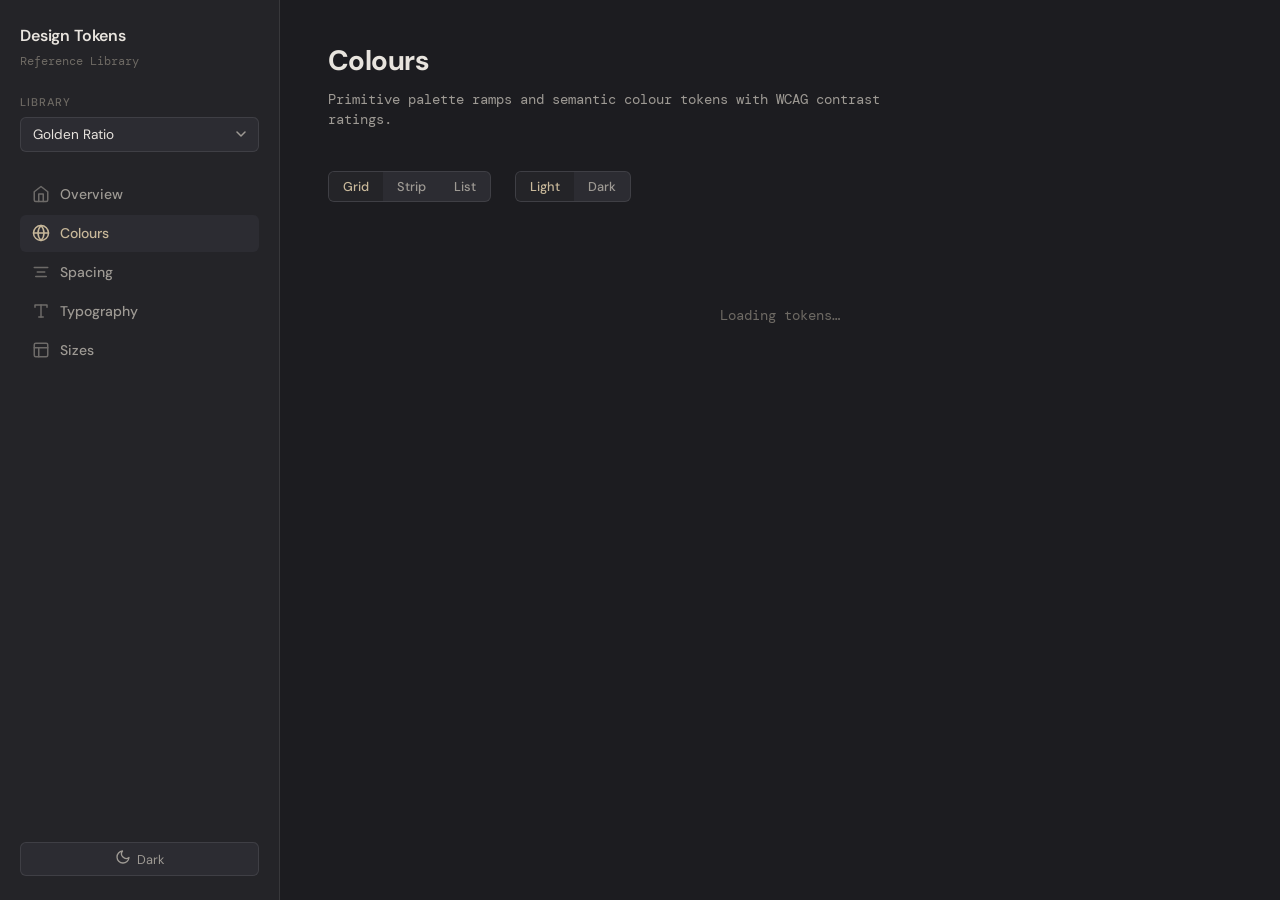
==== colours.html @ 210d75cc "first commit" ====
<!DOCTYPE html>
<html lang="en">
<head>
  <meta charset="UTF-8">
  <meta name="viewport" content="width=device-width, initial-scale=1.0">
  <title>Colours — Design Token Reference</title>
  <link rel="stylesheet" href="css/styles.css">
</head>
<body>
  <div class="layout">
    <aside class="sidebar" aria-label="Sidebar"></aside>
    <main class="main" id="content">
      <header class="page-header">
        <h2>Colours</h2>
        <p>Primitive palette ramps and semantic colour tokens with WCAG contrast ratings.</p>
      </header>
      <div id="toolbar" class="toolbar"></div>
      <div id="page-body">
        <div class="loading">Loading tokens…</div>
      </div>
    </main>
  </div>

  <script type="module">
    import { initPage, el, sectionLabel } from './js/render.js';
    import {
      flattenTokens, colourHex, aliasName,
      groupPrimitiveColours, groupSemanticColours, getEffectsOpacityColours,
    } from './js/tokens.js';
    import { contrastInfo, textColourOnBg } from './js/wcag.js';

    let currentView = 'grid';
    let currentMode = 'light';

    function buildToolbar() {
      const toolbar = document.getElementById('toolbar');
      toolbar.innerHTML = '';

      const viewToggle = el('div', { className: 'view-toggle' });
      for (const v of ['grid', 'strip', 'list']) {
        const btn = el('button', {
          text: v.charAt(0).toUpperCase() + v.slice(1),
          className: v === currentView ? 'active' : '',
        });
        btn.addEventListener('click', () => {
          currentView = v;
          buildToolbar();
          renderPage();
        });
        viewToggle.appendChild(btn);
      }
      toolbar.appendChild(viewToggle);

      const modeToggle = el('div', { className: 'mode-toggle' });
      for (const m of ['light', 'dark']) {
        const btn = el('button', {
          text: m.charAt(0).toUpperCase() + m.slice(1),
          className: m === currentMode ? 'active' : '',
        });
        btn.addEventListener('click', () => {
          currentMode = m;
          buildToolbar();
          renderPage();
        });
        modeToggle.appendChild(btn);
      }
      toolbar.appendChild(modeToggle);
    }

    let cachedData = null;

    function renderPage() {
      if (!cachedData) return;
      const data = cachedData;
      const body = document.getElementById('page-body');
      body.innerHTML = '';

      const primitives = groupPrimitiveColours(data['Primatives']);
      body.appendChild(sectionLabel('Primitive palette'));

      if (currentView === 'strip') {
        renderStrips(body, primitives);
      } else if (currentView === 'list') {
        renderList(body, primitives, true);
      } else {
        renderGrid(body, primitives, true);
      }

      const modeKey = currentMode === 'dark' ? 'Colours.Dark' : 'Colours.Light';
      const semantics = groupSemanticColours(data[modeKey]);

      body.appendChild(sectionLabel(`Semantic colours (${currentMode})`));

      if (currentView === 'strip') {
        renderStrips(body, semantics);
      } else if (currentView === 'list') {
        renderList(body, semantics, false);
      } else {
        renderGrid(body, semantics, false);
      }
    }

    /* ---- Grid view ---- */
    function renderGrid(container, groups, isPrimitive) {
      for (const [name, tokens] of Object.entries(groups)) {
        container.appendChild(el('h4', {
          text: name,
          style: { margin: '20px 0 10px', fontSize: '0.9rem', fontWeight: '600' },
        }));

        const grid = el('div', { className: 'swatches-grid' });

        for (const token of tokens) {
          const hex = colourHex(token);
          if (!hex) continue;

          const card = el('div', { className: 'swatch-card' });
          const block = el('div', {
            className: 'color-block',
            style: { background: hex },
          });
          card.appendChild(block);

          const info = el('div', { className: 'card-info' });
          info.appendChild(el('span', { className: 'token-name', text: token.path.join(' / ') }));
          info.appendChild(el('span', { className: 'token-value', text: hex }));

          const alias = aliasName(token);
          if (alias) {
            info.appendChild(el('span', { className: 'token-alias', text: alias }));
          }

          if (token.$description) {
            info.appendChild(el('span', { className: 'token-alias', text: token.$description }));
          }

          const ci = contrastInfo(hex);
          const wcagRow = el('div', { className: 'wcag-row' });
          wcagRow.appendChild(wcagBadge('W', ci.onWhite));
          wcagRow.appendChild(wcagBadge('B', ci.onBlack));
          info.appendChild(wcagRow);

          card.appendChild(info);
          grid.appendChild(card);
        }

        container.appendChild(grid);
      }
    }

    /* ---- Strip view ---- */
    function renderStrips(container, groups) {
      for (const [name, tokens] of Object.entries(groups)) {
        container.appendChild(el('h4', {
          text: name,
          style: { margin: '20px 0 10px', fontSize: '0.9rem', fontWeight: '600' },
        }));

        const strip = el('div', { className: 'swatches-strip' });

        for (const token of tokens) {
          const hex = colourHex(token);
          if (!hex) continue;

          const fg = textColourOnBg(hex);
          const cell = el('div', {
            className: 'strip-cell',
            style: { background: hex },
          });
          cell.appendChild(el('span', {
            className: 'strip-label',
            text: hex,
            style: { color: fg, background: hex === '#FFFFFF' || hex === '#ffffff' ? 'rgba(0,0,0,0.08)' : 'transparent' },
          }));
          cell.setAttribute('title', `${token.path.join(' / ')} — ${hex}`);
          strip.appendChild(cell);
        }

        container.appendChild(strip);
      }
    }

    /* ---- List view ---- */
    function renderList(container, groups, isPrimitive) {
      for (const [name, tokens] of Object.entries(groups)) {
        container.appendChild(el('h4', {
          text: name,
          style: { margin: '20px 0 10px', fontSize: '0.9rem', fontWeight: '600' },
        }));

        const table = el('table', { className: 'breakpoint-table' });
        const thead = el('thead');
        const headRow = el('tr');
        for (const h of ['Swatch', 'Token', 'Hex', 'Alias', 'WCAG vs White', 'WCAG vs Black']) {
          headRow.appendChild(el('th', { text: h }));
        }
        thead.appendChild(headRow);
        table.appendChild(thead);

        const tbody = el('tbody');
        for (const token of tokens) {
          const hex = colourHex(token);
          if (!hex) continue;

          const row = el('tr');

          const swatchTd = el('td');
          swatchTd.appendChild(el('div', {
            style: { width: '32px', height: '32px', borderRadius: '4px', background: hex, border: '1px solid var(--border)' },
          }));
          row.appendChild(swatchTd);

          row.appendChild(el('td', { className: 'row-label', text: token.path.join(' / ') }));
          row.appendChild(el('td', { text: hex }));
          row.appendChild(el('td', { text: aliasName(token) || '—' }));

          const ci = contrastInfo(hex);
          const wTd = el('td');
          wTd.appendChild(wcagBadge('', ci.onWhite));
          row.appendChild(wTd);

          const bTd = el('td');
          bTd.appendChild(wcagBadge('', ci.onBlack));
          row.appendChild(bTd);

          tbody.appendChild(row);
        }
        table.appendChild(tbody);
        container.appendChild(table);
      }
    }

    /* ---- Badge builder ---- */
    function wcagBadge(prefix, info) {
      const pass = info.level !== 'Fail';
      const label = prefix
        ? `${prefix} ${info.ratio.toFixed(1)} ${info.level}`
        : `${info.ratio.toFixed(1)} ${info.level}`;
      return el('span', {
        className: `wcag-badge ${pass ? 'pass' : 'fail'}`,
        text: label,
      });
    }

    buildToolbar();
    initPage((data) => {
      cachedData = data;
      buildToolbar();
      renderPage();
    });
  </script>
</body>
</html>
---- css/styles.css ----
/* =========================================================
   Design Token Reference — Shared Styles
   Visual language from hferello.github.io/colour-scale
   ========================================================= */

@import url('https://fonts.googleapis.com/css2?family=DM+Mono:wght@300;400;500&family=DM+Sans:wght@400;500;600;700&display=swap');

/* ----- CSS Custom Properties (Dark-first) ----- */

:root {
  --bg: #1c1c20;
  --bg-panel: #242428;
  --bg-input: #2c2c32;
  --bg-hover: #34343a;
  --text: #e8e4de;
  --text-secondary: #9e9a94;
  --text-faint: #6e6a64;
  --accent: #c8b89a;
  --accent-hover: #d8c8aa;
  --border: rgba(255, 255, 255, 0.09);
  --border-hover: rgba(255, 255, 255, 0.18);
  --radius: 6px;
  --radius-lg: 10px;
  --font-sans: 'DM Sans', system-ui, -apple-system, sans-serif;
  --font-mono: 'DM Mono', 'SF Mono', 'Fira Code', monospace;
  --sidebar-w: 280px;
  --transition: 0.2s ease;
}

[data-theme="light"] {
  --bg: #f5f3ef;
  --bg-panel: #ffffff;
  --bg-input: #ede9e3;
  --bg-hover: #e5e1db;
  --text: #2c2a26;
  --text-secondary: #6e6a64;
  --text-faint: #9e9a94;
  --accent: #9e7e52;
  --accent-hover: #8e6e42;
  --border: rgba(0, 0, 0, 0.09);
  --border-hover: rgba(0, 0, 0, 0.18);
}

/* ----- Reset & Base ----- */

*,
*::before,
*::after {
  box-sizing: border-box;
  margin: 0;
  padding: 0;
}

html {
  font-size: 16px;
  -webkit-font-smoothing: antialiased;
  -moz-osx-font-smoothing: grayscale;
}

body {
  font-family: var(--font-sans);
  background: var(--bg);
  color: var(--text);
  line-height: 1.5;
  min-height: 100vh;
  display: flex;
}

a {
  color: var(--accent);
  text-decoration: none;
  transition: color var(--transition);
}

a:hover {
  color: var(--accent-hover);
}

/* ----- Layout ----- */

.layout {
  display: flex;
  width: 100%;
  min-height: 100vh;
}

.sidebar {
  width: var(--sidebar-w);
  flex-shrink: 0;
  background: var(--bg-panel);
  border-right: 1px solid var(--border);
  display: flex;
  flex-direction: column;
  padding: 24px 20px;
  gap: 24px;
  position: fixed;
  top: 0;
  left: 0;
  bottom: 0;
  overflow-y: auto;
  z-index: 100;
}

.main {
  flex: 1;
  margin-left: var(--sidebar-w);
  padding: 40px 48px;
  max-width: 1200px;
}

/* ----- Sidebar Brand ----- */

.sidebar-brand {
  display: flex;
  flex-direction: column;
  gap: 4px;
}

.sidebar-brand h1 {
  font-size: 1rem;
  font-weight: 600;
  letter-spacing: -0.01em;
  color: var(--text);
}

.sidebar-brand span {
  font-family: var(--font-mono);
  font-size: 0.75rem;
  color: var(--text-faint);
}

/* ----- Library Switcher ----- */

.library-switcher {
  display: flex;
  flex-direction: column;
  gap: 6px;
}

.library-switcher label {
  font-size: 0.7rem;
  font-weight: 500;
  text-transform: uppercase;
  letter-spacing: 0.08em;
  color: var(--text-faint);
}

.library-switcher select {
  appearance: none;
  background: var(--bg-input);
  color: var(--text);
  border: 1px solid var(--border);
  border-radius: var(--radius);
  padding: 8px 32px 8px 12px;
  font-family: var(--font-sans);
  font-size: 0.85rem;
  cursor: pointer;
  transition: border-color var(--transition);
  background-image: url("data:image/svg+xml,%3Csvg width='10' height='6' viewBox='0 0 10 6' fill='none' xmlns='http://www.w3.org/2000/svg'%3E%3Cpath d='M1 1L5 5L9 1' stroke='%239e9a94' stroke-width='1.5' stroke-linecap='round' stroke-linejoin='round'/%3E%3C/svg%3E");
  background-repeat: no-repeat;
  background-position: right 12px center;
}

.library-switcher select:hover {
  border-color: var(--border-hover);
}

.library-switcher select:focus {
  outline: none;
  border-color: var(--accent);
}

/* ----- Sidebar Nav ----- */

.sidebar-nav {
  display: flex;
  flex-direction: column;
  gap: 2px;
}

.sidebar-nav a {
  display: flex;
  align-items: center;
  gap: 10px;
  padding: 8px 12px;
  border-radius: var(--radius);
  font-size: 0.875rem;
  font-weight: 500;
  color: var(--text-secondary);
  transition: all var(--transition);
}

.sidebar-nav a:hover {
  background: var(--bg-hover);
  color: var(--text);
}

.sidebar-nav a.active {
  background: var(--bg-input);
  color: var(--accent);
}

.sidebar-nav a svg {
  width: 18px;
  height: 18px;
  flex-shrink: 0;
  opacity: 0.6;
}

.sidebar-nav a.active svg {
  opacity: 1;
}

/* ----- Theme Toggle ----- */

.theme-toggle {
  margin-top: auto;
  display: flex;
  align-items: center;
  gap: 8px;
}

.theme-toggle button {
  background: var(--bg-input);
  border: 1px solid var(--border);
  border-radius: var(--radius);
  color: var(--text-secondary);
  cursor: pointer;
  padding: 6px 10px;
  font-family: var(--font-sans);
  font-size: 0.8rem;
  display: flex;
  align-items: center;
  gap: 6px;
  transition: all var(--transition);
  width: 100%;
  justify-content: center;
}

.theme-toggle button:hover {
  border-color: var(--border-hover);
  color: var(--text);
}

.theme-toggle button svg {
  width: 16px;
  height: 16px;
}

/* ----- Mobile Menu Toggle ----- */

.mobile-menu-toggle {
  display: none;
  position: fixed;
  top: 12px;
  left: 12px;
  z-index: 200;
  background: var(--bg-panel);
  border: 1px solid var(--border);
  border-radius: var(--radius);
  color: var(--text);
  padding: 8px;
  cursor: pointer;
}

.mobile-menu-toggle svg {
  width: 20px;
  height: 20px;
}

/* ----- Page Header ----- */

.page-header {
  margin-bottom: 40px;
}

.page-header h2 {
  font-size: 1.75rem;
  font-weight: 700;
  letter-spacing: -0.02em;
  margin-bottom: 8px;
}

.page-header p {
  font-family: var(--font-mono);
  font-size: 0.85rem;
  color: var(--text-secondary);
  max-width: 600px;
}

/* ----- Section Label (with line) ----- */

.section-label {
  display: flex;
  align-items: center;
  gap: 16px;
  margin: 40px 0 20px;
  font-size: 0.7rem;
  font-weight: 500;
  text-transform: uppercase;
  letter-spacing: 0.1em;
  color: var(--text-faint);
}

.section-label::after {
  content: '';
  flex: 1;
  height: 1px;
  background: var(--border);
}

/* ----- View Toggle ----- */

.view-toggle {
  display: inline-flex;
  background: var(--bg-input);
  border: 1px solid var(--border);
  border-radius: var(--radius);
  overflow: hidden;
  margin-bottom: 20px;
}

.view-toggle button {
  background: none;
  border: none;
  color: var(--text-secondary);
  padding: 6px 14px;
  font-family: var(--font-sans);
  font-size: 0.8rem;
  font-weight: 500;
  cursor: pointer;
  transition: all var(--transition);
}

.view-toggle button:hover {
  color: var(--text);
}

.view-toggle button.active {
  background: var(--bg-panel);
  color: var(--accent);
}

/* ----- Mode Toggle (Light/Dark tokens) ----- */

.mode-toggle {
  display: inline-flex;
  background: var(--bg-input);
  border: 1px solid var(--border);
  border-radius: var(--radius);
  overflow: hidden;
  margin-bottom: 20px;
  margin-left: 12px;
}

.mode-toggle button {
  background: none;
  border: none;
  color: var(--text-secondary);
  padding: 6px 14px;
  font-family: var(--font-sans);
  font-size: 0.8rem;
  font-weight: 500;
  cursor: pointer;
  transition: all var(--transition);
}

.mode-toggle button:hover {
  color: var(--text);
}

.mode-toggle button.active {
  background: var(--bg-panel);
  color: var(--accent);
}

/* ----- Swatch Cards Grid ----- */

.swatches-grid {
  display: grid;
  grid-template-columns: repeat(auto-fill, minmax(180px, 1fr));
  gap: 12px;
}

.swatch-card {
  background: var(--bg-panel);
  border: 1px solid var(--border);
  border-radius: var(--radius-lg);
  overflow: hidden;
  transition: border-color var(--transition);
}

.swatch-card:hover {
  border-color: var(--border-hover);
}

.color-block {
  height: 80px;
  position: relative;
}

.card-info {
  padding: 10px 12px;
  display: flex;
  flex-direction: column;
  gap: 4px;
}

.card-info .token-name {
  font-size: 0.8rem;
  font-weight: 500;
  color: var(--text);
  white-space: nowrap;
  overflow: hidden;
  text-overflow: ellipsis;
}

.card-info .token-value {
  font-family: var(--font-mono);
  font-size: 0.75rem;
  color: var(--text-secondary);
}

.card-info .token-alias {
  font-family: var(--font-mono);
  font-size: 0.65rem;
  color: var(--text-faint);
}

.card-info .wcag-row {
  display: flex;
  gap: 4px;
  margin-top: 4px;
  flex-wrap: wrap;
}

/* ----- Colour Strip (horizontal ramp) ----- */

.swatches-strip {
  display: flex;
  border-radius: var(--radius-lg);
  overflow: hidden;
  border: 1px solid var(--border);
  height: 56px;
  transition: height var(--transition);
}

.swatches-strip:hover {
  height: 80px;
}

.strip-cell {
  flex: 1;
  position: relative;
  cursor: default;
  display: flex;
  align-items: flex-end;
  padding: 4px;
  transition: all var(--transition);
}

.strip-cell .strip-label {
  font-family: var(--font-mono);
  font-size: 0.6rem;
  opacity: 0;
  transition: opacity var(--transition);
  padding: 2px 4px;
  border-radius: 3px;
  white-space: nowrap;
}

.swatches-strip:hover .strip-label {
  opacity: 1;
}

/* ----- WCAG Badges ----- */

.wcag-badge {
  display: inline-flex;
  align-items: center;
  padding: 2px 6px;
  border-radius: 3px;
  font-family: var(--font-mono);
  font-size: 0.6rem;
  font-weight: 500;
  letter-spacing: 0.02em;
}

.wcag-badge.pass {
  background: rgba(0, 180, 60, 0.15);
  color: #4ade80;
}

.wcag-badge.fail {
  background: rgba(255, 60, 60, 0.15);
  color: #f87171;
}

[data-theme="light"] .wcag-badge.pass {
  background: rgba(0, 140, 40, 0.12);
  color: #16a34a;
}

[data-theme="light"] .wcag-badge.fail {
  background: rgba(220, 40, 40, 0.12);
  color: #dc2626;
}

/* ----- Spacing Bars ----- */

.spacing-table {
  width: 100%;
  border-collapse: collapse;
}

.spacing-row {
  display: grid;
  grid-template-columns: 240px 80px 1fr;
  align-items: center;
  gap: 16px;
  padding: 10px 0;
  border-bottom: 1px solid var(--border);
}

.spacing-row:last-child {
  border-bottom: none;
}

.spacing-name {
  font-size: 0.85rem;
  font-weight: 500;
}

.spacing-desc {
  font-family: var(--font-mono);
  font-size: 0.7rem;
  color: var(--text-faint);
  margin-top: 2px;
}

.spacing-value {
  font-family: var(--font-mono);
  font-size: 0.8rem;
  color: var(--text-secondary);
  text-align: right;
}

.spacing-bar-wrap {
  position: relative;
  height: 28px;
  background: var(--bg-input);
  border-radius: var(--radius);
  overflow: hidden;
}

.spacing-bar {
  height: 100%;
  background: var(--accent);
  border-radius: var(--radius);
  opacity: 0.6;
  transition: opacity var(--transition);
  min-width: 2px;
}

.spacing-bar-wrap:hover .spacing-bar {
  opacity: 1;
}

/* ----- Typography Scale ----- */

.type-sample {
  margin-bottom: 28px;
  padding: 16px 0;
  border-bottom: 1px solid var(--border);
}

.type-sample:last-child {
  border-bottom: none;
}

.type-sample-header {
  display: flex;
  justify-content: space-between;
  align-items: baseline;
  margin-bottom: 8px;
}

.type-sample-label {
  font-family: var(--font-mono);
  font-size: 0.75rem;
  color: var(--accent);
}

.type-sample-values {
  font-family: var(--font-mono);
  font-size: 0.7rem;
  color: var(--text-faint);
  display: flex;
  gap: 16px;
}

.type-sample-text {
  line-height: 1.2;
  color: var(--text);
  overflow: hidden;
  text-overflow: ellipsis;
  white-space: nowrap;
}

/* Breakpoint comparison table */
.breakpoint-table {
  width: 100%;
  border-collapse: collapse;
  font-size: 0.85rem;
}

.breakpoint-table th {
  text-align: left;
  font-family: var(--font-mono);
  font-size: 0.7rem;
  font-weight: 500;
  text-transform: uppercase;
  letter-spacing: 0.08em;
  color: var(--text-faint);
  padding: 8px 12px;
  border-bottom: 1px solid var(--border);
}

.breakpoint-table td {
  padding: 8px 12px;
  border-bottom: 1px solid var(--border);
  font-family: var(--font-mono);
  font-size: 0.8rem;
  color: var(--text-secondary);
}

.breakpoint-table tr:last-child td {
  border-bottom: none;
}

.breakpoint-table .row-label {
  color: var(--text);
  font-family: var(--font-sans);
  font-weight: 500;
}

/* ----- Sizes / Radius Preview ----- */

.radius-grid {
  display: grid;
  grid-template-columns: repeat(auto-fill, minmax(140px, 1fr));
  gap: 16px;
}

.radius-card {
  background: var(--bg-panel);
  border: 1px solid var(--border);
  border-radius: var(--radius-lg);
  padding: 16px;
  display: flex;
  flex-direction: column;
  align-items: center;
  gap: 12px;
}

.radius-preview {
  width: 80px;
  height: 80px;
  background: var(--accent);
  opacity: 0.5;
  transition: opacity var(--transition);
}

.radius-card:hover .radius-preview {
  opacity: 0.8;
}

.radius-label {
  font-size: 0.8rem;
  font-weight: 500;
  text-align: center;
}

.radius-value {
  font-family: var(--font-mono);
  font-size: 0.75rem;
  color: var(--text-secondary);
}

/* ----- Border Weight Lines ----- */

.weight-row {
  display: flex;
  align-items: center;
  gap: 20px;
  padding: 12px 0;
  border-bottom: 1px solid var(--border);
}

.weight-row:last-child {
  border-bottom: none;
}

.weight-info {
  width: 160px;
  flex-shrink: 0;
}

.weight-name {
  font-size: 0.85rem;
  font-weight: 500;
}

.weight-val {
  font-family: var(--font-mono);
  font-size: 0.75rem;
  color: var(--text-secondary);
}

.weight-line {
  flex: 1;
  background: var(--accent);
  border-radius: 1px;
  opacity: 0.7;
}

/* ----- Effects: Blur & Opacity ----- */

.effects-grid {
  display: grid;
  grid-template-columns: repeat(auto-fill, minmax(160px, 1fr));
  gap: 16px;
}

.effect-card {
  background: var(--bg-panel);
  border: 1px solid var(--border);
  border-radius: var(--radius-lg);
  overflow: hidden;
}

.effect-preview {
  height: 100px;
  position: relative;
  overflow: hidden;
  display: flex;
  align-items: center;
  justify-content: center;
}

.effect-preview .blur-bg {
  position: absolute;
  inset: 0;
  background: linear-gradient(135deg, var(--accent) 0%, #6366f1 50%, #ec4899 100%);
}

.effect-preview .blur-overlay {
  position: absolute;
  inset: 0;
  backdrop-filter: blur(var(--blur-amount));
  -webkit-backdrop-filter: blur(var(--blur-amount));
}

.effect-preview .opacity-layer {
  width: 100%;
  height: 100%;
  background: var(--accent);
}

.effect-info {
  padding: 10px 12px;
}

.effect-name {
  font-size: 0.8rem;
  font-weight: 500;
}

.effect-value {
  font-family: var(--font-mono);
  font-size: 0.75rem;
  color: var(--text-secondary);
}

/* ----- Index Page Cards ----- */

.category-grid {
  display: grid;
  grid-template-columns: repeat(auto-fill, minmax(220px, 1fr));
  gap: 16px;
}

.category-card {
  background: var(--bg-panel);
  border: 1px solid var(--border);
  border-radius: var(--radius-lg);
  padding: 24px;
  display: flex;
  flex-direction: column;
  gap: 12px;
  transition: all var(--transition);
  text-decoration: none;
  color: var(--text);
}

.category-card:hover {
  border-color: var(--border-hover);
  transform: translateY(-2px);
}

.category-card svg {
  width: 32px;
  height: 32px;
  color: var(--accent);
}

.category-card h3 {
  font-size: 1rem;
  font-weight: 600;
}

.category-card p {
  font-size: 0.8rem;
  color: var(--text-secondary);
  line-height: 1.5;
}

/* ----- Info Boxes ----- */

.info-box {
  background: var(--bg-panel);
  border: 1px solid var(--border);
  border-radius: var(--radius-lg);
  padding: 20px 24px;
  margin-bottom: 32px;
}

.info-box h3 {
  font-size: 0.9rem;
  font-weight: 600;
  margin-bottom: 8px;
  color: var(--accent);
}

.info-box p {
  font-size: 0.85rem;
  color: var(--text-secondary);
  line-height: 1.6;
}

/* ----- Toolbar Row ----- */

.toolbar {
  display: flex;
  align-items: center;
  gap: 12px;
  flex-wrap: wrap;
  margin-bottom: 24px;
}

/* ----- Loading State ----- */

.loading {
  display: flex;
  align-items: center;
  justify-content: center;
  padding: 60px 0;
  color: var(--text-faint);
  font-family: var(--font-mono);
  font-size: 0.85rem;
}

/* ----- Responsive ----- */

@media (max-width: 800px) {
  .sidebar {
    transform: translateX(-100%);
    transition: transform 0.3s ease;
    width: 280px;
  }

  .sidebar.open {
    transform: translateX(0);
  }

  .mobile-menu-toggle {
    display: block;
  }

  .main {
    margin-left: 0;
    padding: 60px 20px 40px;
  }

  .spacing-row {
    grid-template-columns: 1fr;
    gap: 6px;
  }

  .spacing-row .spacing-value {
    text-align: left;
  }

  .swatches-grid {
    grid-template-columns: repeat(auto-fill, minmax(150px, 1fr));
  }

  .type-sample-header {
    flex-direction: column;
    gap: 4px;
  }
}

/* ----- Scrollbar ----- */

::-webkit-scrollbar {
  width: 6px;
}

::-webkit-scrollbar-track {
  background: transparent;
}

::-webkit-scrollbar-thumb {
  background: var(--border);
  border-radius: 3px;
}

::-webkit-scrollbar-thumb:hover {
  background: var(--border-hover);
}

/* ----- Grid Overlay Preview ----- */

.grid-preview {
  position: relative;
  border: 1px solid var(--border);
  border-radius: var(--radius-lg);
  overflow: hidden;
  height: 120px;
  margin-top: 12px;
}

.grid-columns {
  display: flex;
  height: 100%;
  gap: var(--grid-gutter);
  padding: 0 var(--grid-margin);
}

.grid-col {
  flex: 1;
  background: var(--accent);
  opacity: 0.08;
  border-radius: 2px;
}

.grid-label {
  position: absolute;
  bottom: 6px;
  right: 10px;
  font-family: var(--font-mono);
  font-size: 0.65rem;
  color: var(--text-faint);
}
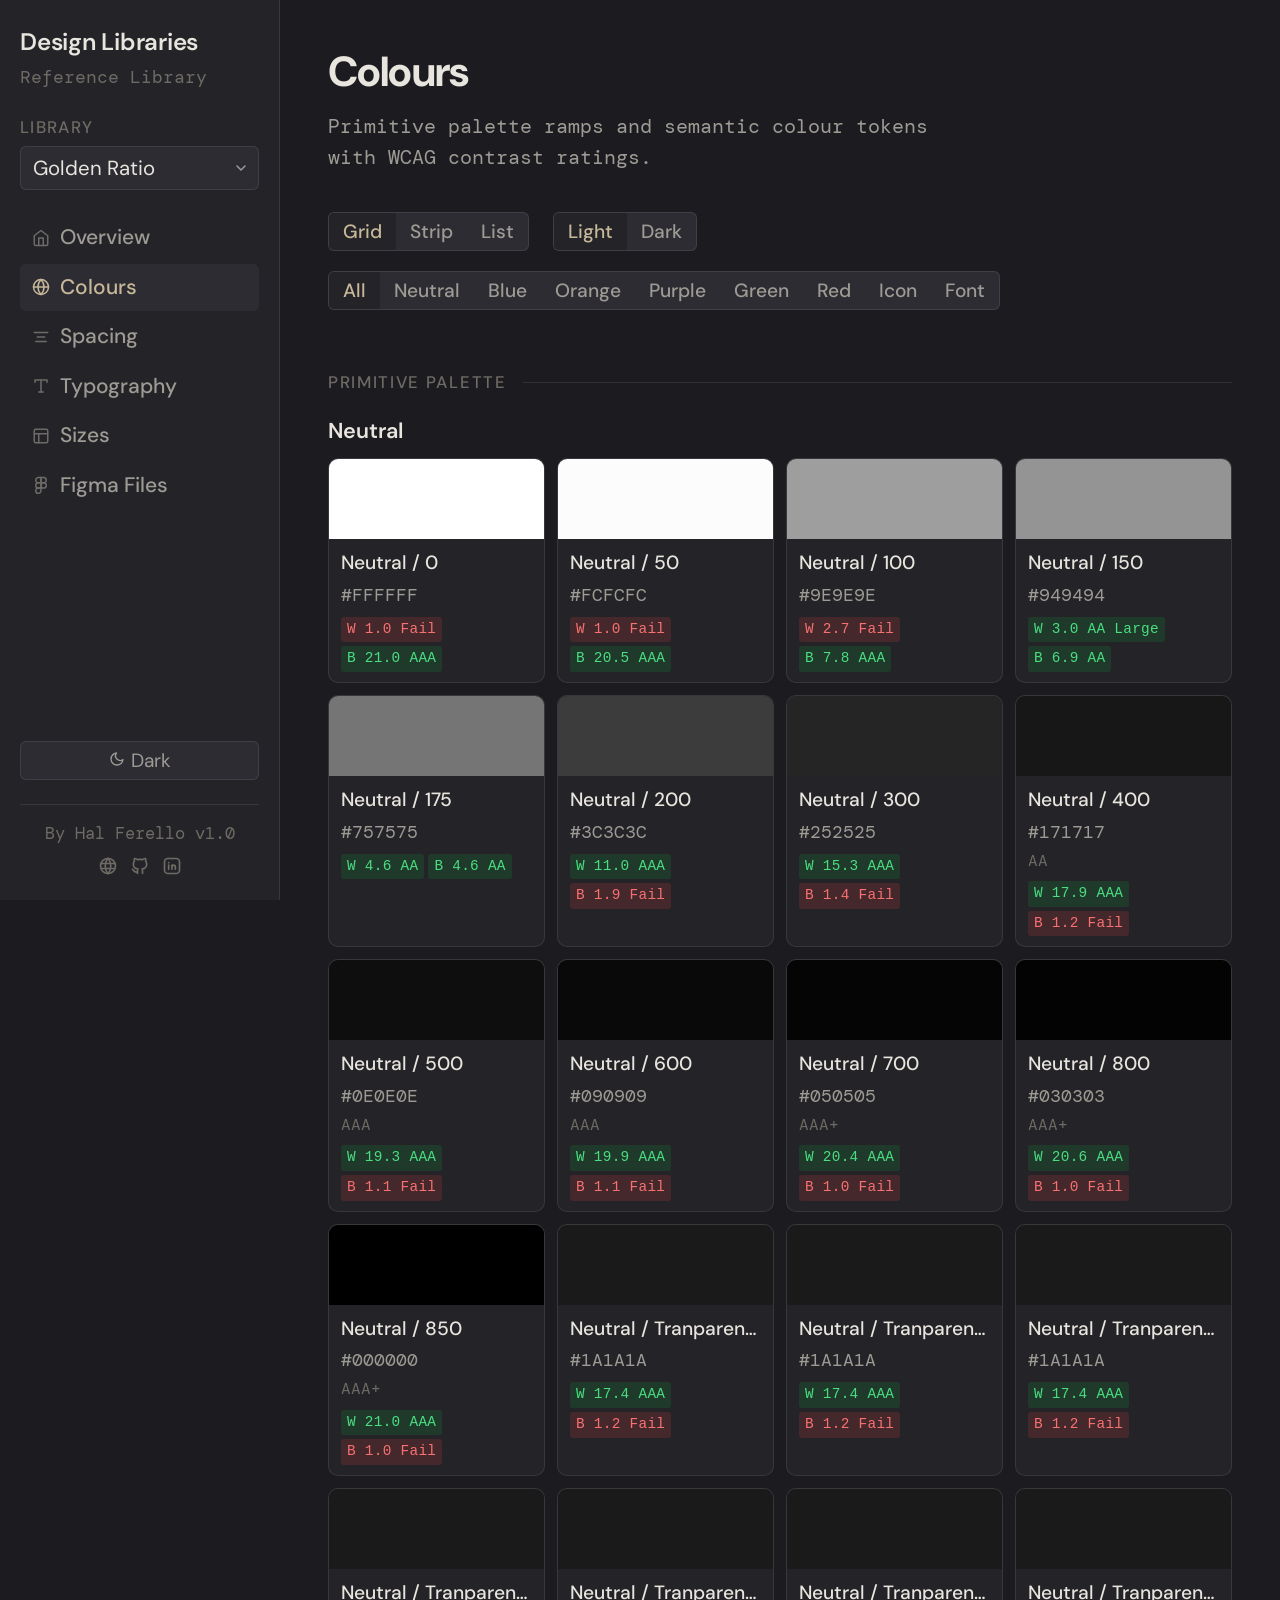
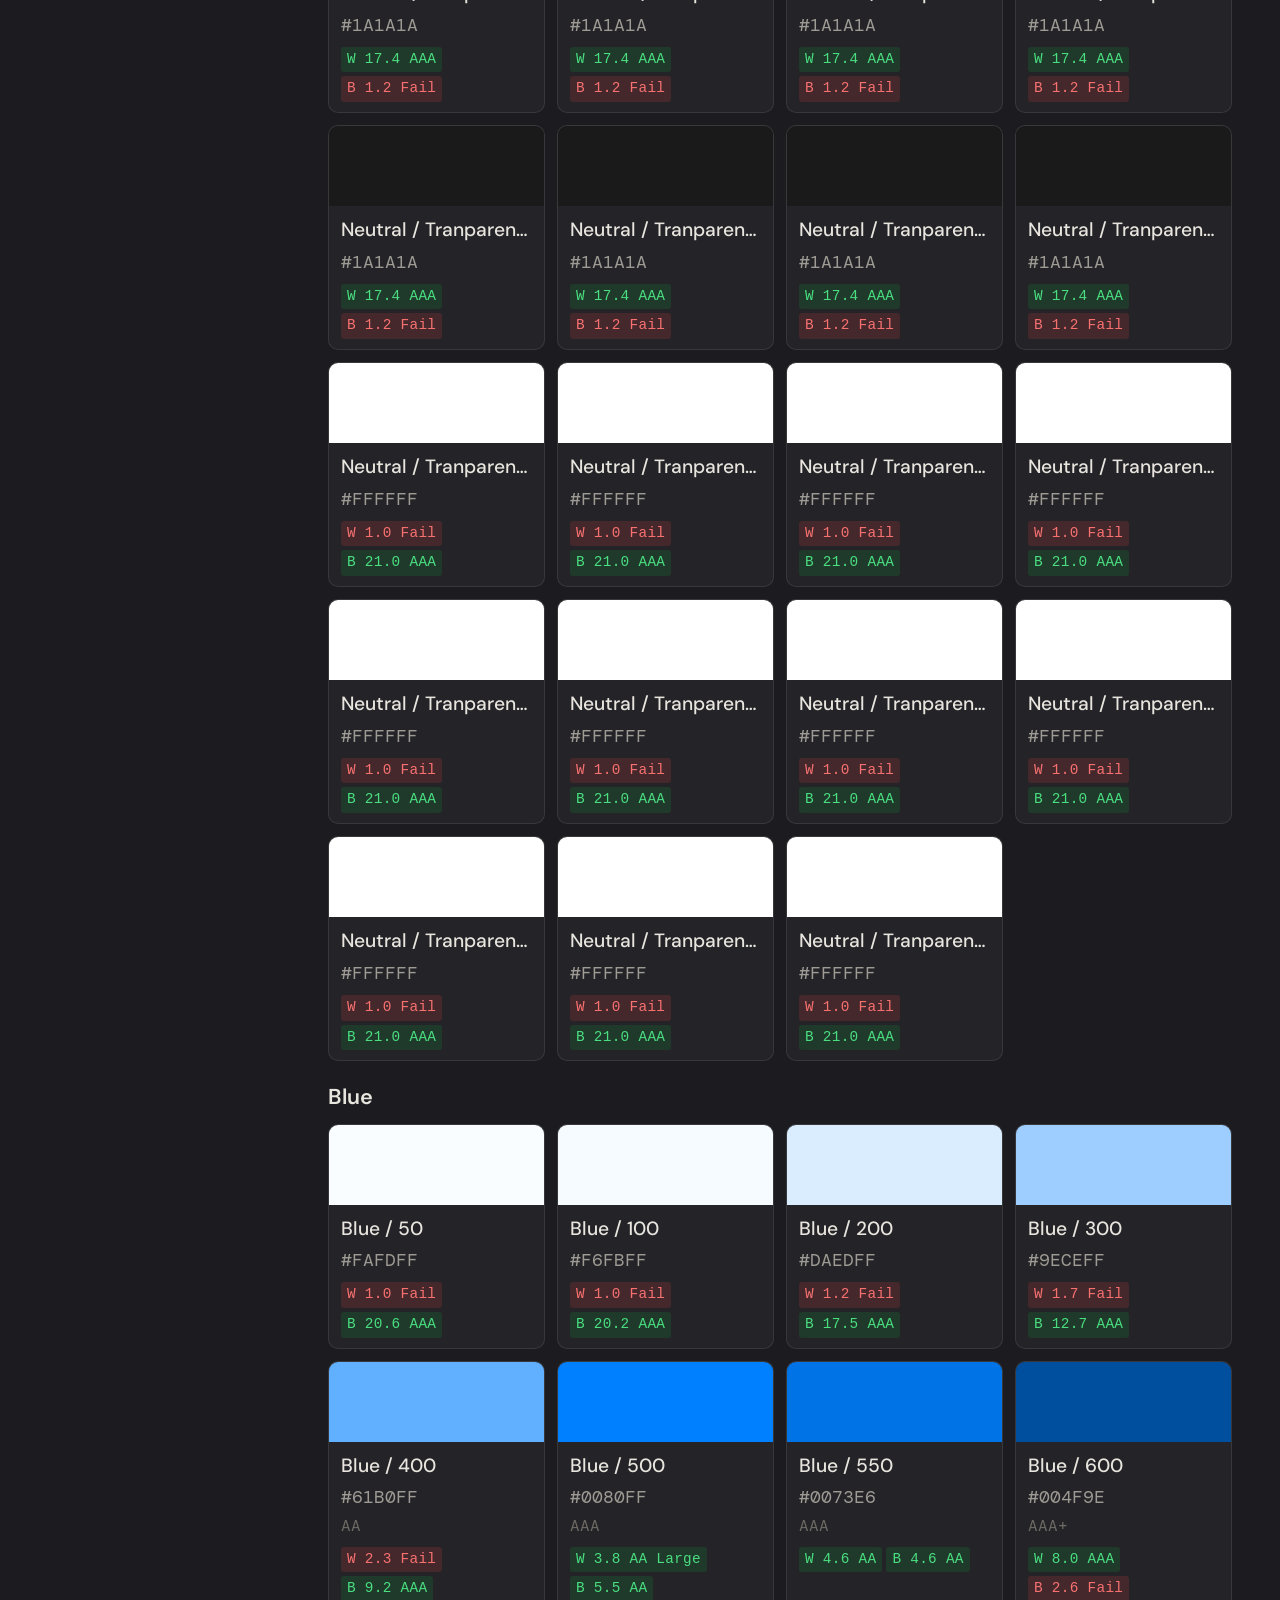
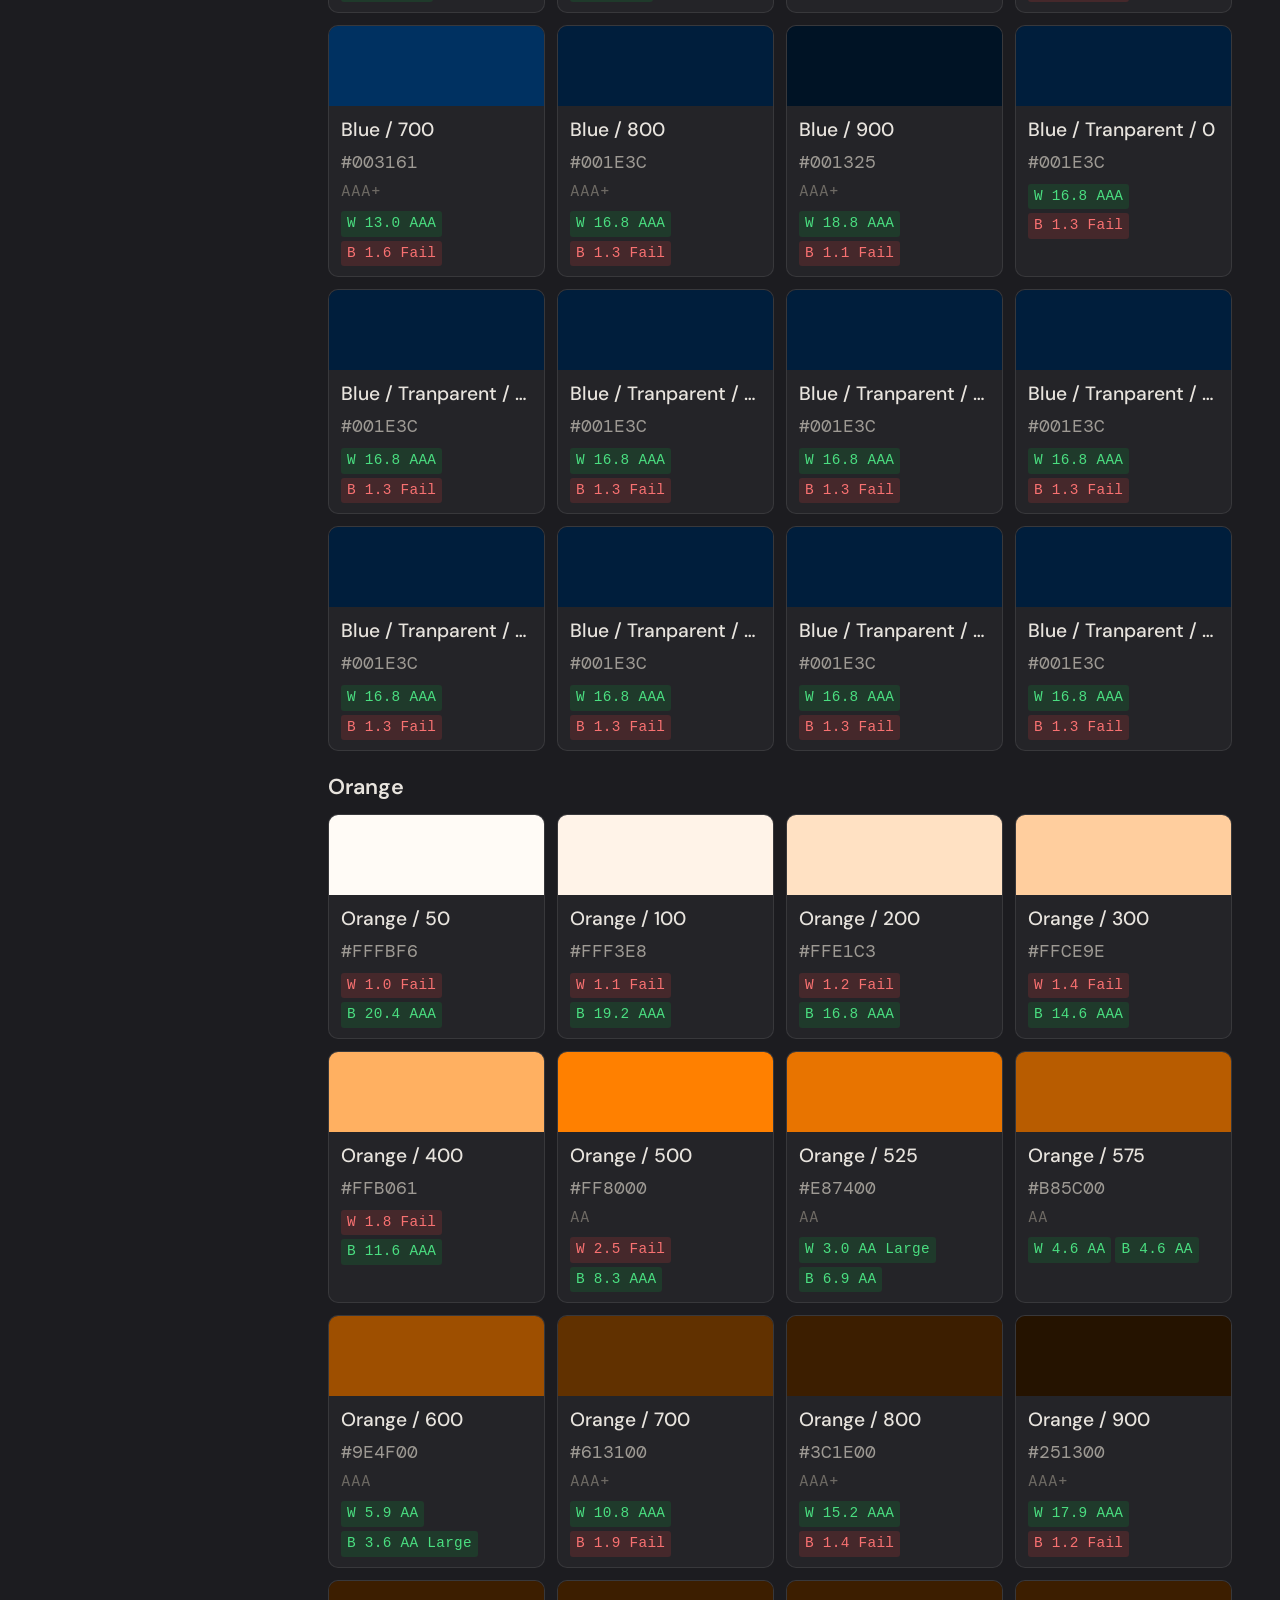
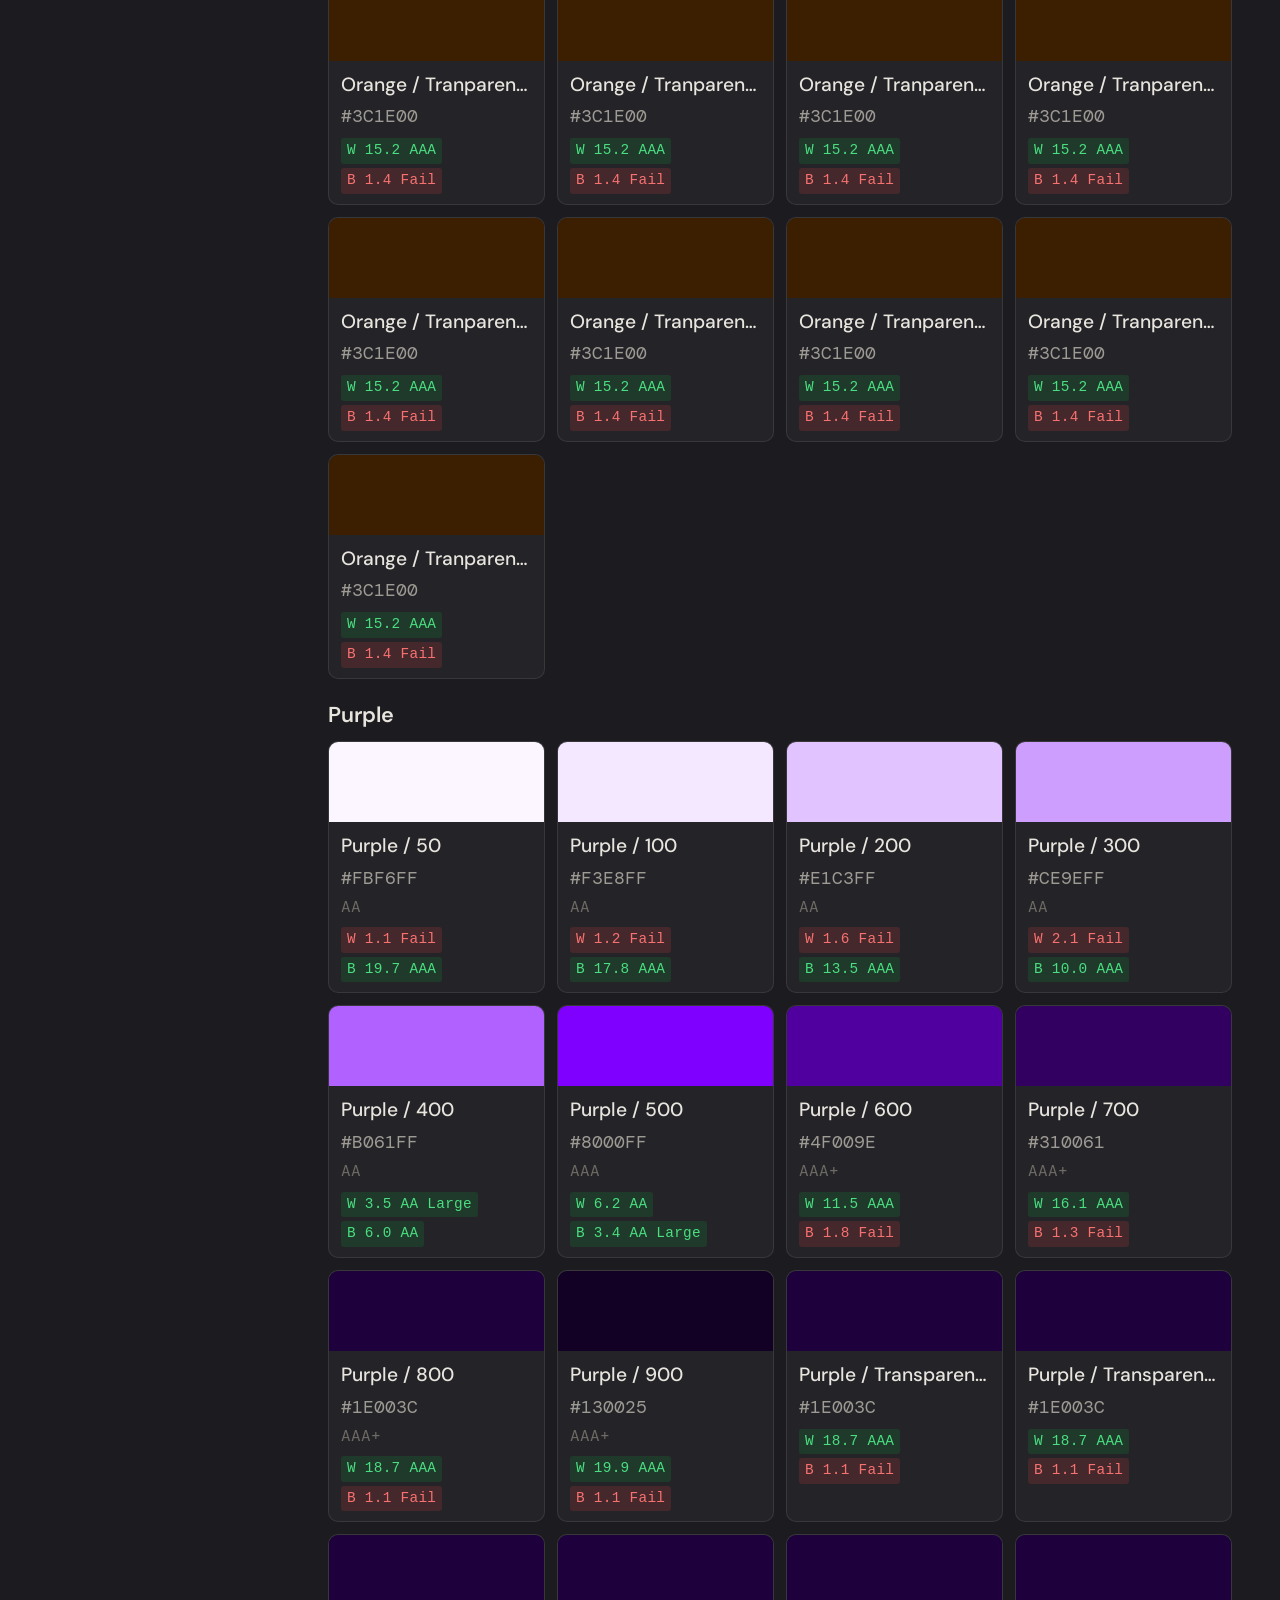
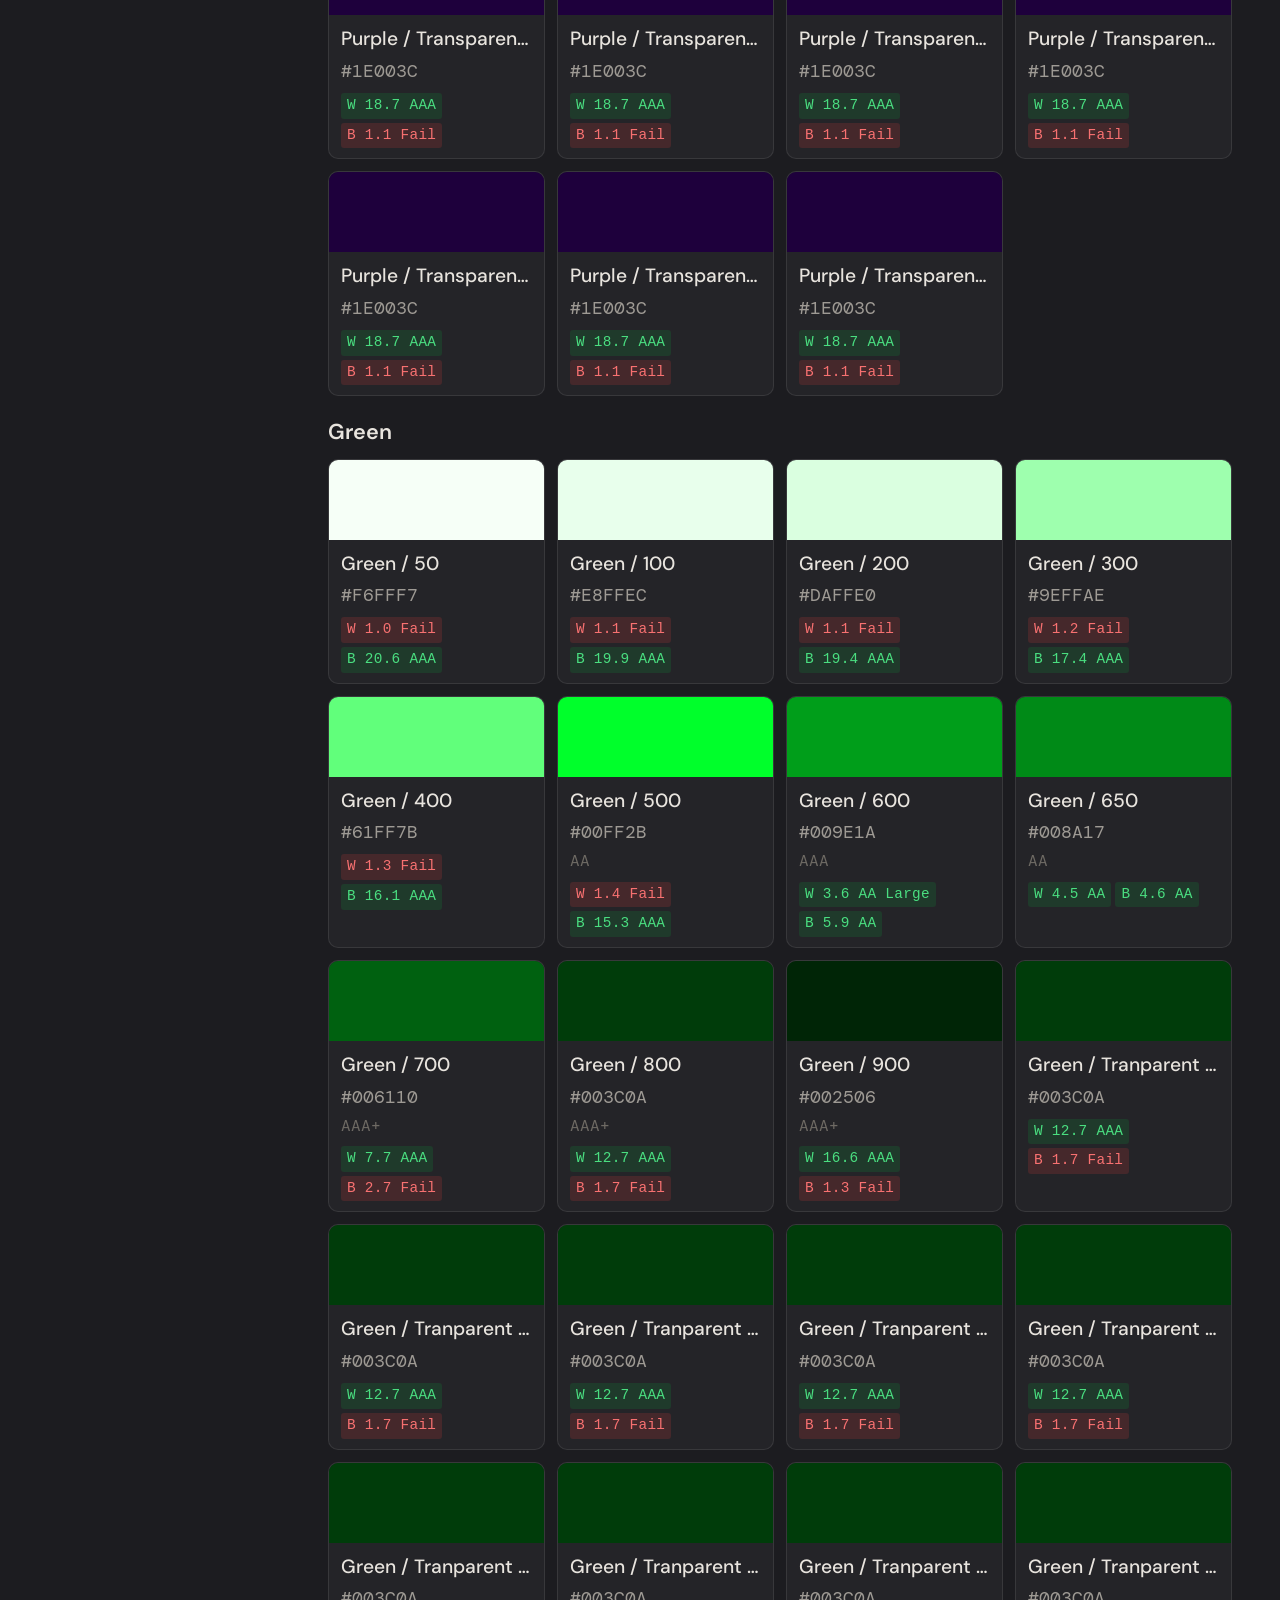
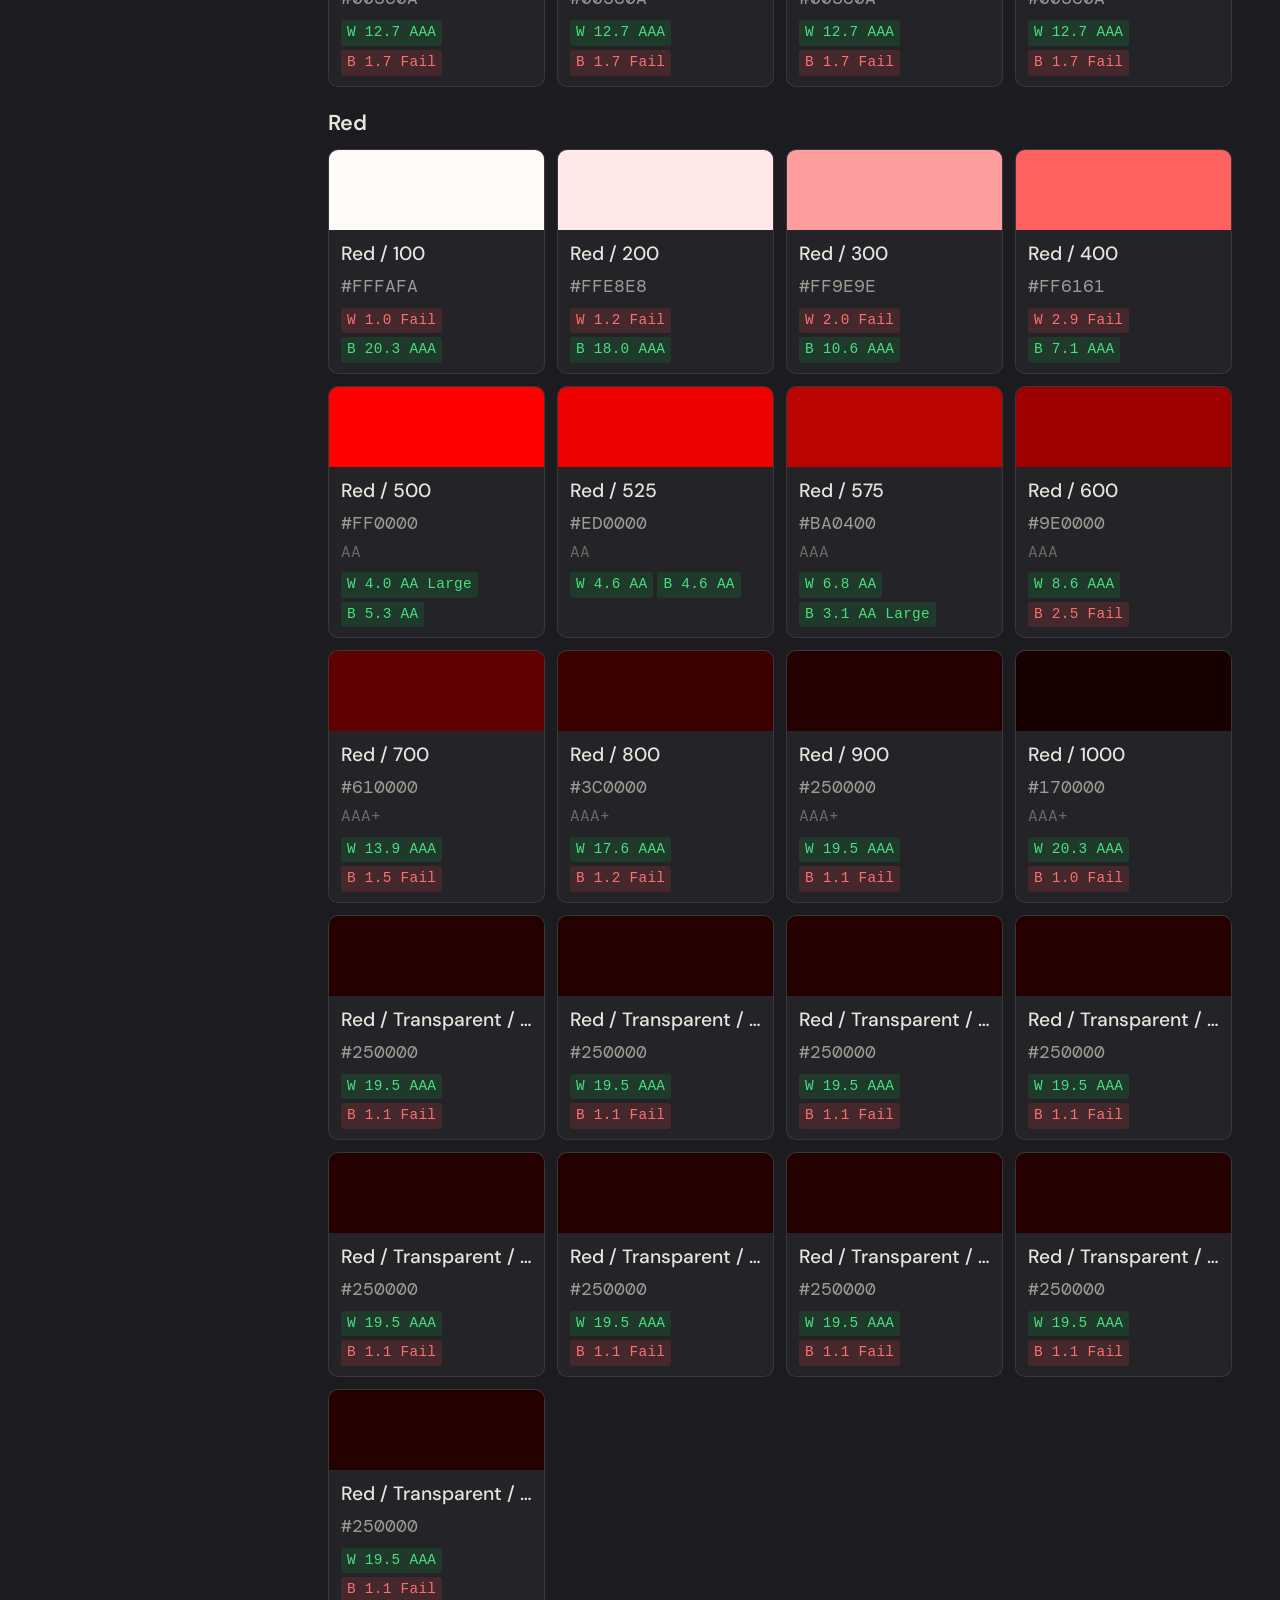
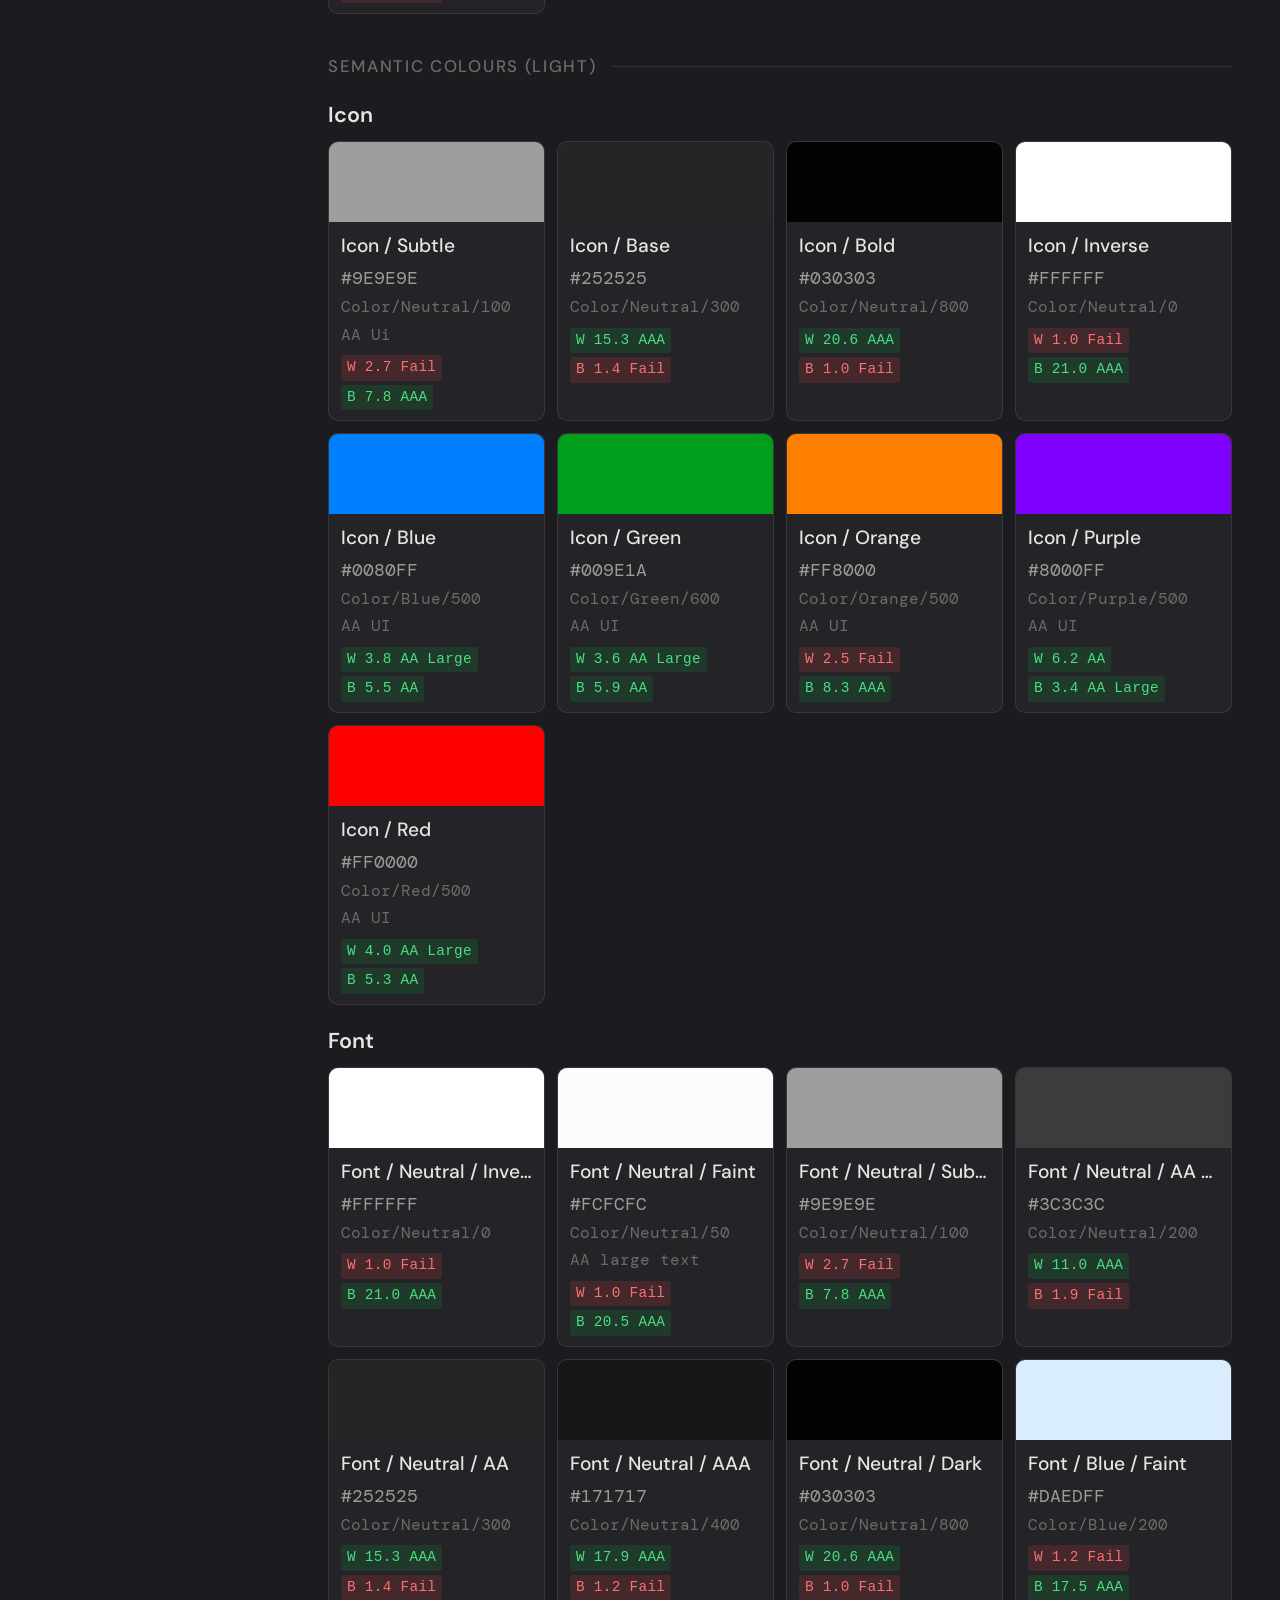
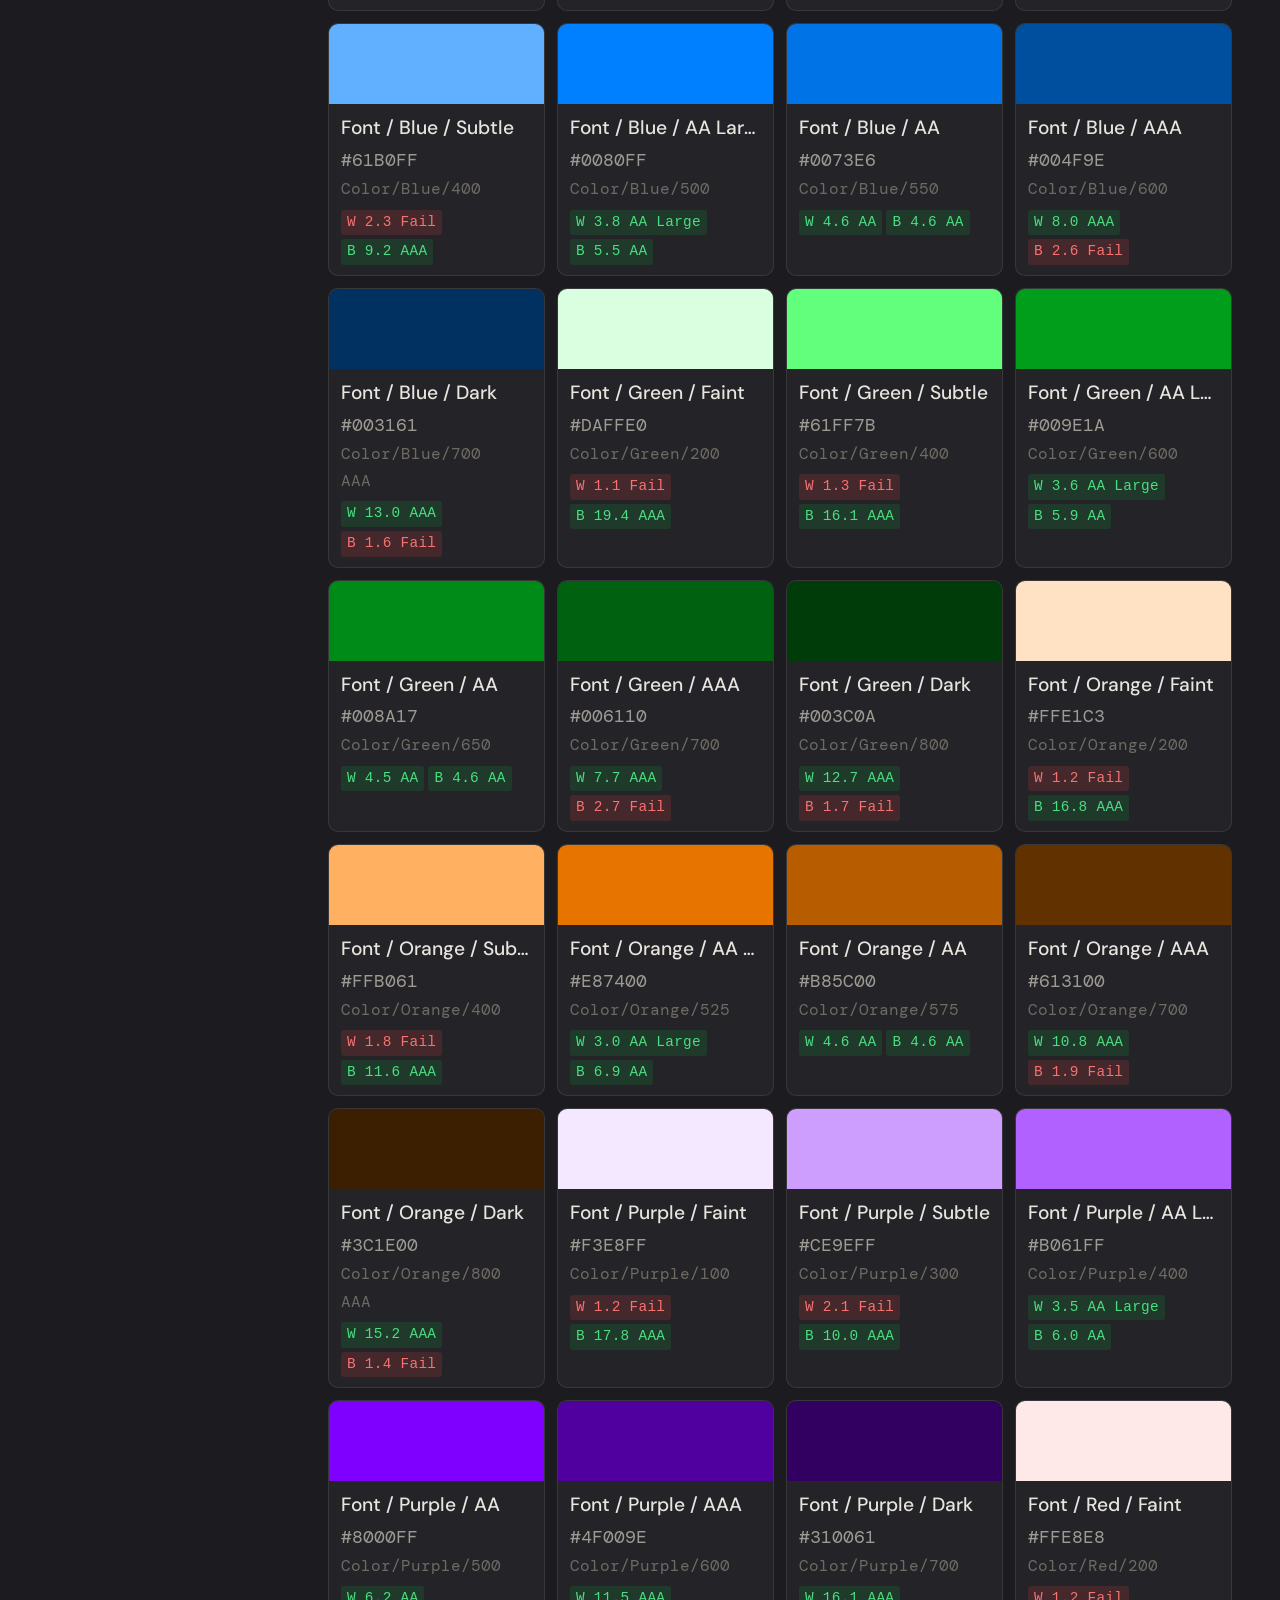
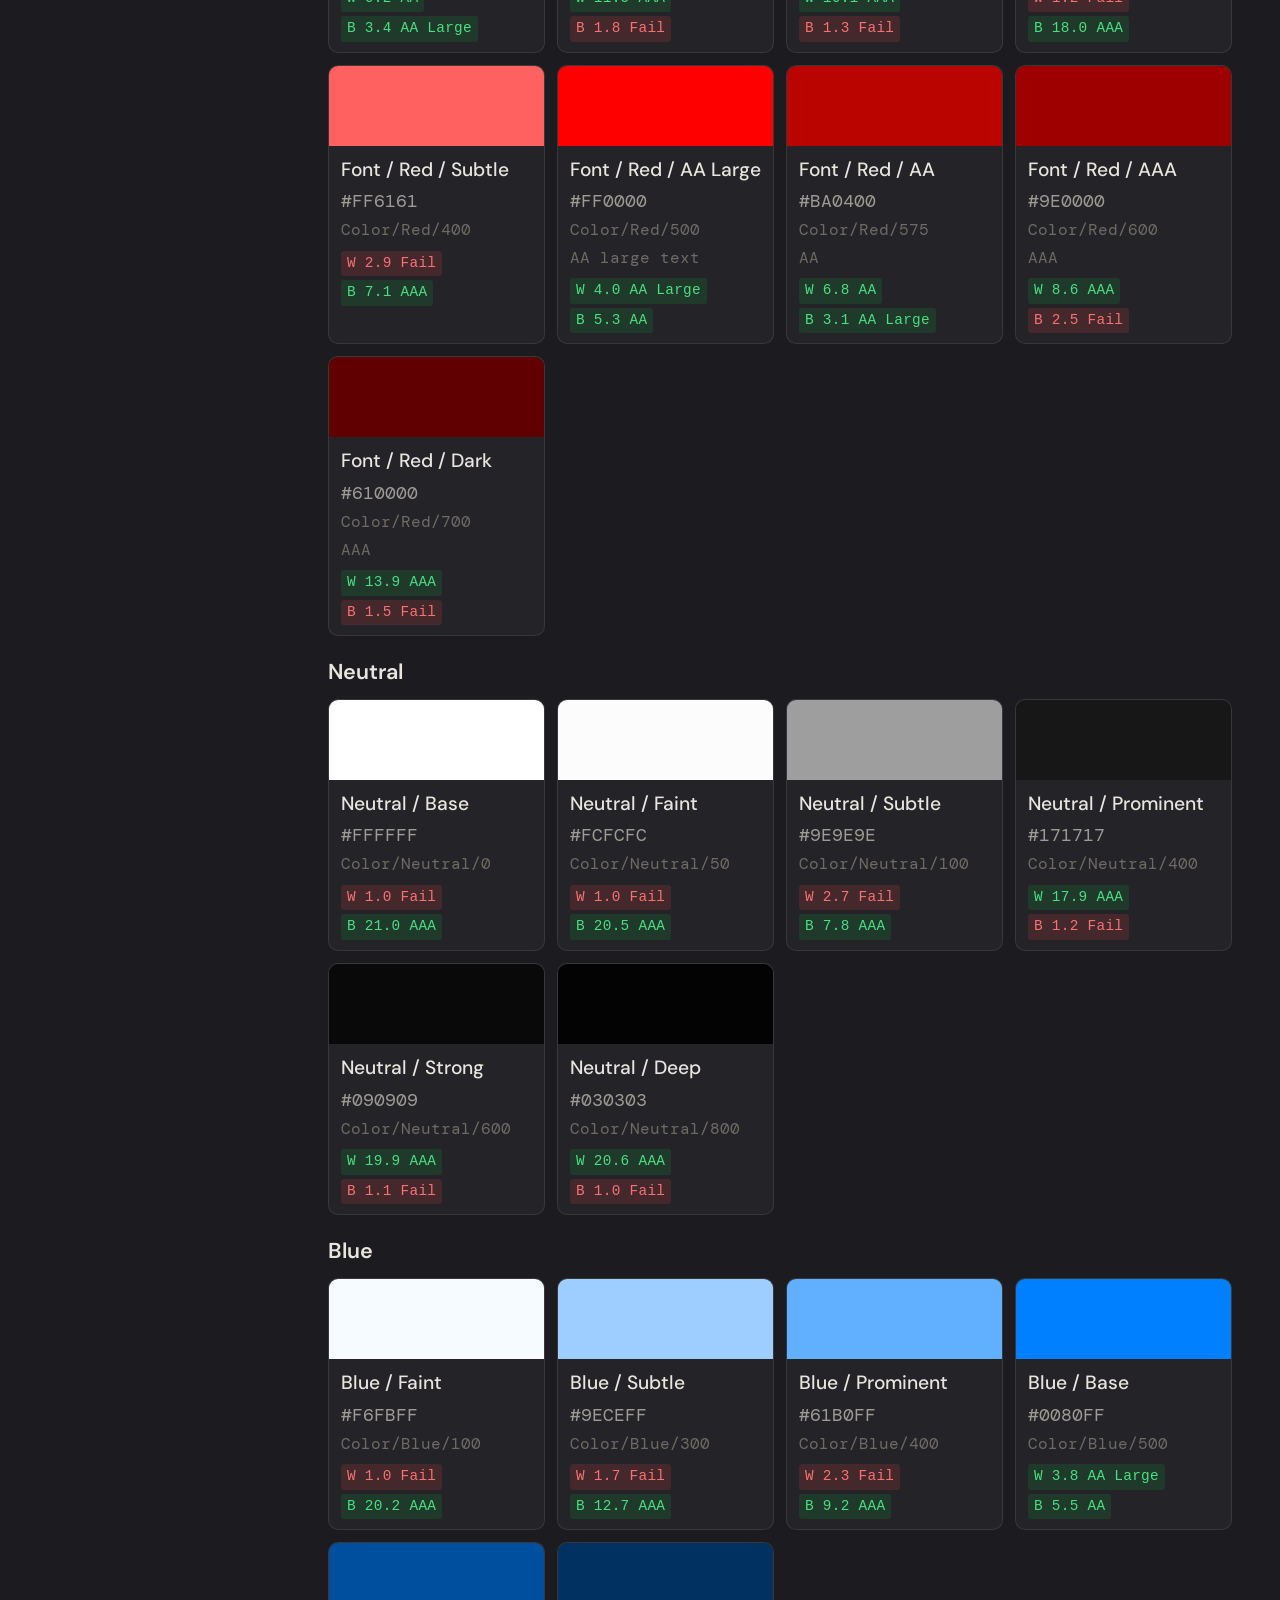
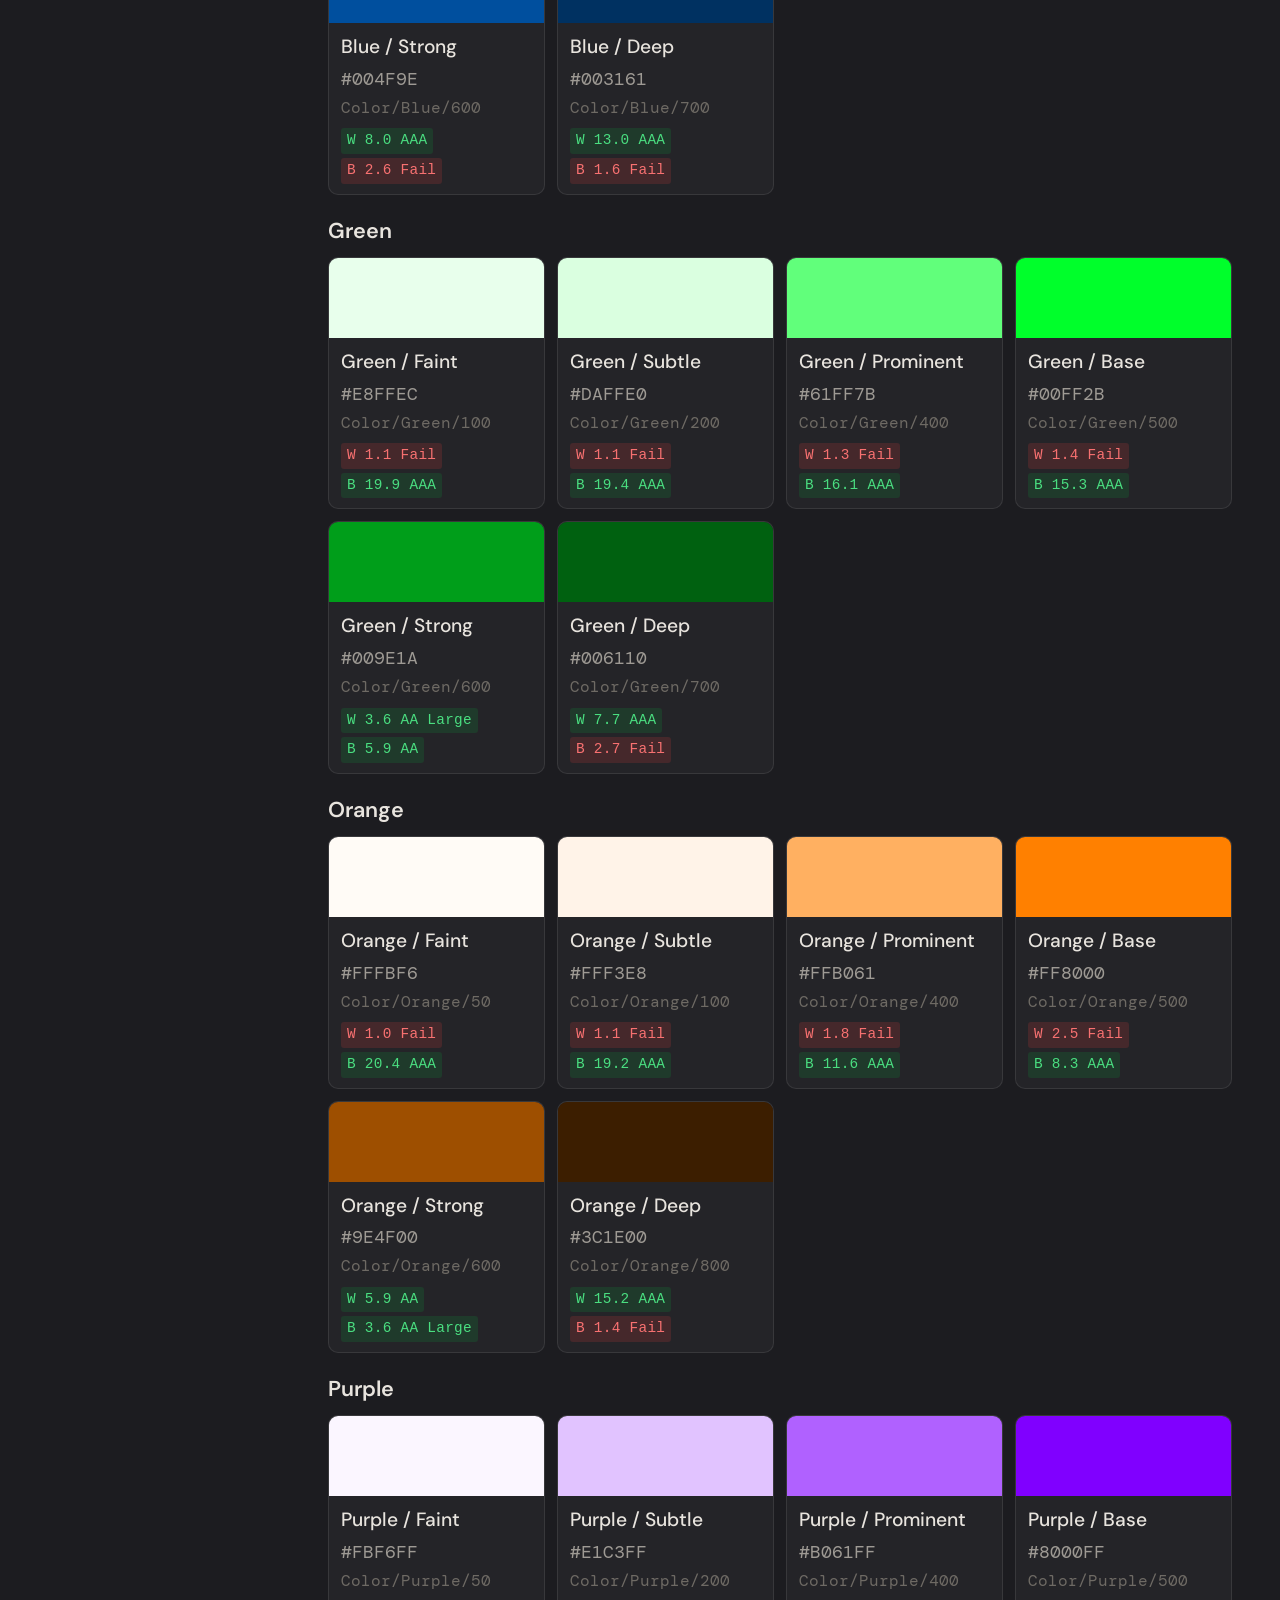
==== commit 41d65a31: "Update titles across HTML files to reflect "Design Libraries by Hal" and implement a color filter fe" ====
--- a/colours.html
+++ b/colours.html
@@ -3,7 +3,7 @@
 <head>
   <meta charset="UTF-8">
   <meta name="viewport" content="width=device-width, initial-scale=1.0">
-  <title>Colours — Design Token Reference</title>
+  <title>Colours — Design Libraries by Hal</title>
   <link rel="stylesheet" href="css/styles.css">
 </head>
 <body>
@@ -15,6 +15,7 @@
         <p>Primitive palette ramps and semantic colour tokens with WCAG contrast ratings.</p>
       </header>
       <div id="toolbar" class="toolbar"></div>
+      <div id="colour-filter"></div>
       <div id="page-body">
         <div class="loading">Loading tokens…</div>
       </div>
@@ -31,6 +32,16 @@
 
     let currentView = 'grid';
     let currentMode = 'light';
+    let currentColourFilter = 'all';
+
+    /** Collect every unique colour group name across primitives + semantics. */
+    function getColourGroupNames(data) {
+      const primitives = groupPrimitiveColours(data['Primatives']);
+      const modeKey = currentMode === 'dark' ? 'Colours.Dark' : 'Colours.Light';
+      const semantics = groupSemanticColours(data[modeKey]);
+      const names = new Set([...Object.keys(primitives), ...Object.keys(semantics)]);
+      return [...names];
+    }
 
     function buildToolbar() {
       const toolbar = document.getElementById('toolbar');
@@ -65,9 +76,51 @@
         modeToggle.appendChild(btn);
       }
       toolbar.appendChild(modeToggle);
+
+      const filterContainer = document.getElementById('colour-filter');
+      filterContainer.innerHTML = '';
+
+      if (cachedData) {
+        const groups = getColourGroupNames(cachedData);
+        const filterToggle = el('div', { className: 'view-toggle colour-filter' });
+
+        const allBtn = el('button', {
+          text: 'All',
+          className: currentColourFilter === 'all' ? 'active' : '',
+        });
+        allBtn.addEventListener('click', () => {
+          currentColourFilter = 'all';
+          buildToolbar();
+          renderPage();
+        });
+        filterToggle.appendChild(allBtn);
+
+        for (const name of groups) {
+          const btn = el('button', {
+            text: name,
+            className: currentColourFilter === name ? 'active' : '',
+          });
+          btn.addEventListener('click', () => {
+            currentColourFilter = name;
+            buildToolbar();
+            renderPage();
+          });
+          filterToggle.appendChild(btn);
+        }
+        filterContainer.appendChild(filterToggle);
+      }
     }
 
     let cachedData = null;
+
+    /** Filter a groups object to only the selected colour, or return all. */
+    function applyFilter(groups) {
+      if (currentColourFilter === 'all') return groups;
+      if (groups[currentColourFilter]) {
+        return { [currentColourFilter]: groups[currentColourFilter] };
+      }
+      return {};
+    }
 
     function renderPage() {
       if (!cachedData) return;
@@ -75,28 +128,32 @@
       const body = document.getElementById('page-body');
       body.innerHTML = '';
 
-      const primitives = groupPrimitiveColours(data['Primatives']);
-      body.appendChild(sectionLabel('Primitive palette'));
-
-      if (currentView === 'strip') {
-        renderStrips(body, primitives);
-      } else if (currentView === 'list') {
-        renderList(body, primitives, true);
-      } else {
-        renderGrid(body, primitives, true);
+      const primitives = applyFilter(groupPrimitiveColours(data['Primatives']));
+      if (Object.keys(primitives).length > 0) {
+        body.appendChild(sectionLabel('Primitive palette'));
+
+        if (currentView === 'strip') {
+          renderStrips(body, primitives);
+        } else if (currentView === 'list') {
+          renderList(body, primitives, true);
+        } else {
+          renderGrid(body, primitives, true);
+        }
       }
 
       const modeKey = currentMode === 'dark' ? 'Colours.Dark' : 'Colours.Light';
-      const semantics = groupSemanticColours(data[modeKey]);
-
-      body.appendChild(sectionLabel(`Semantic colours (${currentMode})`));
-
-      if (currentView === 'strip') {
-        renderStrips(body, semantics);
-      } else if (currentView === 'list') {
-        renderList(body, semantics, false);
-      } else {
-        renderGrid(body, semantics, false);
+      const semantics = applyFilter(groupSemanticColours(data[modeKey]));
+
+      if (Object.keys(semantics).length > 0) {
+        body.appendChild(sectionLabel(`Semantic colours (${currentMode})`));
+
+        if (currentView === 'strip') {
+          renderStrips(body, semantics);
+        } else if (currentView === 'list') {
+          renderList(body, semantics, false);
+        } else {
+          renderGrid(body, semantics, false);
+        }
       }
     }
 
--- a/css/styles.css
+++ b/css/styles.css
@@ -52,7 +52,7 @@
 }
 
 html {
-  font-size: 16px;
+  font-size: 24px;
   -webkit-font-smoothing: antialiased;
   -moz-osx-font-smoothing: grayscale;
 }
@@ -247,6 +247,38 @@
   height: 16px;
 }
 
+/* ----- Aside Footer ----- */
+
+.aside-footer {
+  display: flex;
+  flex-direction: column;
+  align-items: center;
+  gap: 10px;
+  padding-top: 16px;
+  border-top: 1px solid var(--border);
+}
+
+.aside-footer > span {
+  font-family: var(--font-mono);
+  font-size: 0.7rem;
+  color: var(--text-faint);
+}
+
+.aside-footer-links {
+  display: flex;
+  gap: 12px;
+}
+
+.aside-footer-links a {
+  color: var(--text-faint);
+  transition: color var(--transition);
+  display: flex;
+}
+
+.aside-footer-links a:hover {
+  color: var(--accent);
+}
+
 /* ----- Mobile Menu Toggle ----- */
 
 .mobile-menu-toggle {
@@ -341,6 +373,14 @@
   color: var(--accent);
 }
 
+#colour-filter {
+  margin-bottom: 12px;
+}
+
+.colour-filter {
+  flex-wrap: wrap;
+}
+
 /* ----- Mode Toggle (Light/Dark tokens) ----- */
 
 .mode-toggle {
@@ -855,7 +895,6 @@
   align-items: center;
   gap: 12px;
   flex-wrap: wrap;
-  margin-bottom: 24px;
 }
 
 /* ----- Loading State ----- */
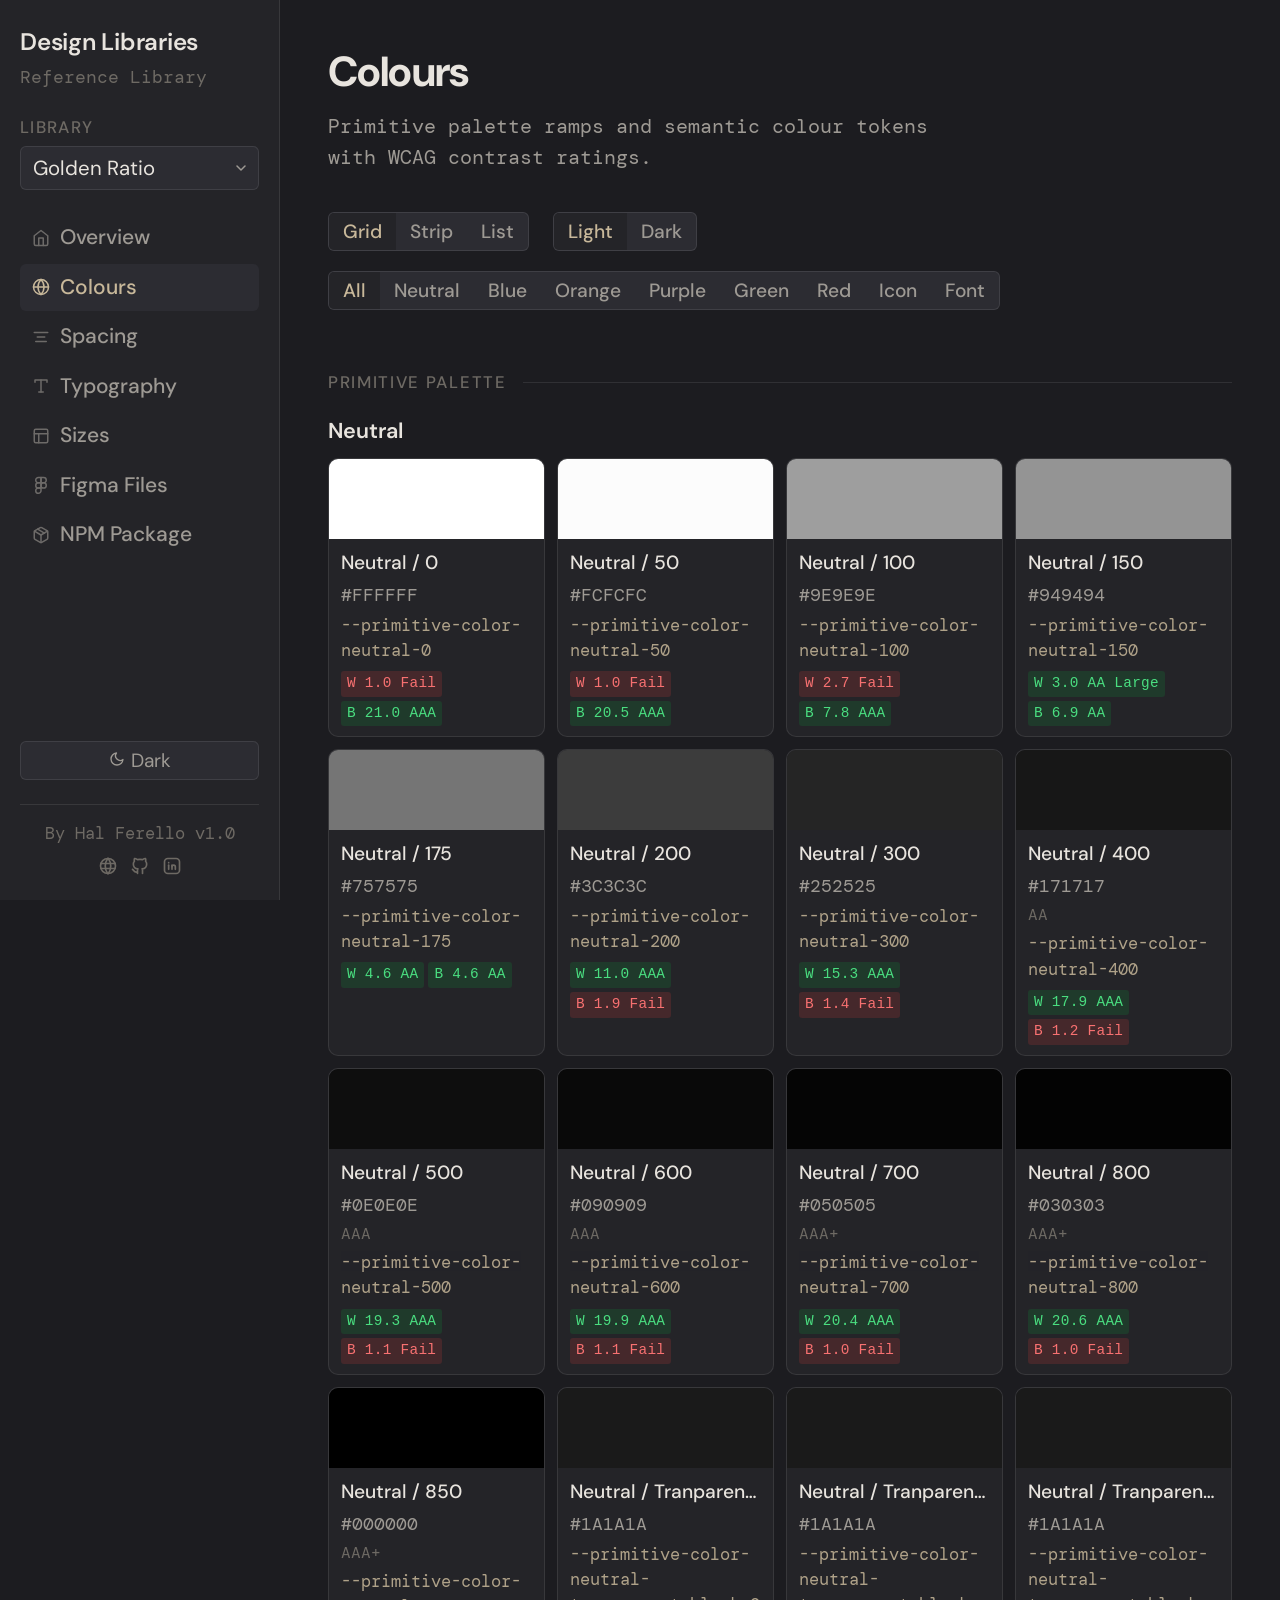
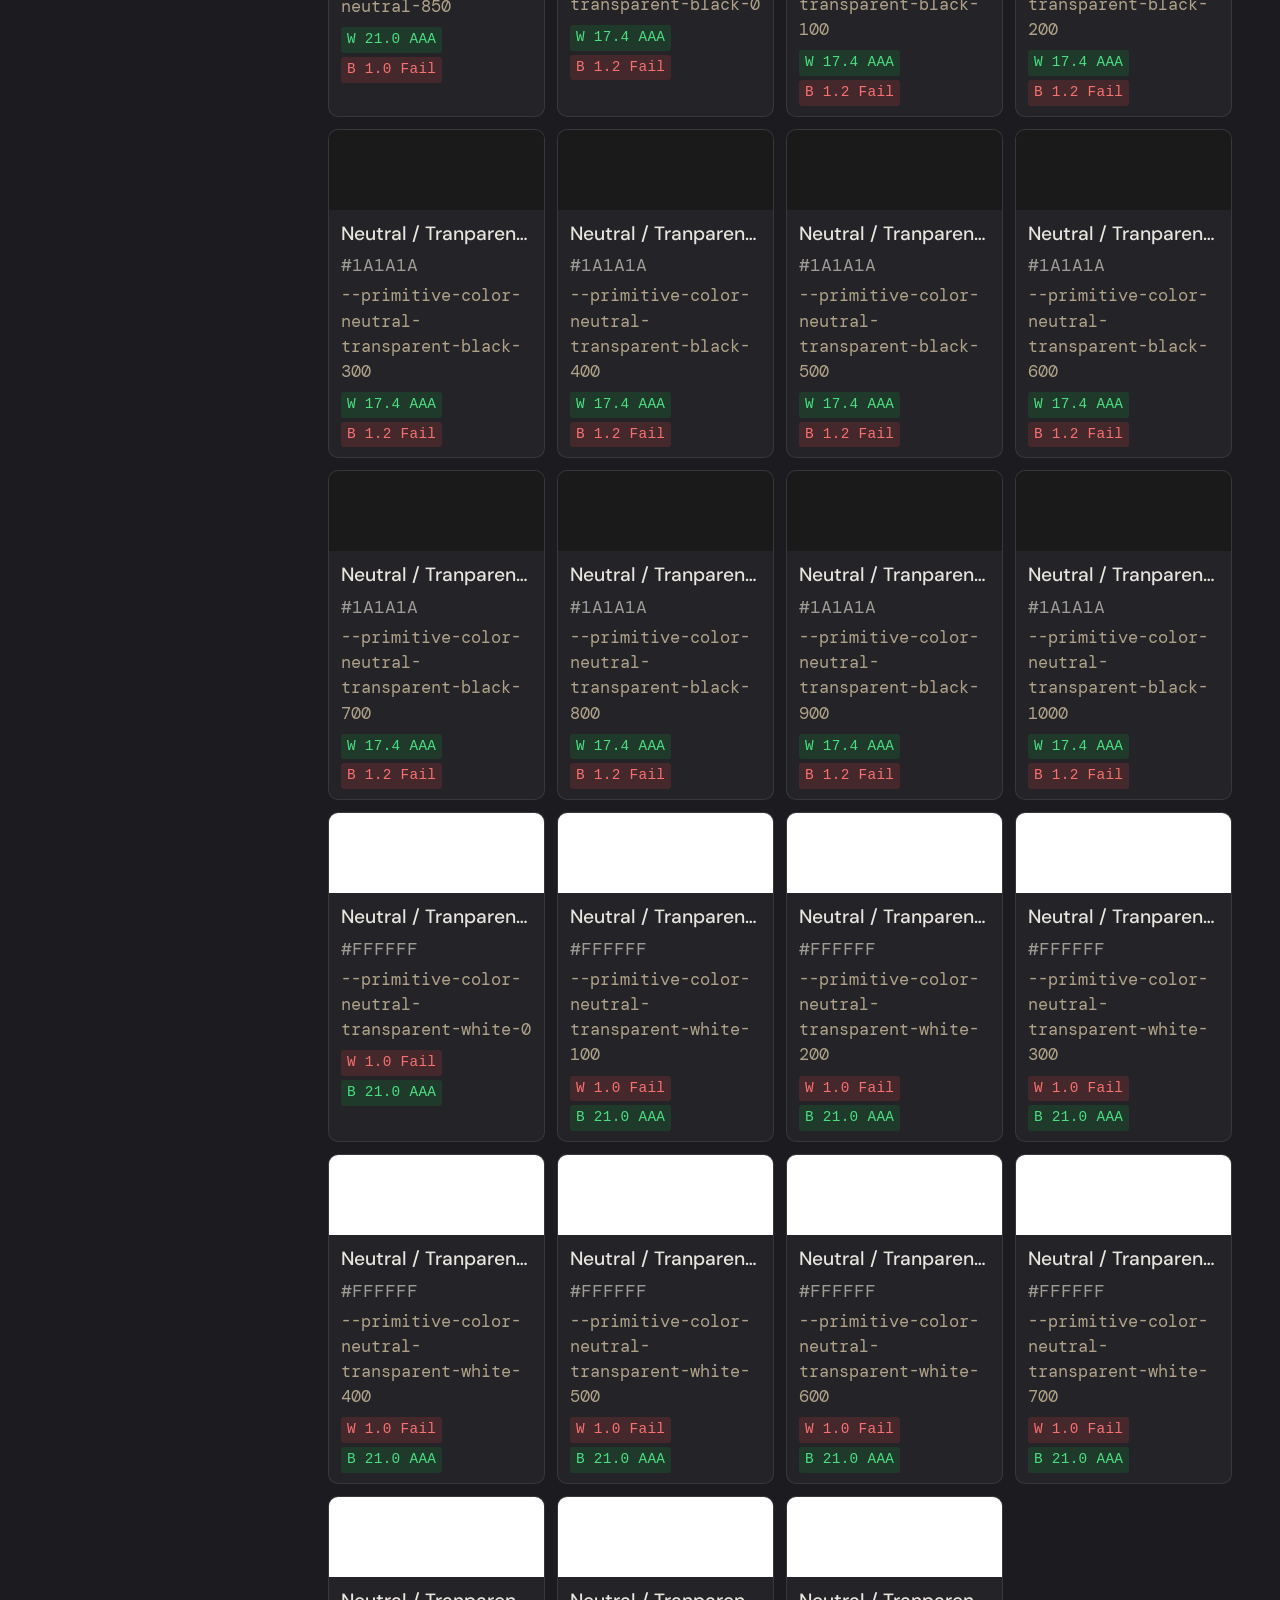
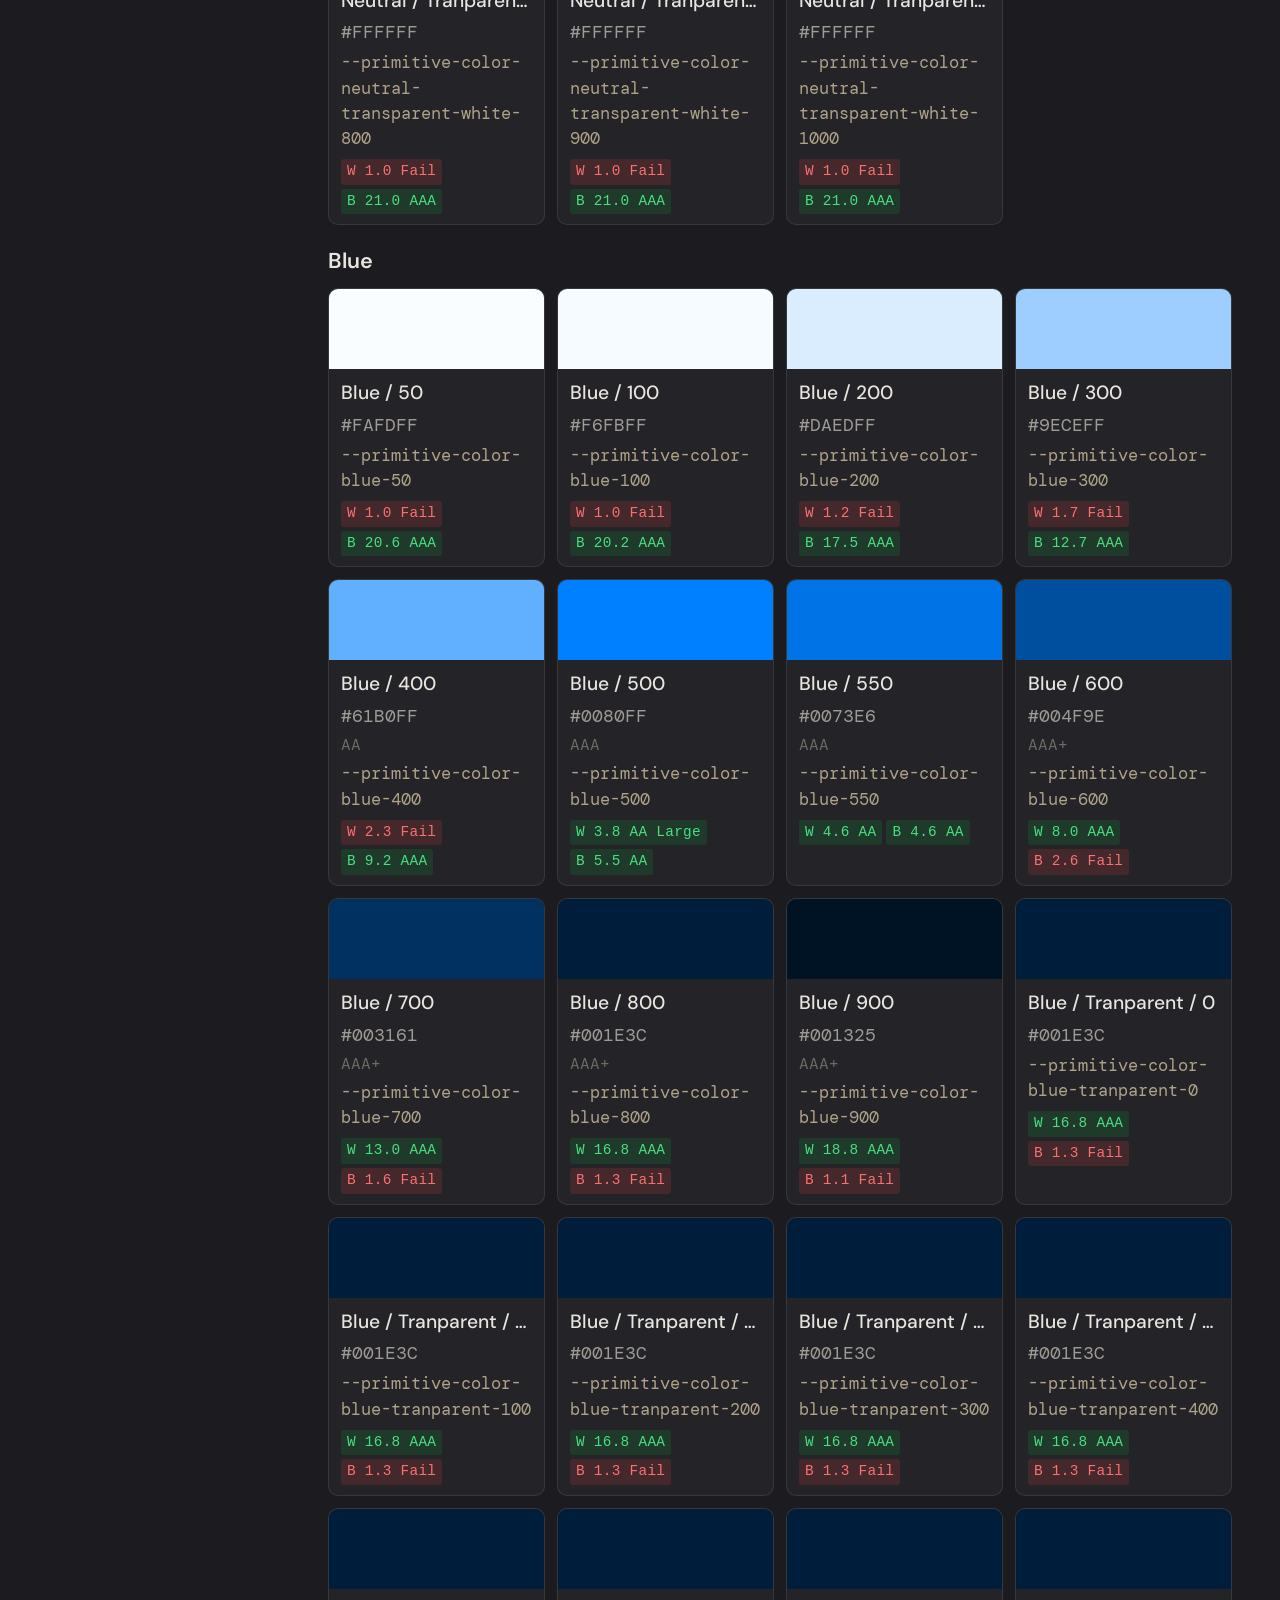
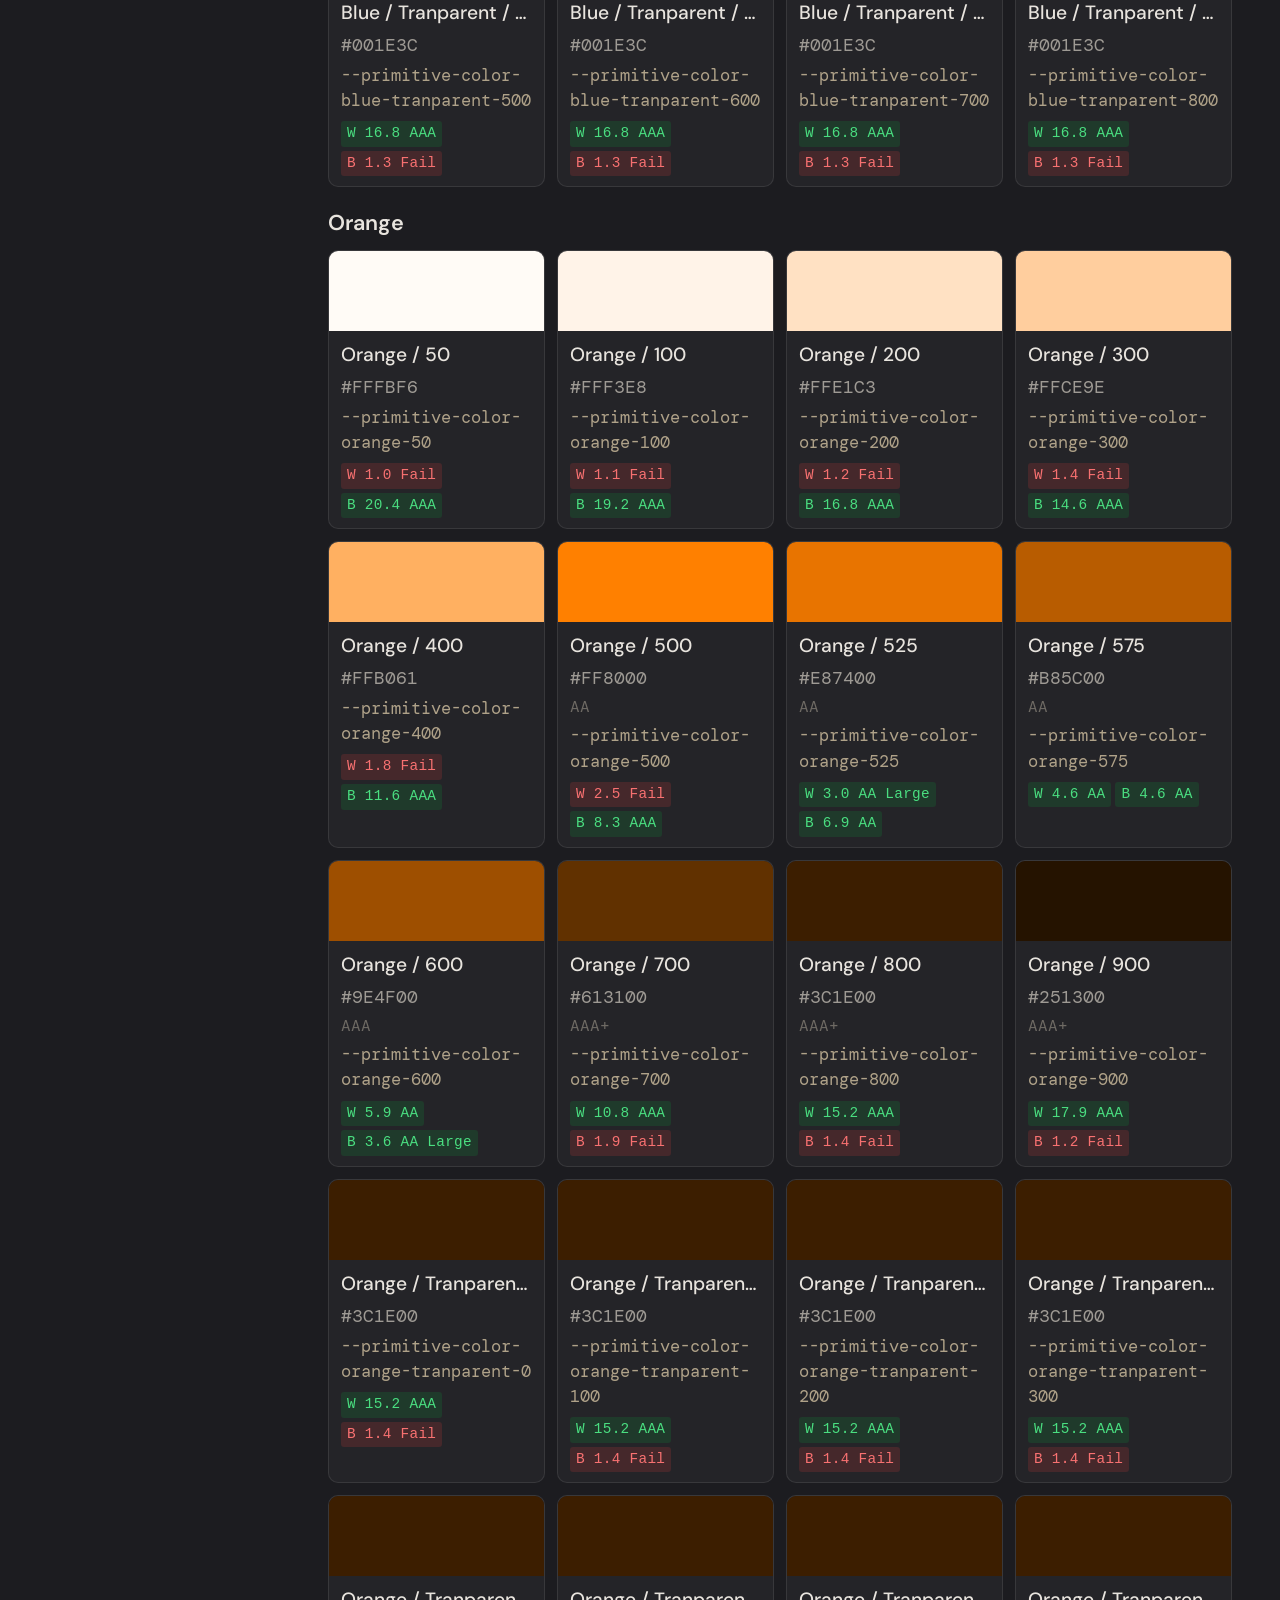
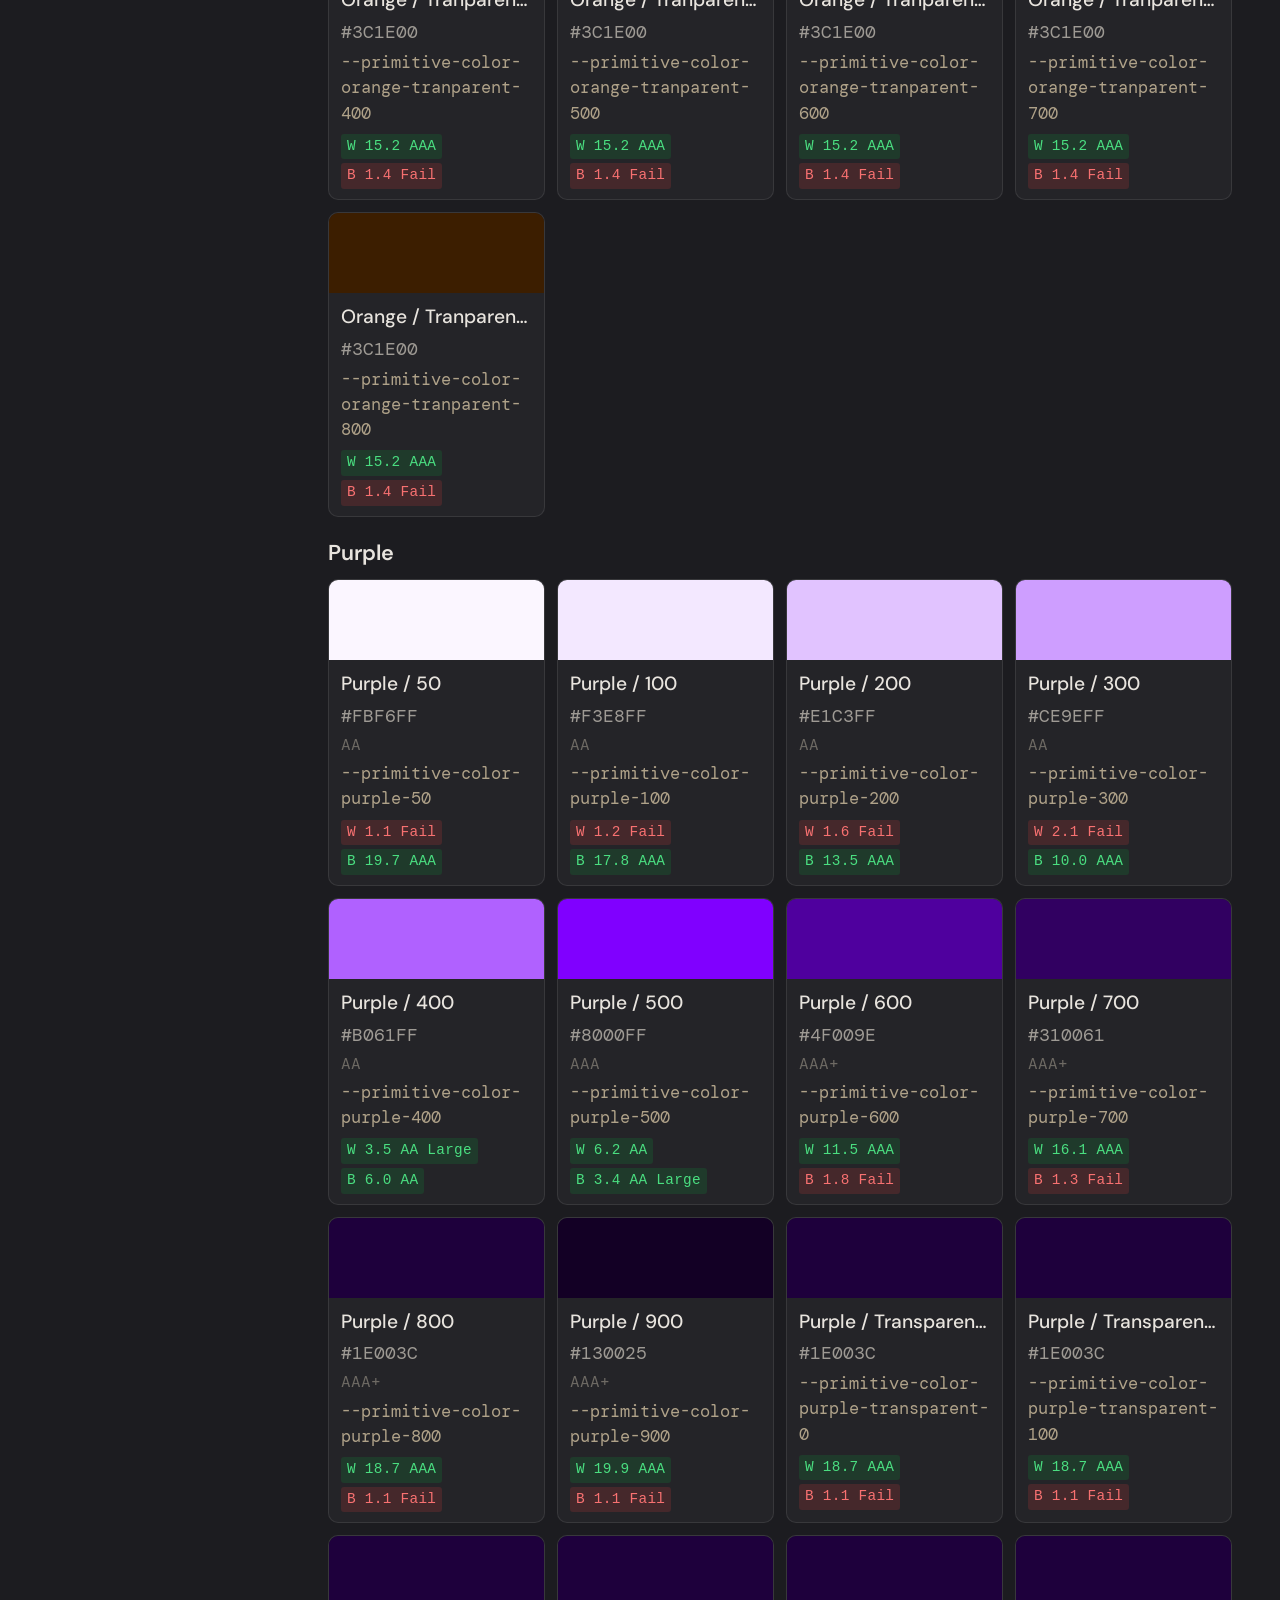
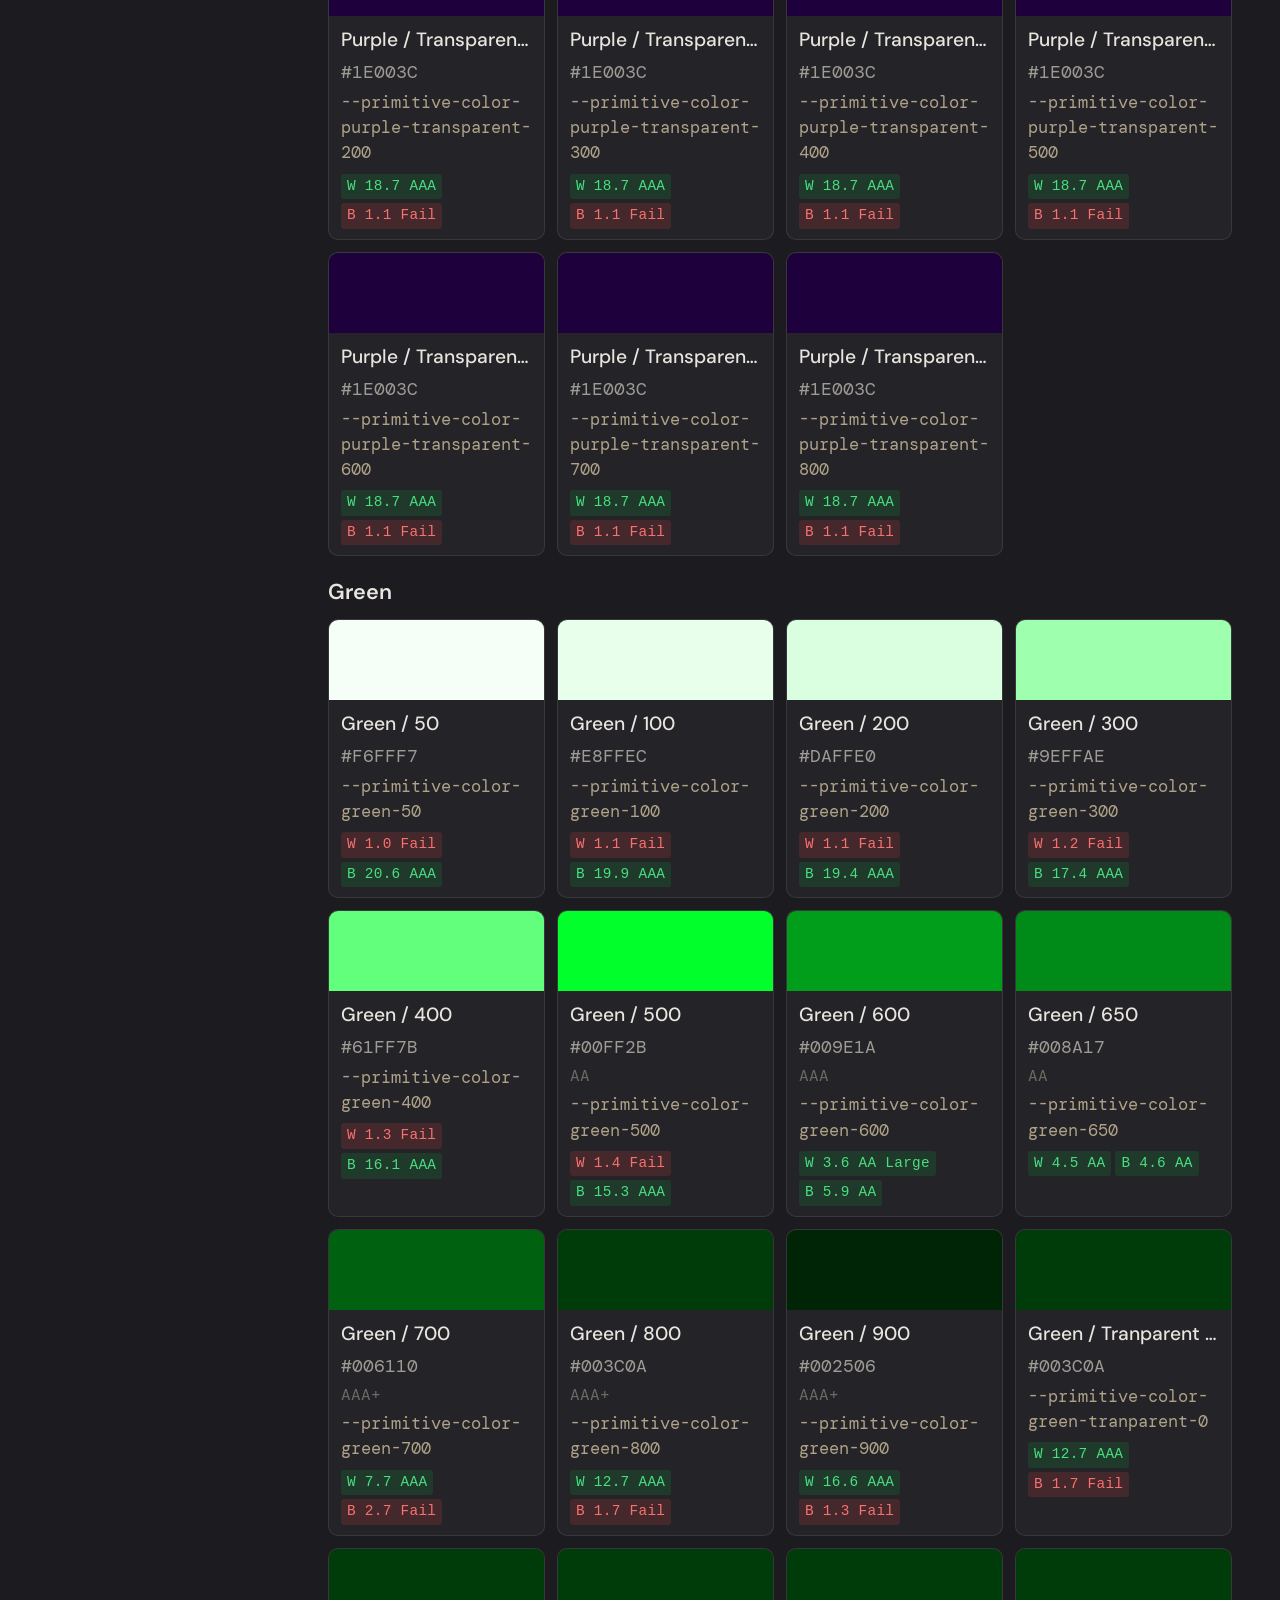
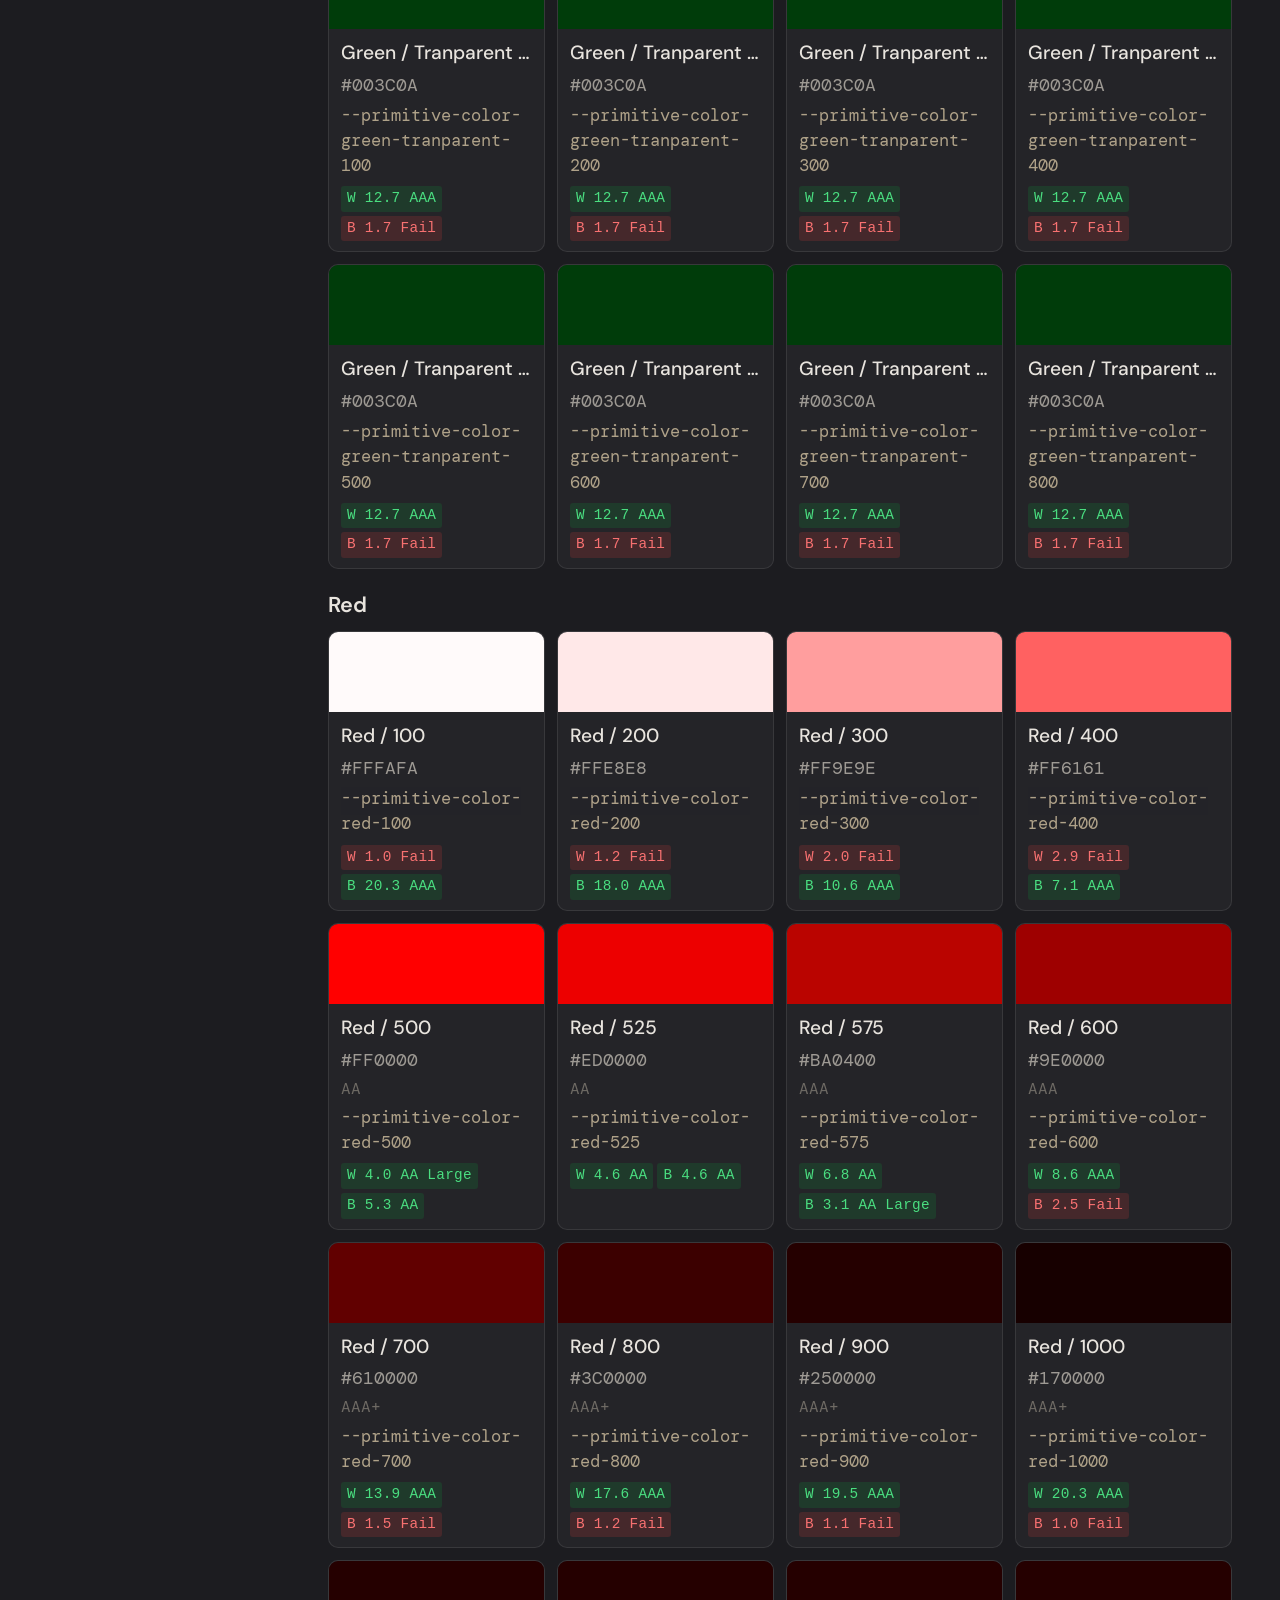
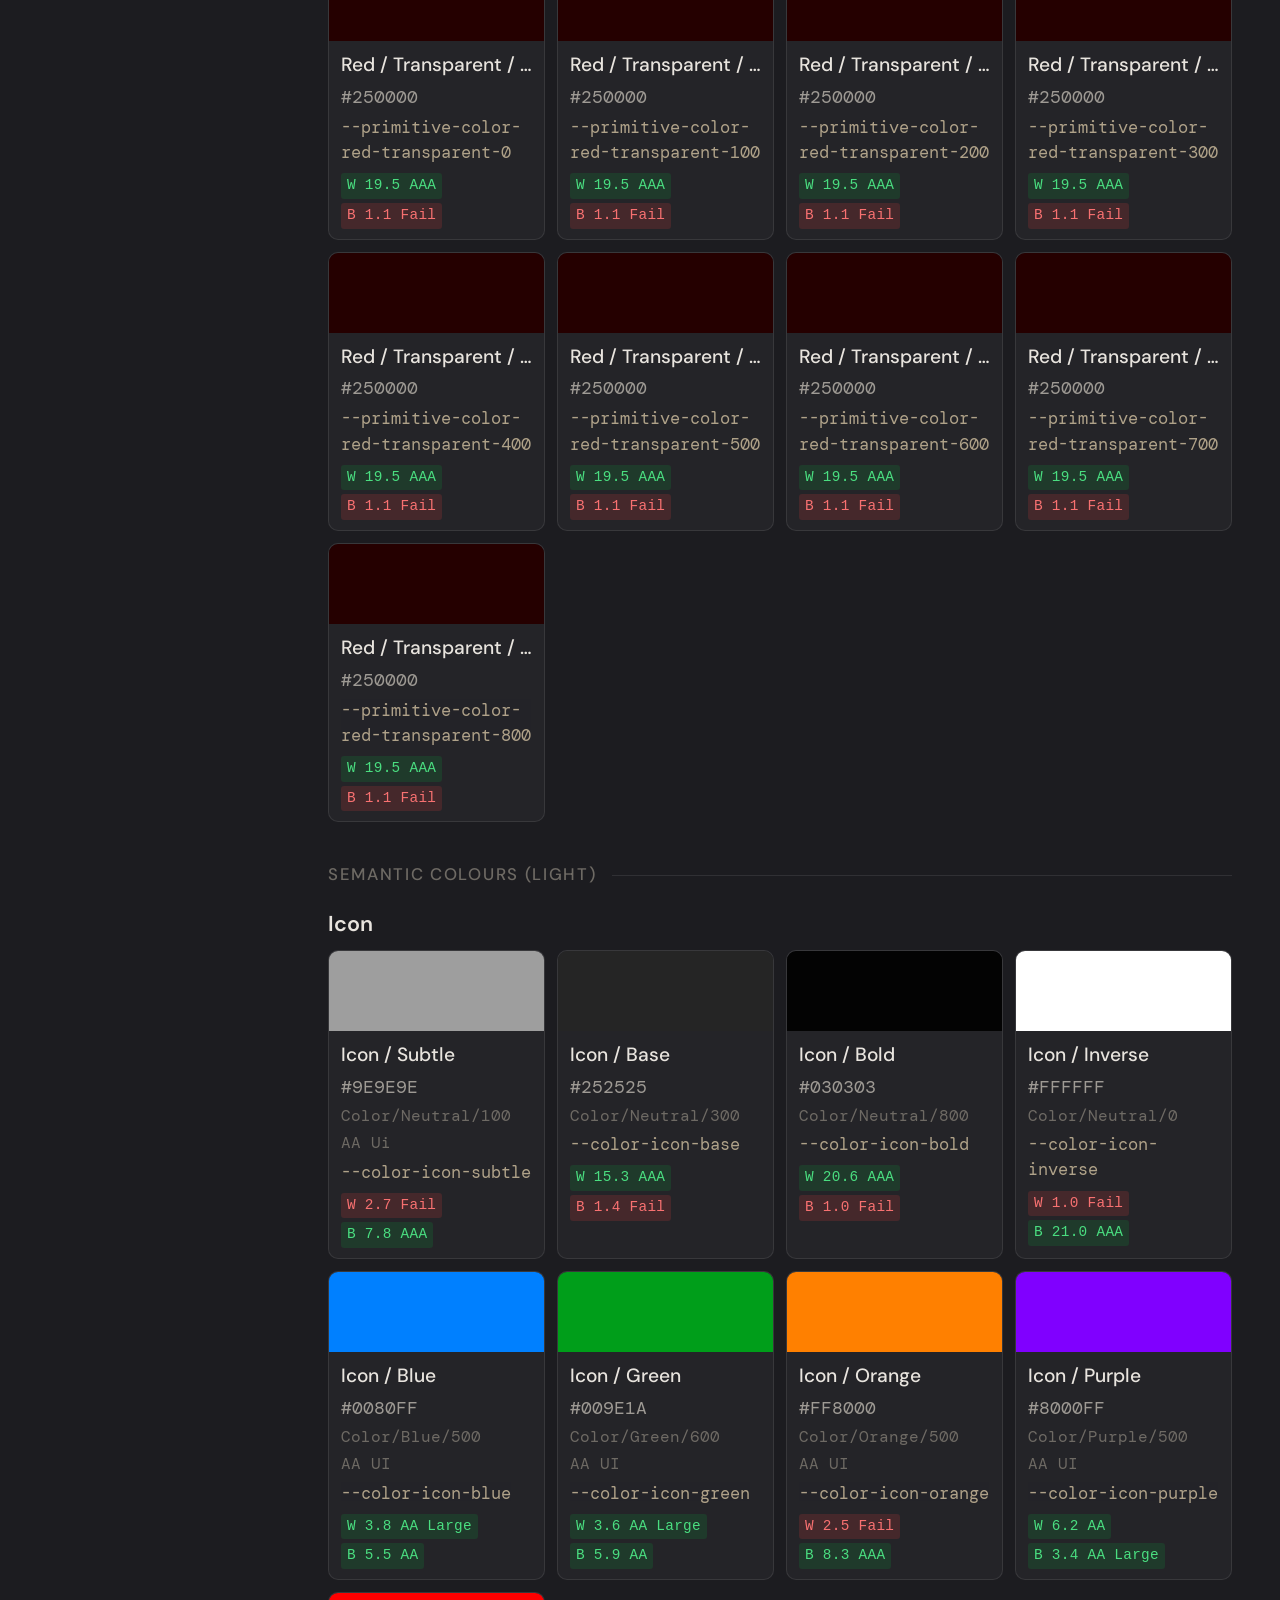
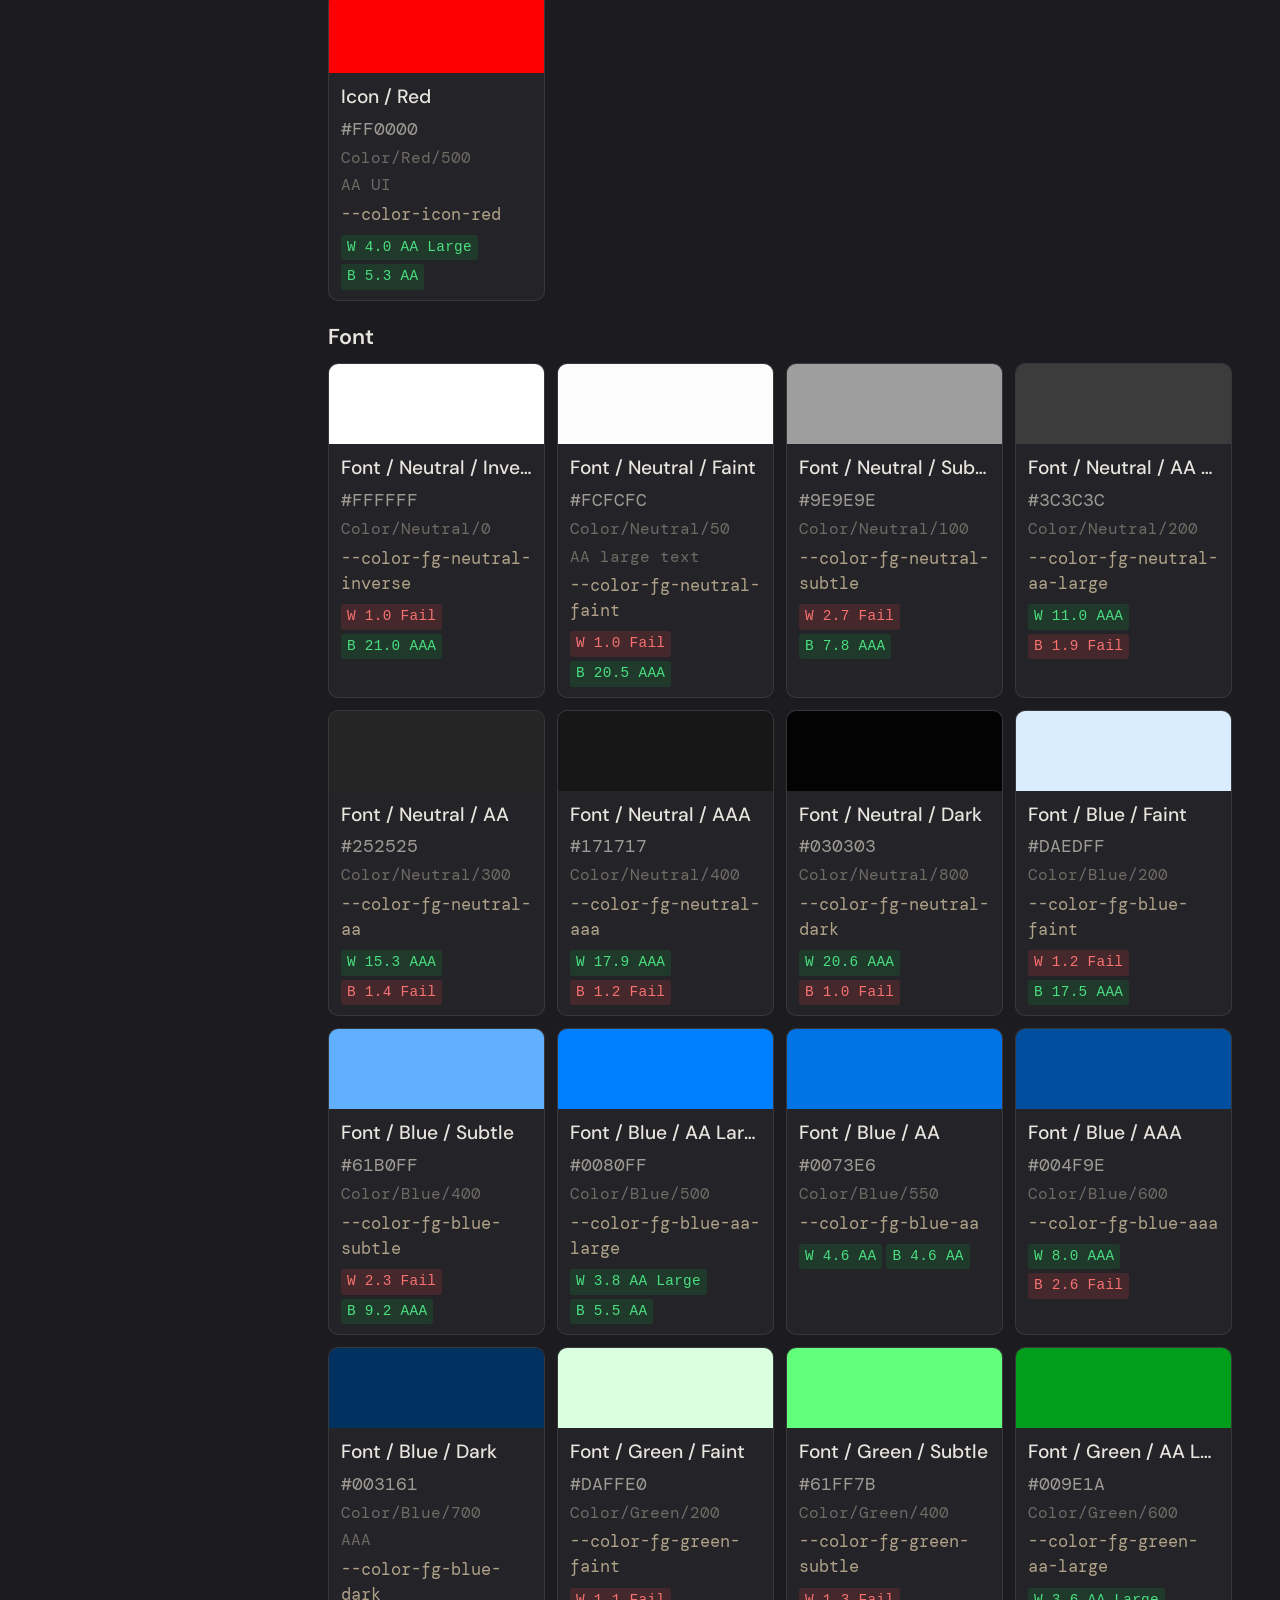
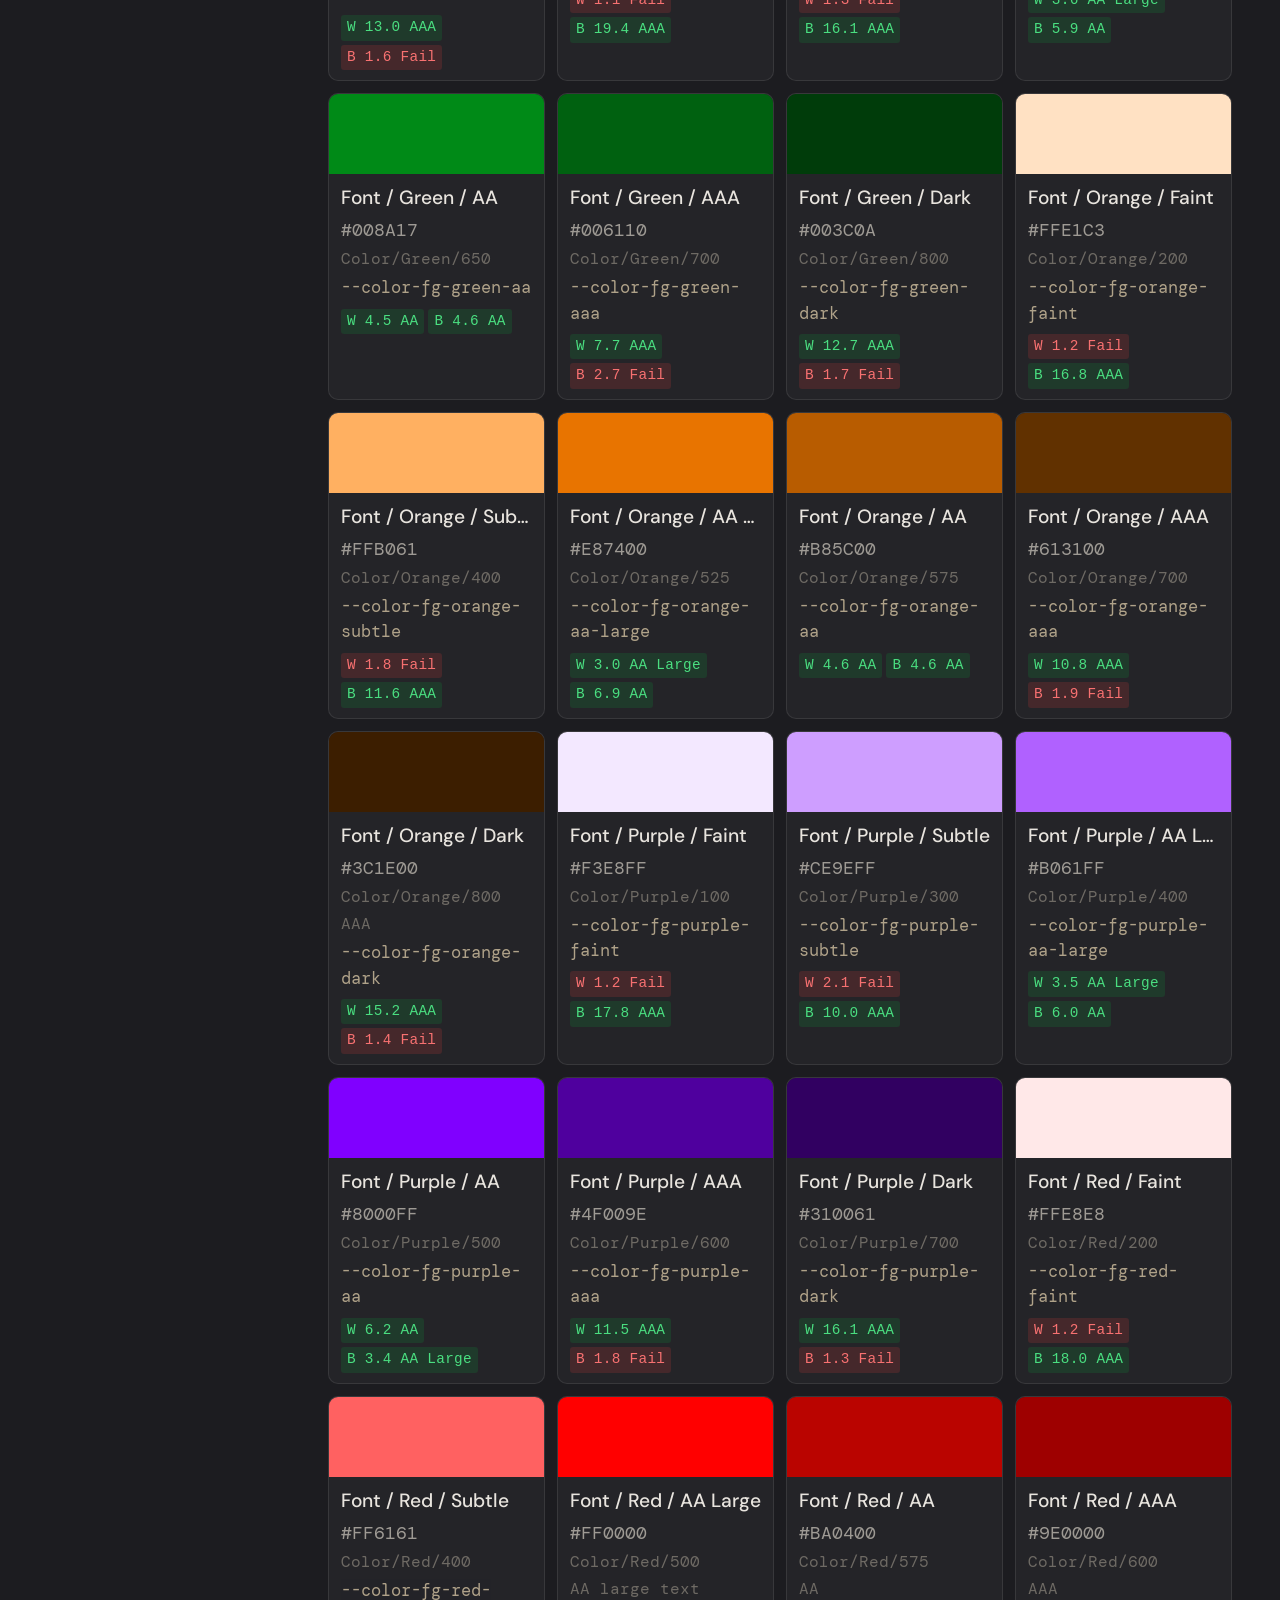
==== commit ab92ffec: "Add CSS variable display for tokens in various HTML files and update table headers. Enhance spacing " ====
--- a/colours.html
+++ b/colours.html
@@ -29,6 +29,7 @@
       groupPrimitiveColours, groupSemanticColours, getEffectsOpacityColours,
     } from './js/tokens.js';
     import { contrastInfo, textColourOnBg } from './js/wcag.js';
+    import { semanticColourCssVar, primitiveColourCssVar } from './js/css-names.js';
 
     let currentView = 'grid';
     let currentMode = 'light';
@@ -133,7 +134,7 @@
         body.appendChild(sectionLabel('Primitive palette'));
 
         if (currentView === 'strip') {
-          renderStrips(body, primitives);
+          renderStrips(body, primitives, true);
         } else if (currentView === 'list') {
           renderList(body, primitives, true);
         } else {
@@ -148,7 +149,7 @@
         body.appendChild(sectionLabel(`Semantic colours (${currentMode})`));
 
         if (currentView === 'strip') {
-          renderStrips(body, semantics);
+          renderStrips(body, semantics, false);
         } else if (currentView === 'list') {
           renderList(body, semantics, false);
         } else {
@@ -191,6 +192,13 @@
             info.appendChild(el('span', { className: 'token-alias', text: token.$description }));
           }
 
+          const cssVar = isPrimitive
+            ? primitiveColourCssVar(token.path)
+            : semanticColourCssVar(token.path);
+          if (cssVar) {
+            info.appendChild(el('span', { className: 'css-var', text: cssVar }));
+          }
+
           const ci = contrastInfo(hex);
           const wcagRow = el('div', { className: 'wcag-row' });
           wcagRow.appendChild(wcagBadge('W', ci.onWhite));
@@ -206,7 +214,7 @@
     }
 
     /* ---- Strip view ---- */
-    function renderStrips(container, groups) {
+    function renderStrips(container, groups, isPrimitive) {
       for (const [name, tokens] of Object.entries(groups)) {
         container.appendChild(el('h4', {
           text: name,
@@ -229,7 +237,10 @@
             text: hex,
             style: { color: fg, background: hex === '#FFFFFF' || hex === '#ffffff' ? 'rgba(0,0,0,0.08)' : 'transparent' },
           }));
-          cell.setAttribute('title', `${token.path.join(' / ')} — ${hex}`);
+          const stripCssVar = isPrimitive
+            ? primitiveColourCssVar(token.path)
+            : semanticColourCssVar(token.path);
+          cell.setAttribute('title', `${stripCssVar || token.path.join(' / ')} — ${hex}`);
           strip.appendChild(cell);
         }
 
@@ -248,7 +259,7 @@
         const table = el('table', { className: 'breakpoint-table' });
         const thead = el('thead');
         const headRow = el('tr');
-        for (const h of ['Swatch', 'Token', 'Hex', 'Alias', 'WCAG vs White', 'WCAG vs Black']) {
+        for (const h of ['Swatch', 'CSS Variable', 'Token', 'Hex', 'WCAG vs White', 'WCAG vs Black']) {
           headRow.appendChild(el('th', { text: h }));
         }
         thead.appendChild(headRow);
@@ -267,9 +278,12 @@
           }));
           row.appendChild(swatchTd);
 
+          const listCssVar = isPrimitive
+            ? primitiveColourCssVar(token.path)
+            : semanticColourCssVar(token.path);
+          row.appendChild(el('td', { className: 'mono', text: listCssVar || '—' }));
           row.appendChild(el('td', { className: 'row-label', text: token.path.join(' / ') }));
           row.appendChild(el('td', { text: hex }));
-          row.appendChild(el('td', { text: aliasName(token) || '—' }));
 
           const ci = contrastInfo(hex);
           const wTd = el('td');
--- a/css/styles.css
+++ b/css/styles.css
@@ -467,6 +467,13 @@
   color: var(--text-faint);
 }
 
+.css-var {
+  font-family: var(--font-mono);
+  font-size: 0.7rem;
+  color: var(--accent);
+  opacity: 0.85;
+}
+
 .card-info .wcag-row {
   display: flex;
   gap: 4px;
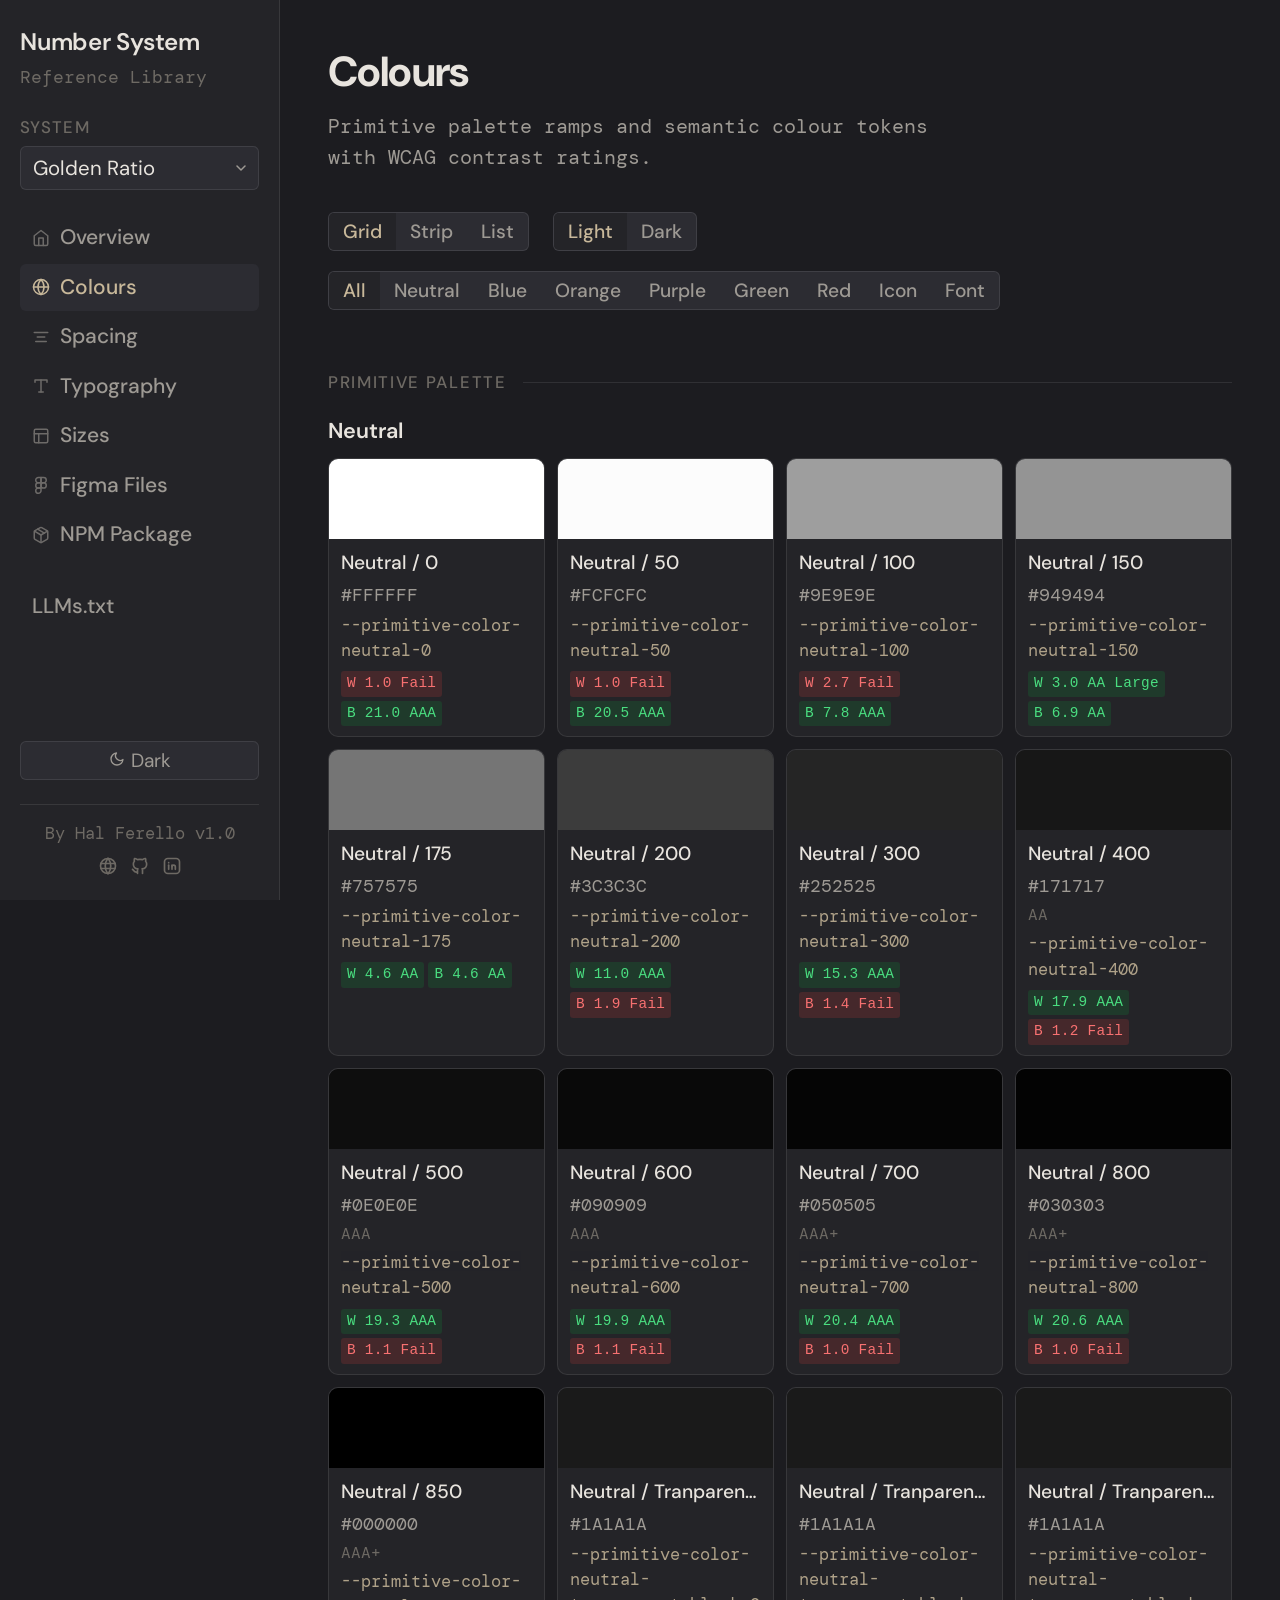
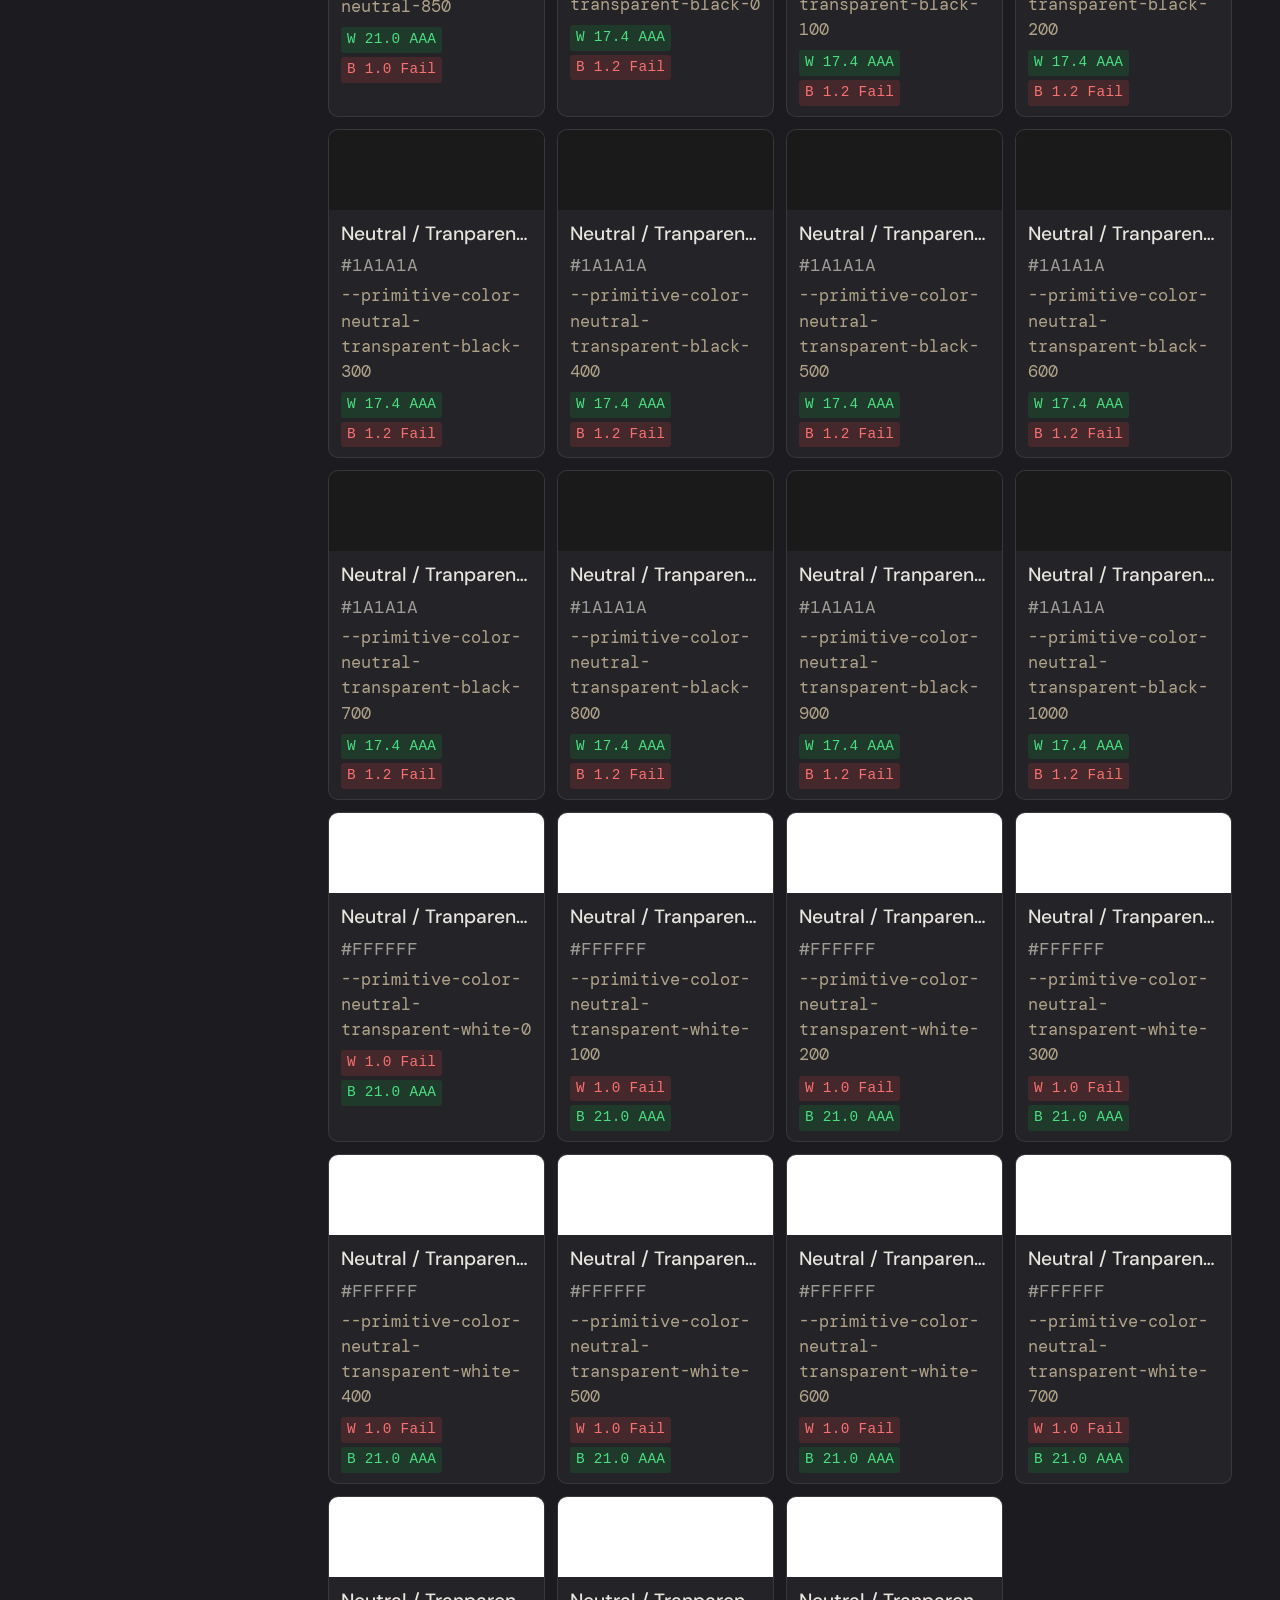
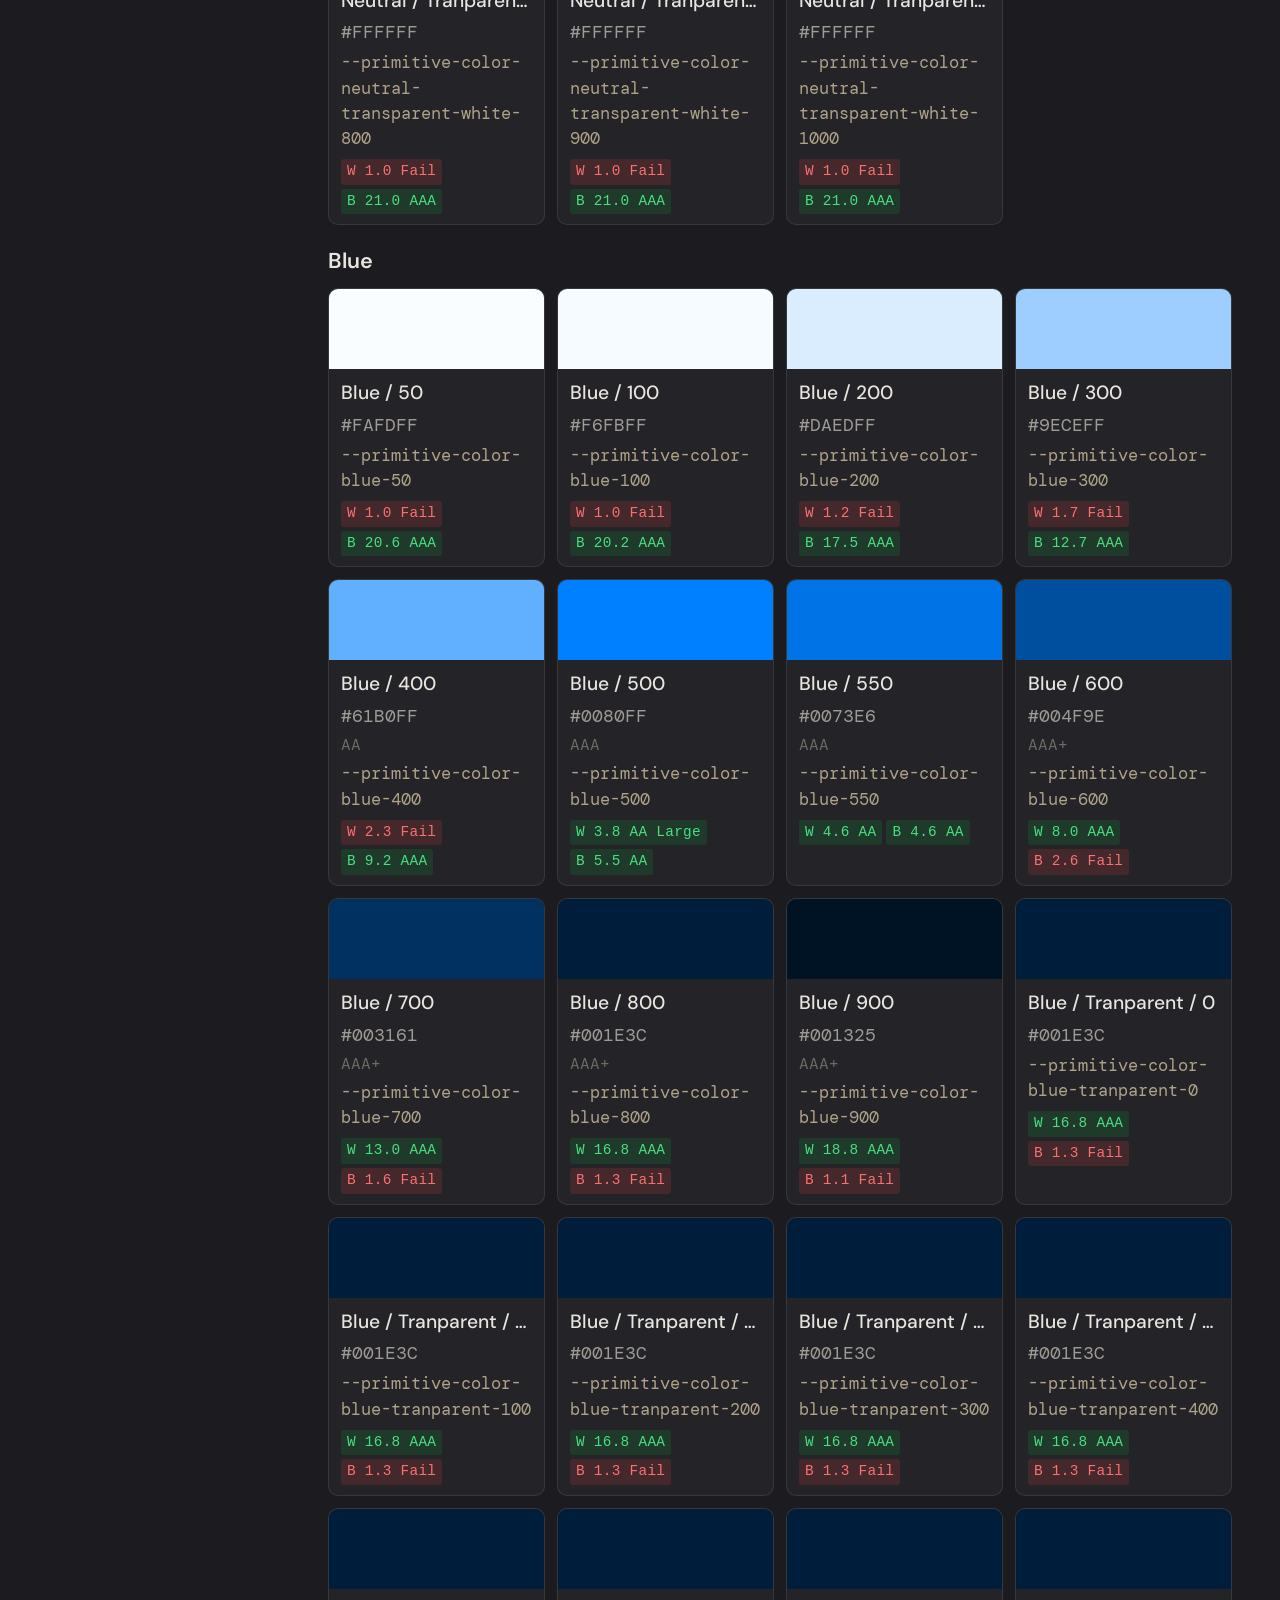
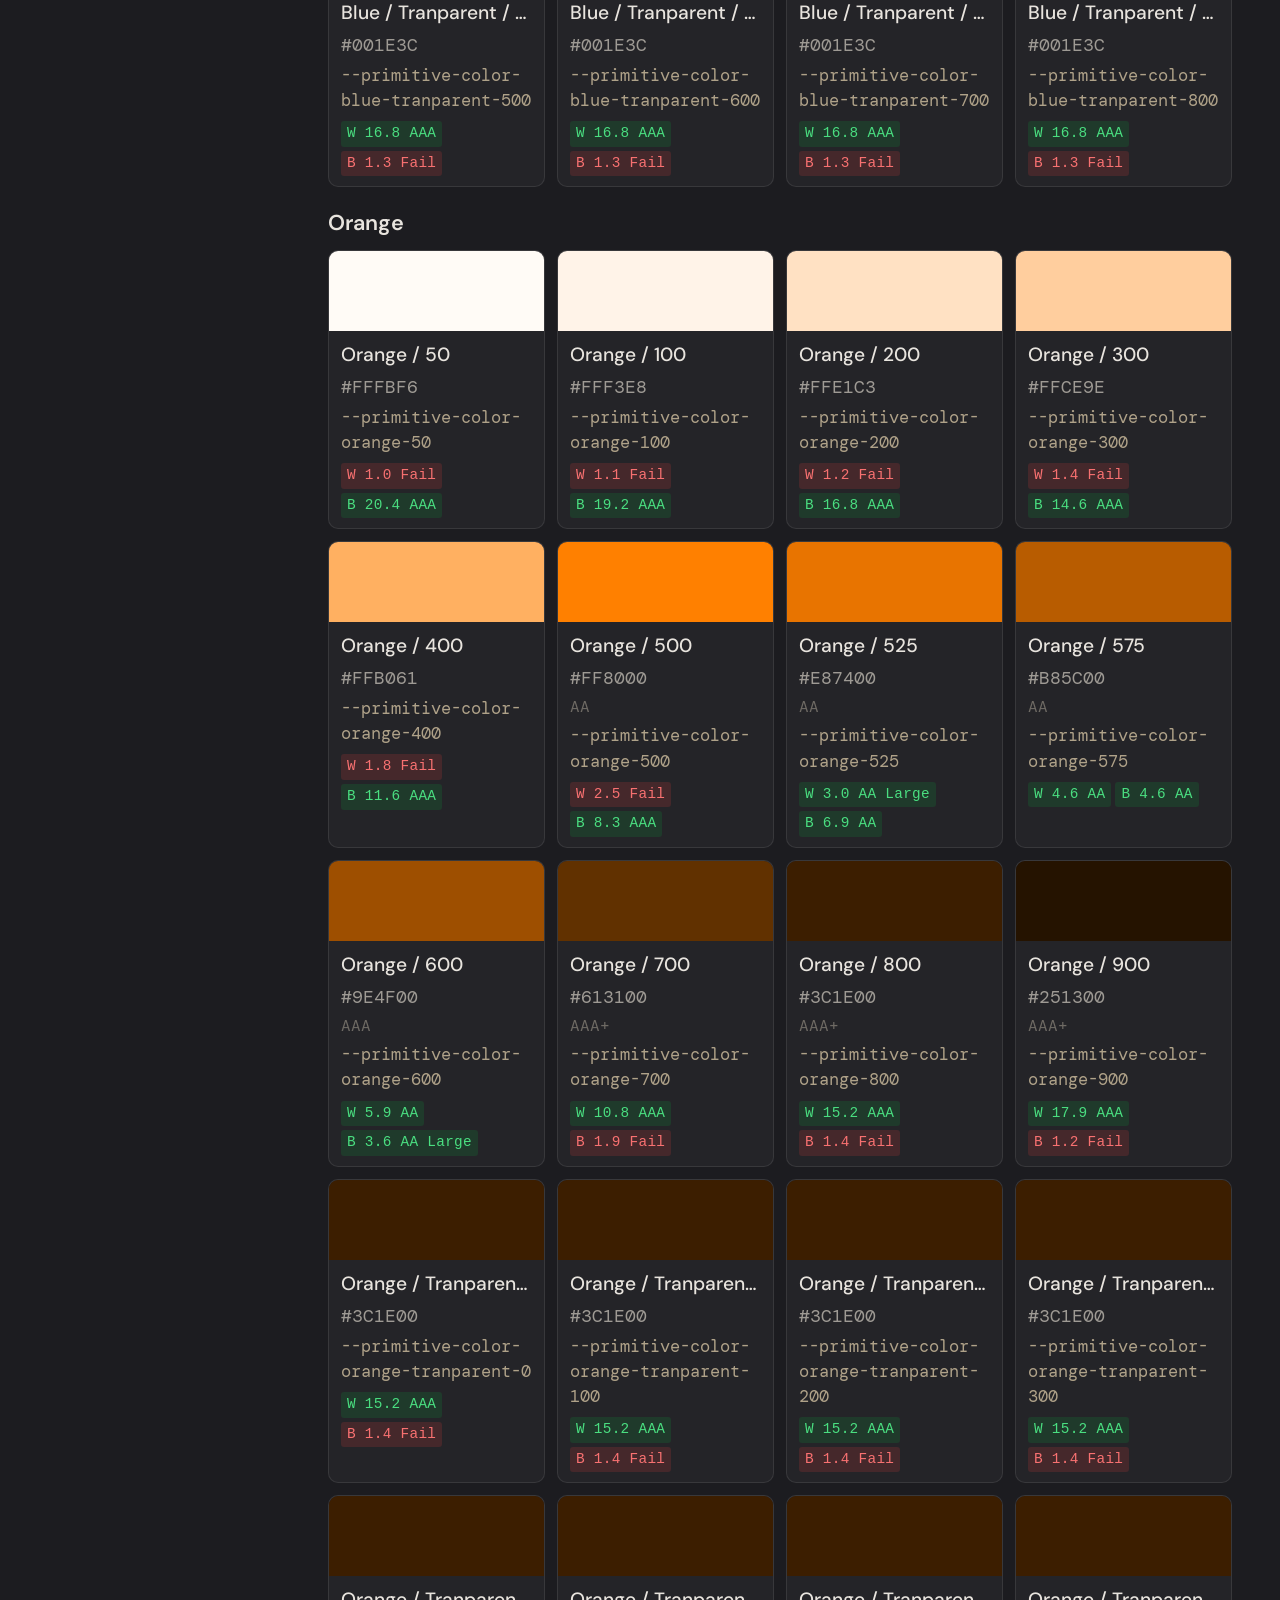
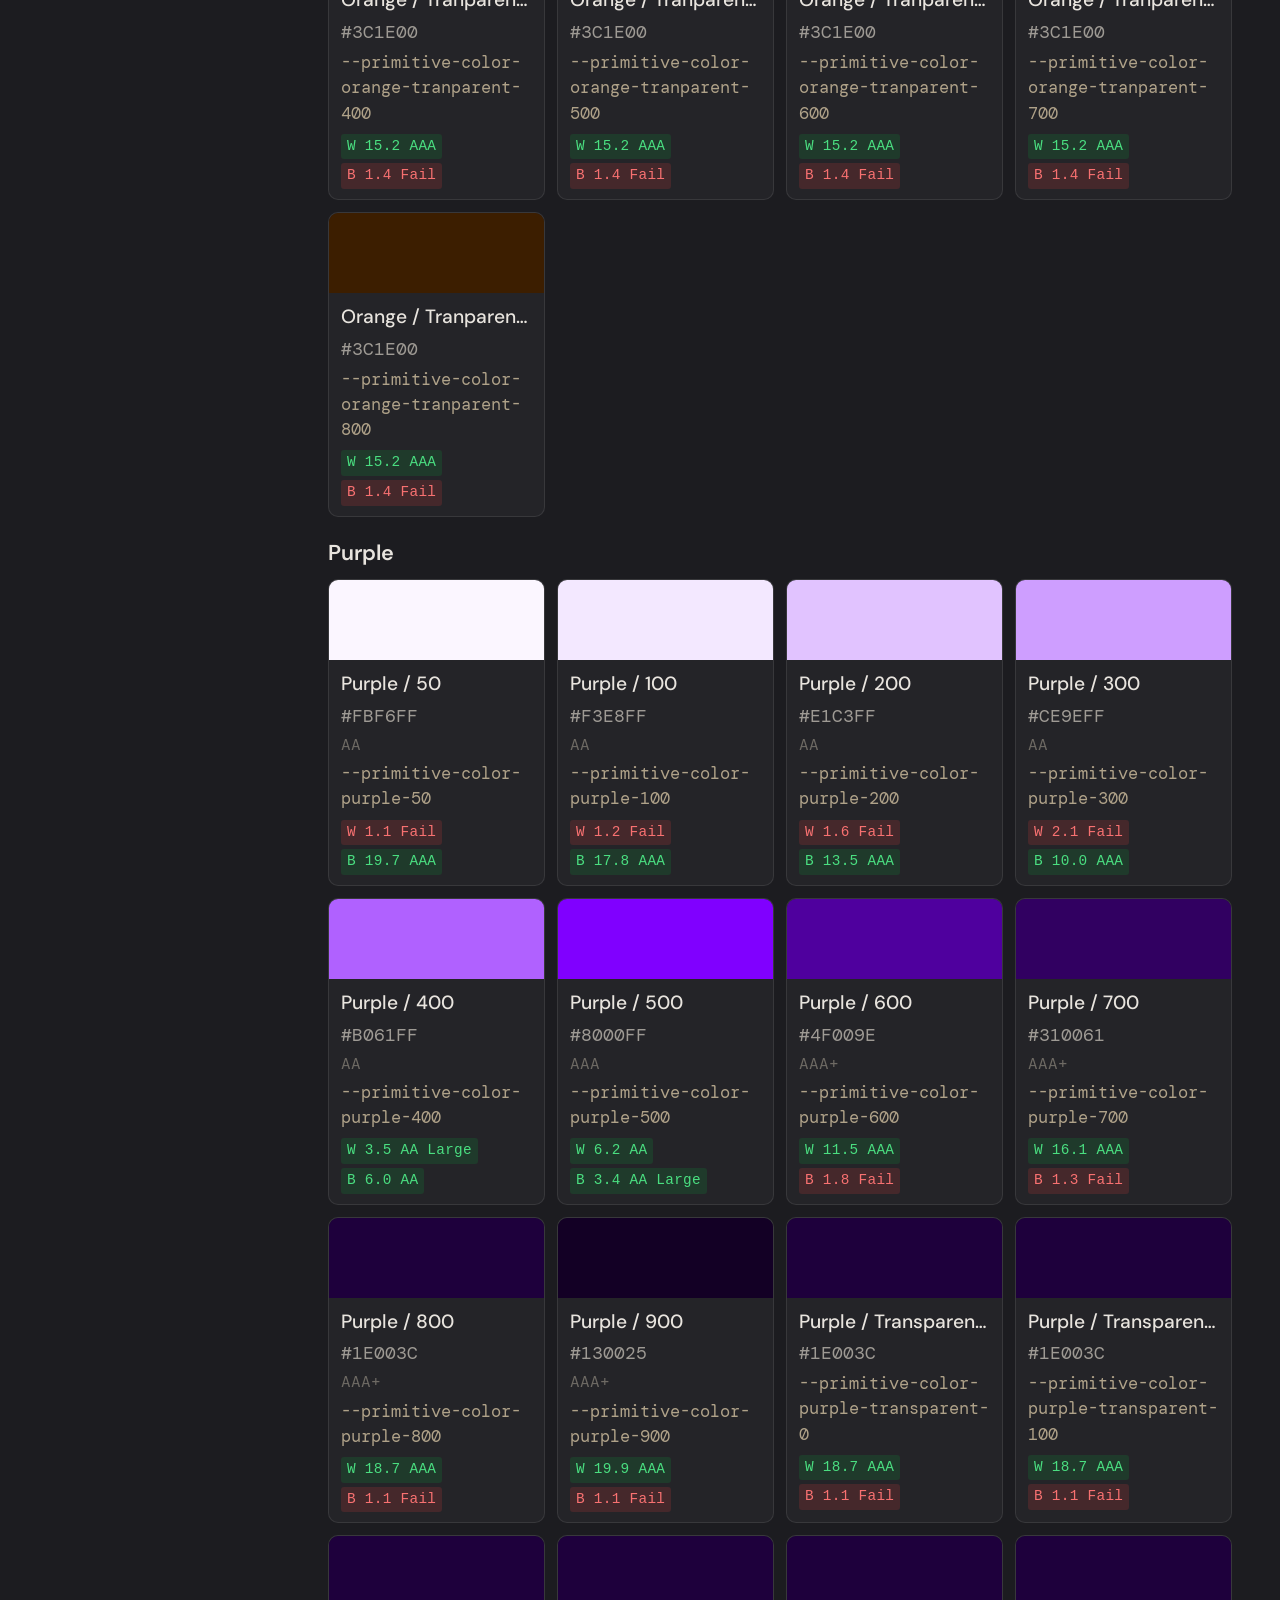
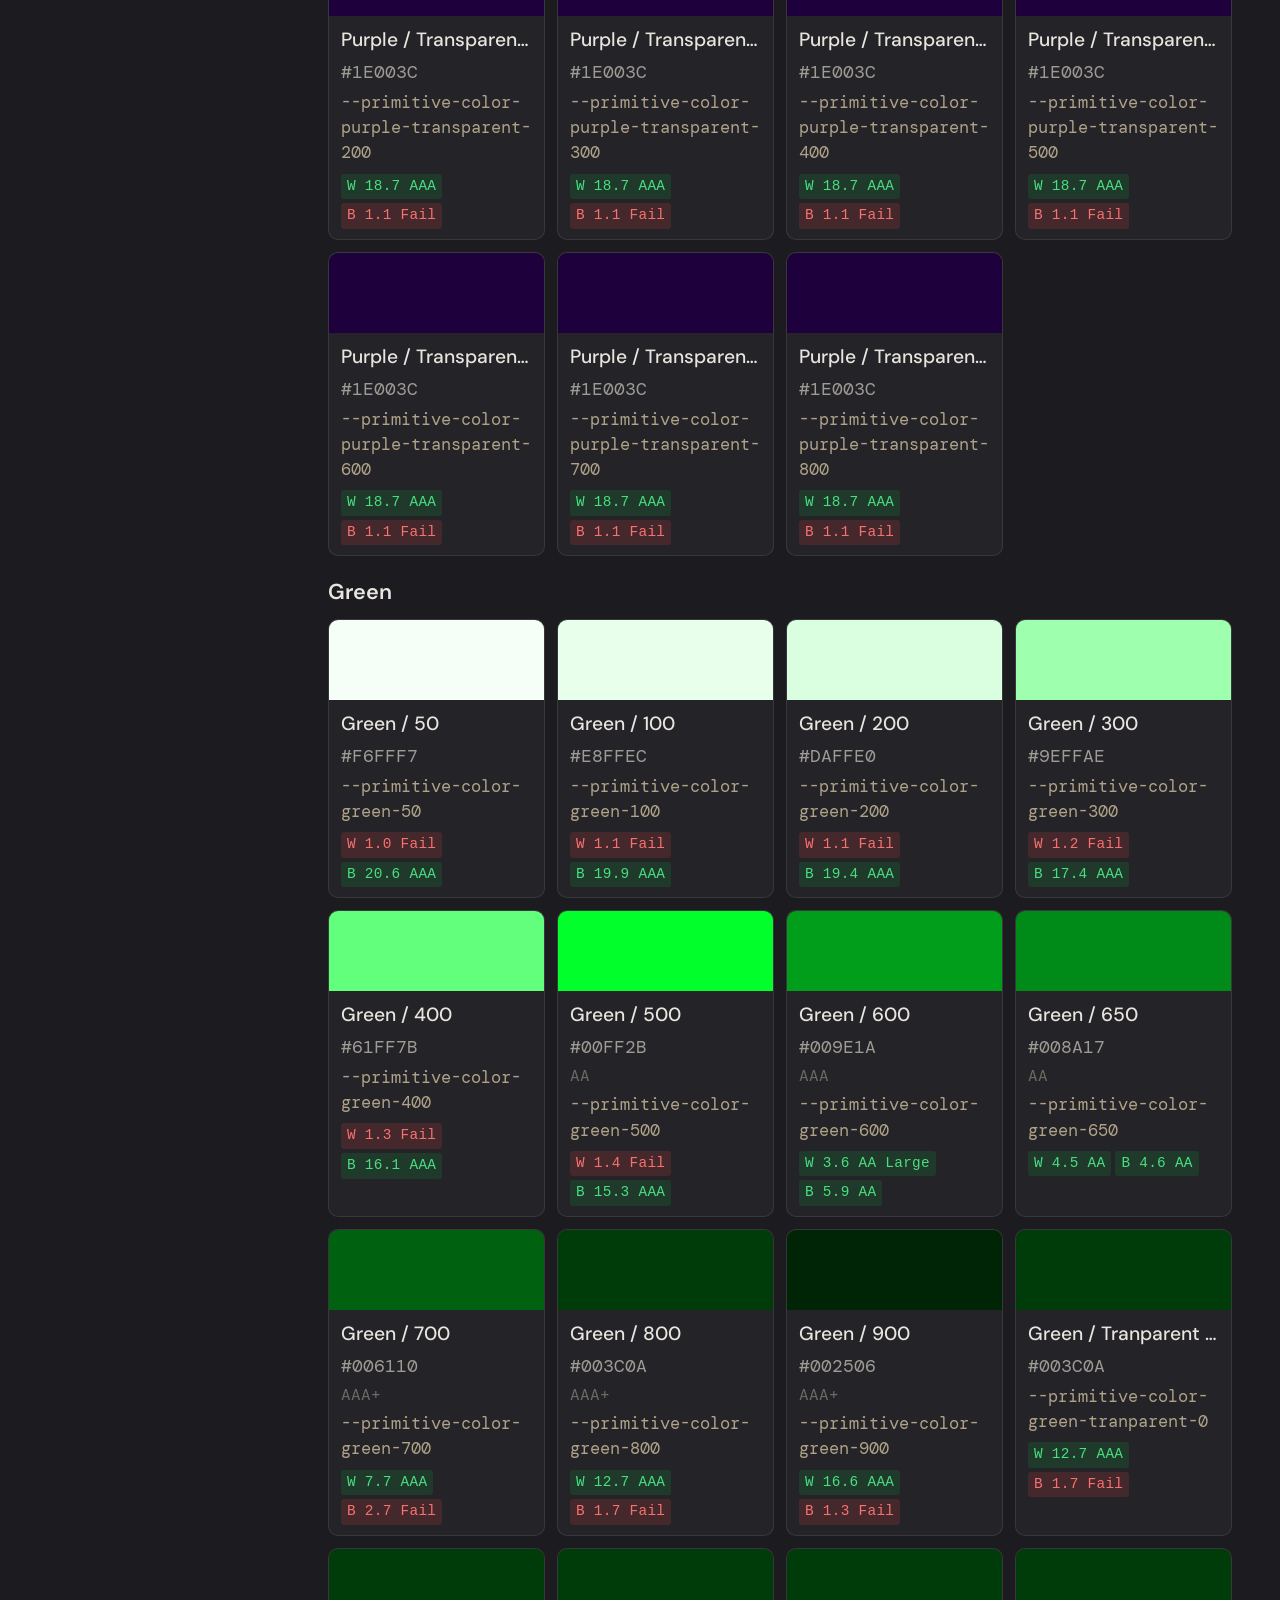
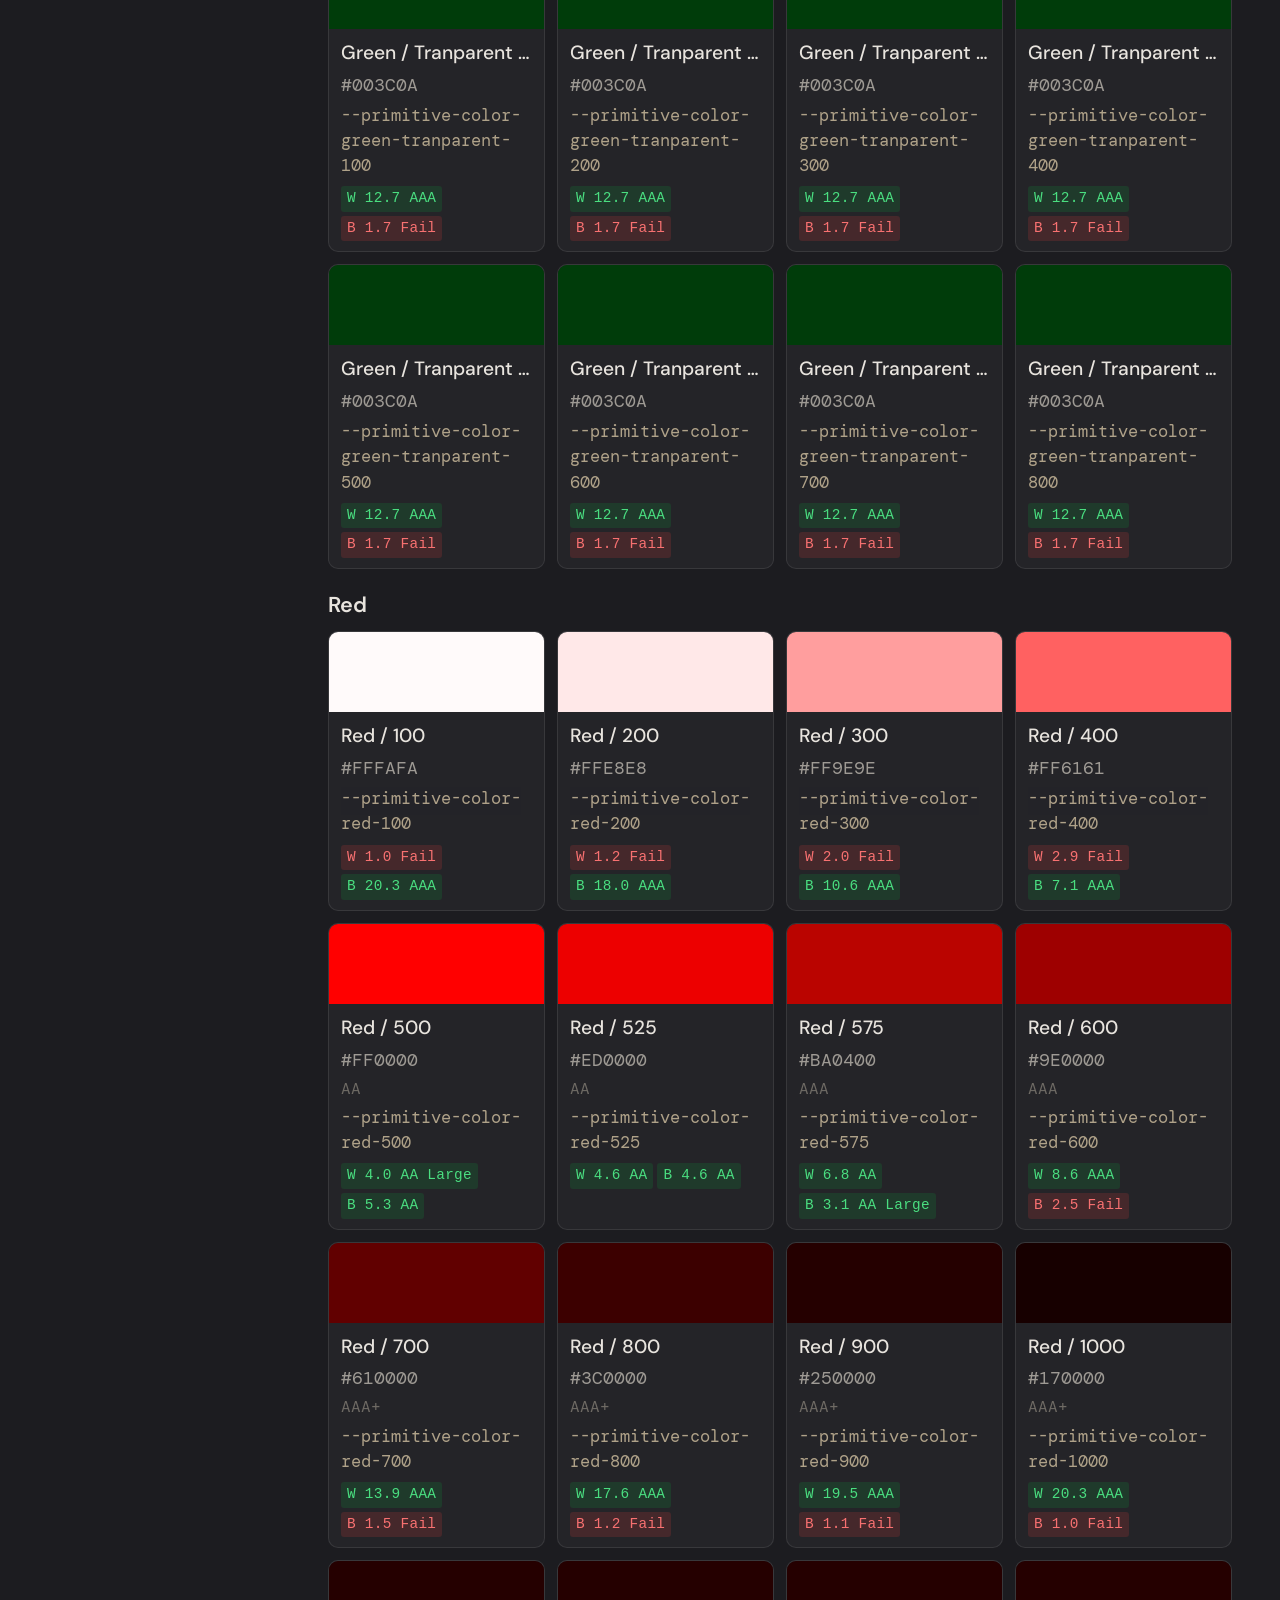
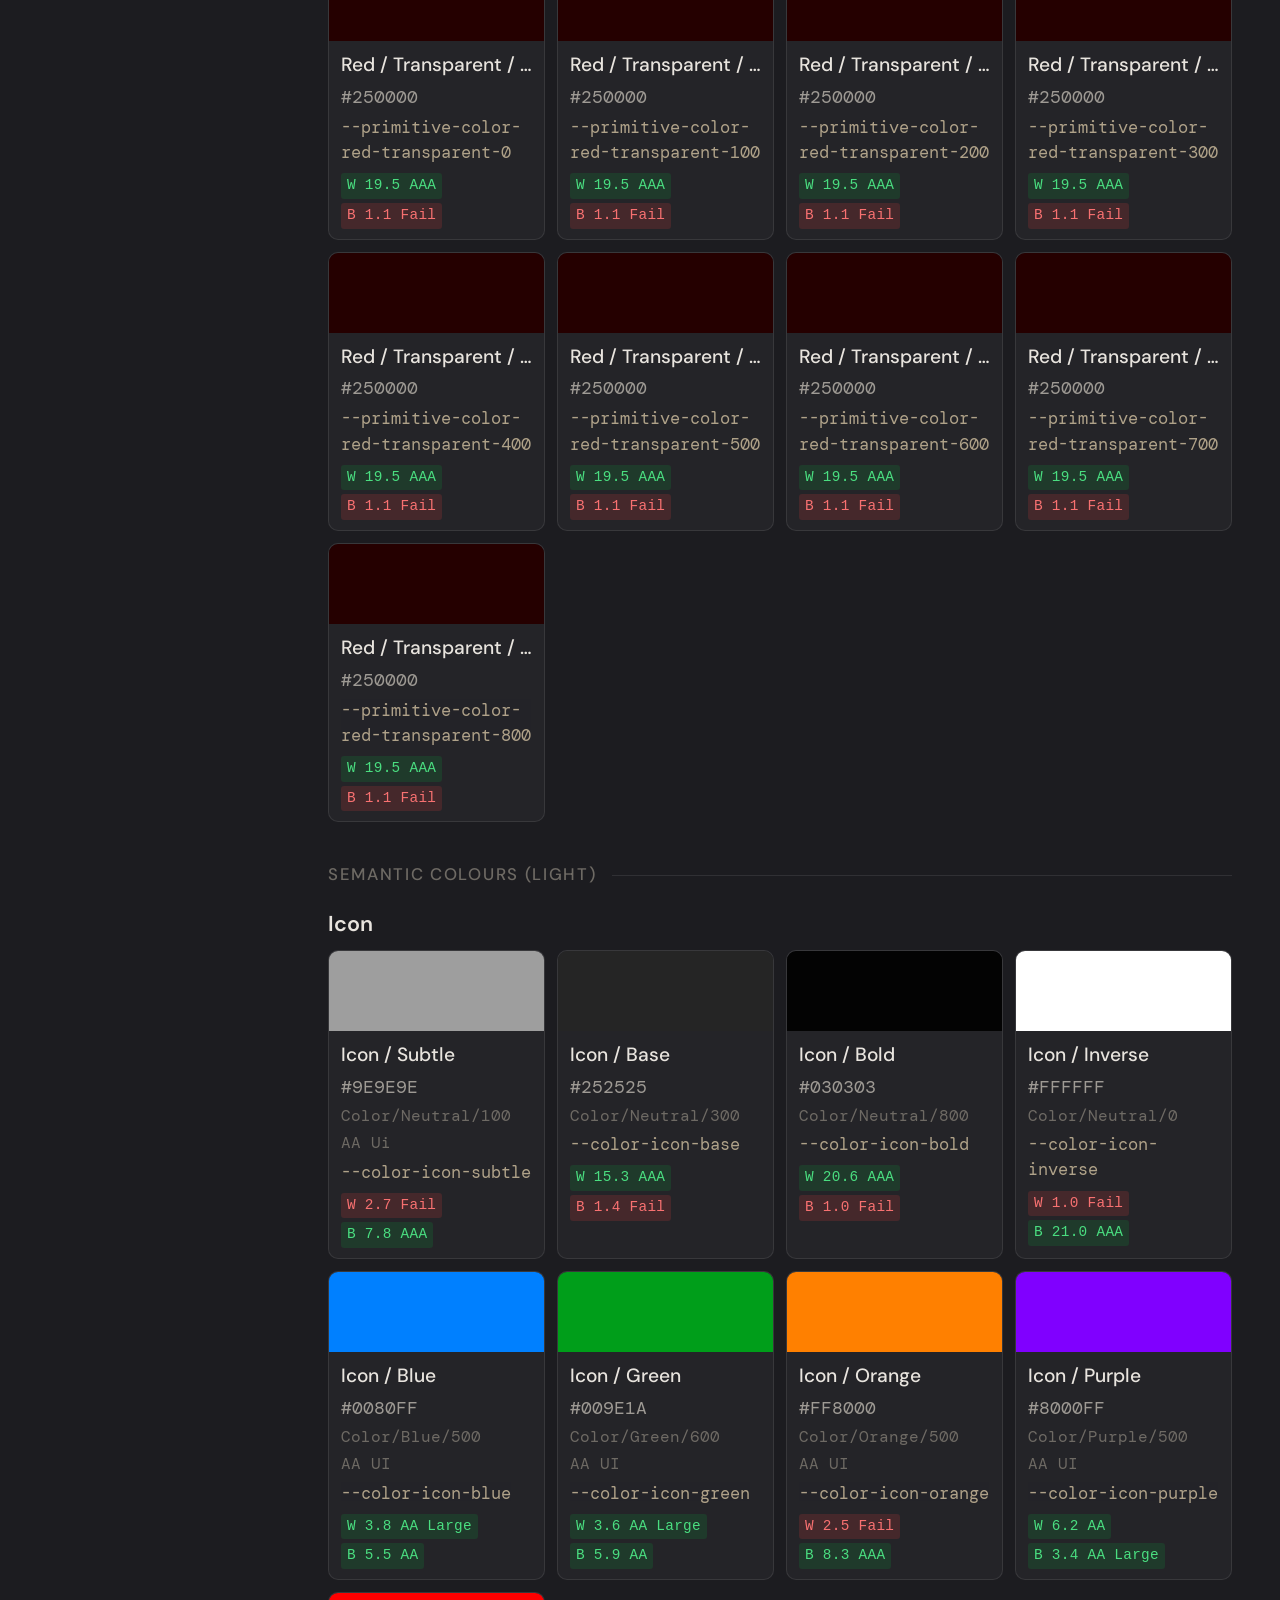
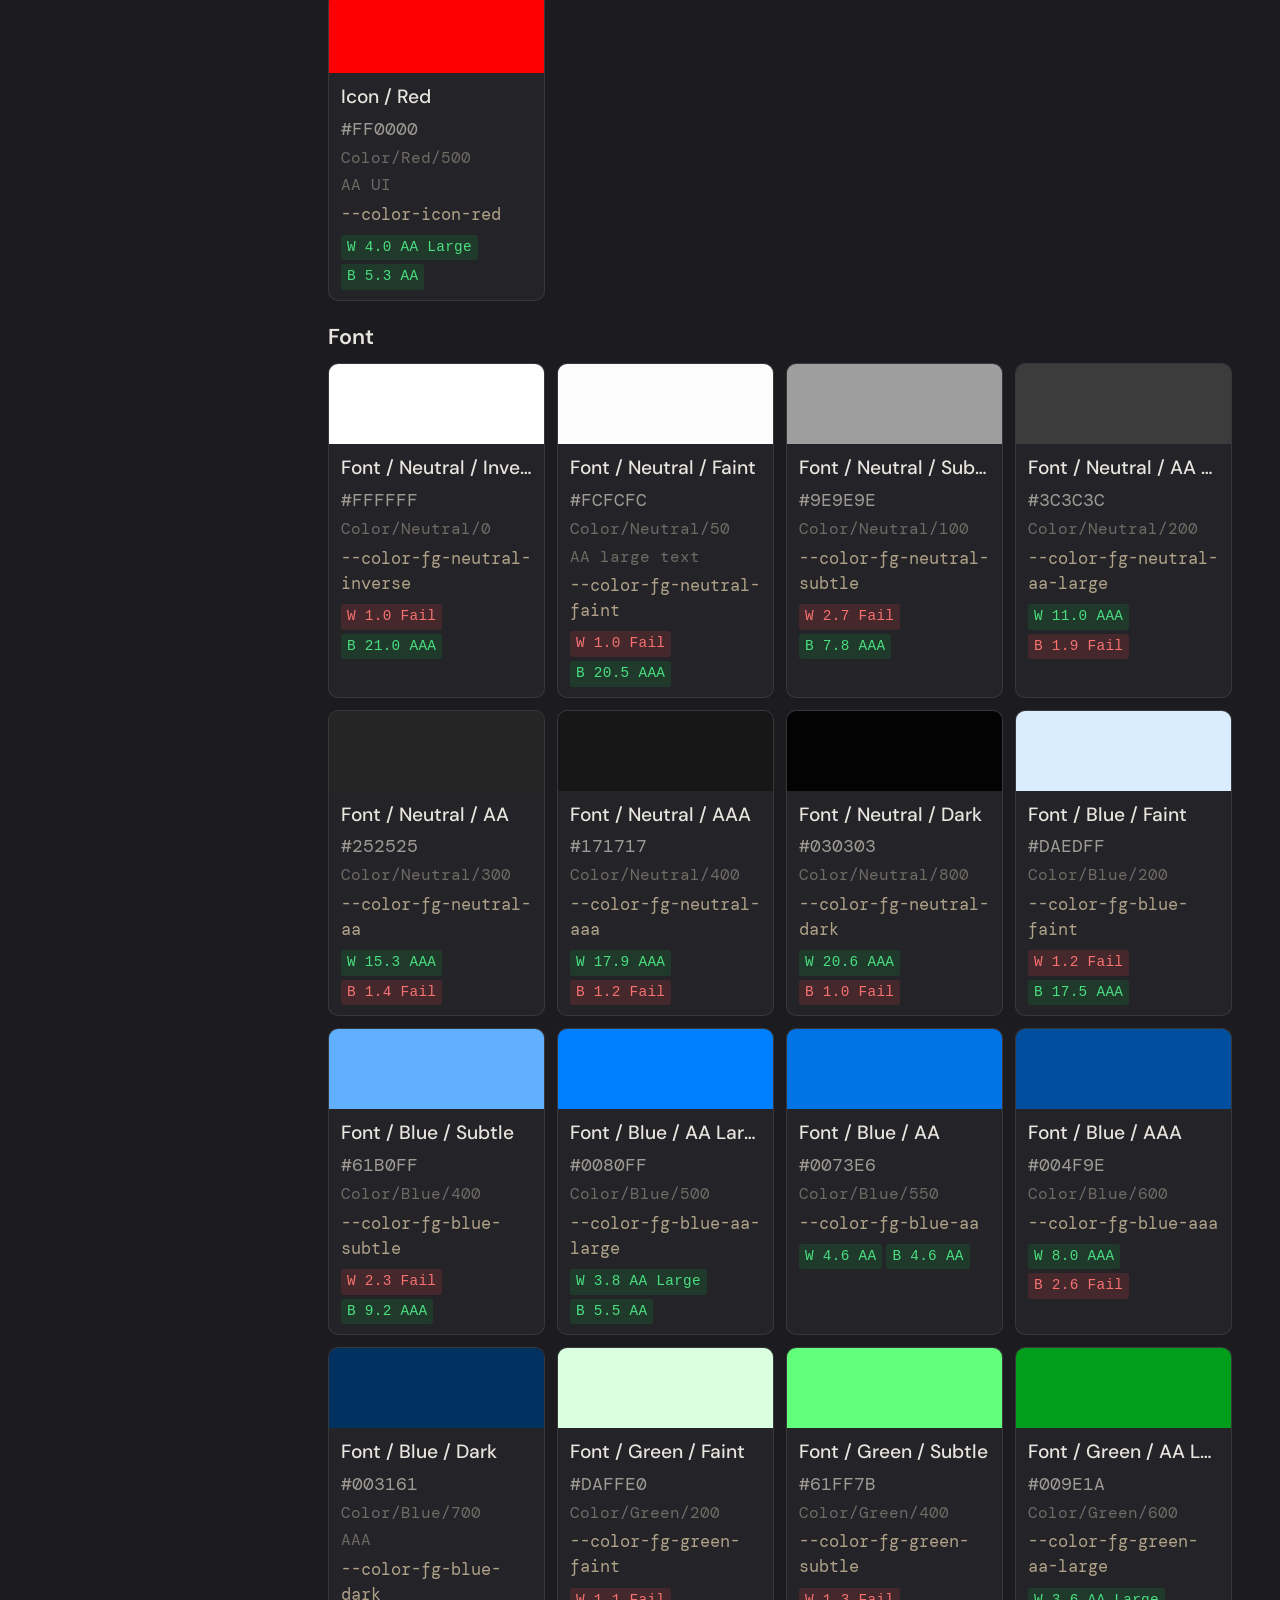
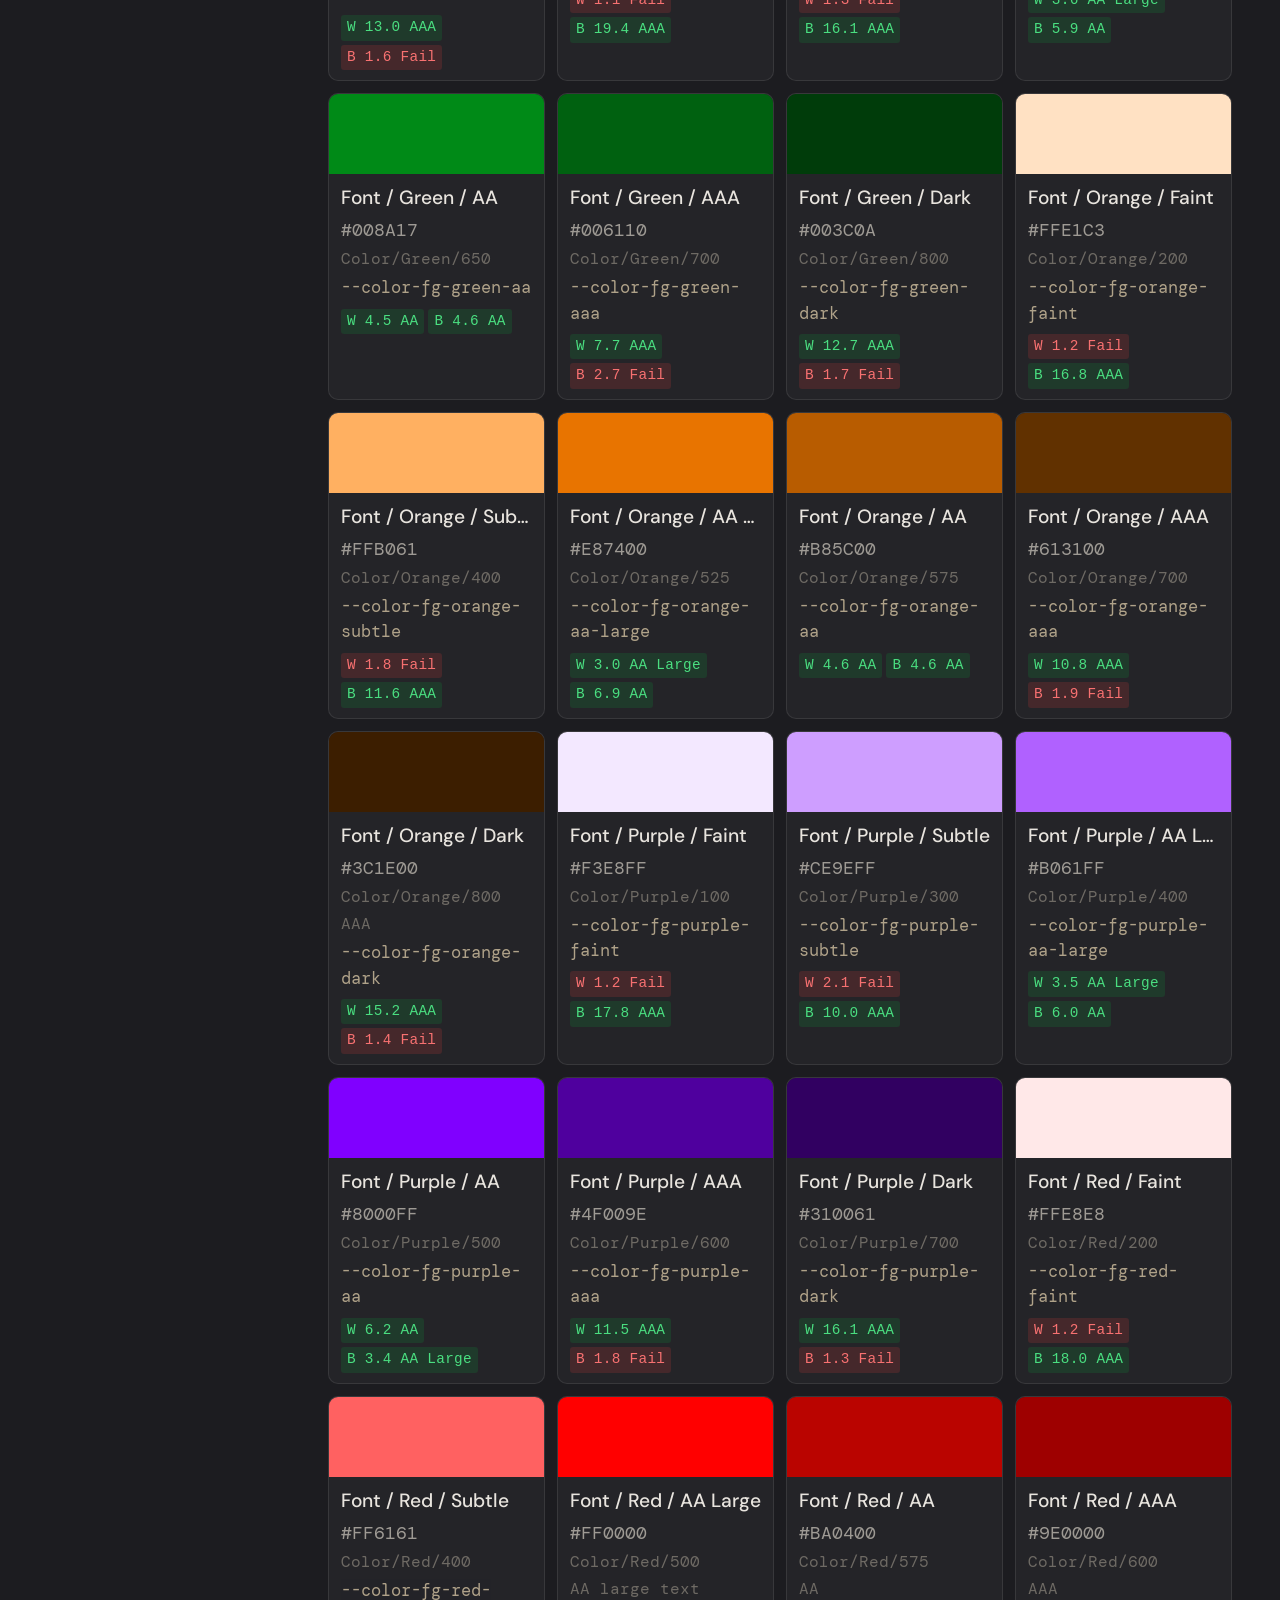
==== commit e55261fe: "Update titles and content across multiple HTML files to reflect the transition from "Design Librarie" ====
--- a/colours.html
+++ b/colours.html
@@ -3,7 +3,7 @@
 <head>
   <meta charset="UTF-8">
   <meta name="viewport" content="width=device-width, initial-scale=1.0">
-  <title>Colours — Design Libraries by Hal</title>
+  <title>Colours — Number System by Hal</title>
   <link rel="stylesheet" href="css/styles.css">
 </head>
 <body>
